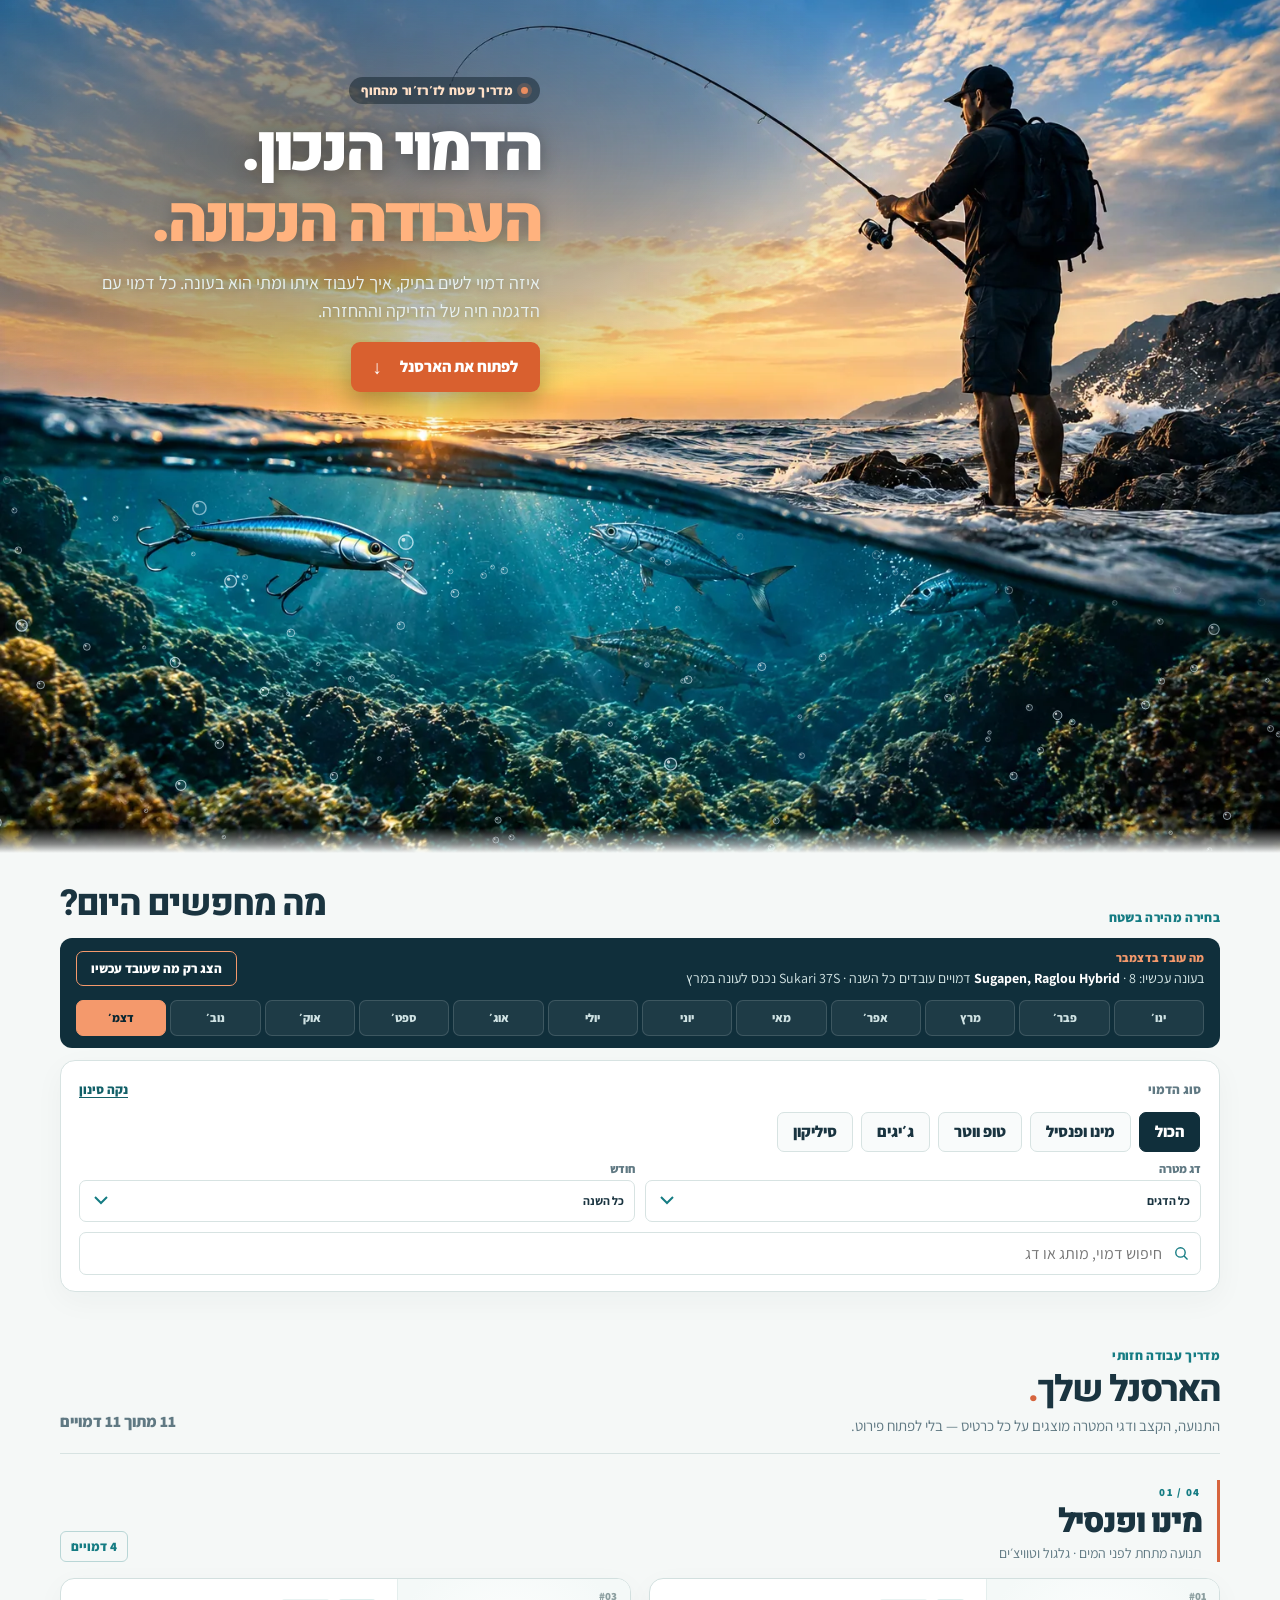
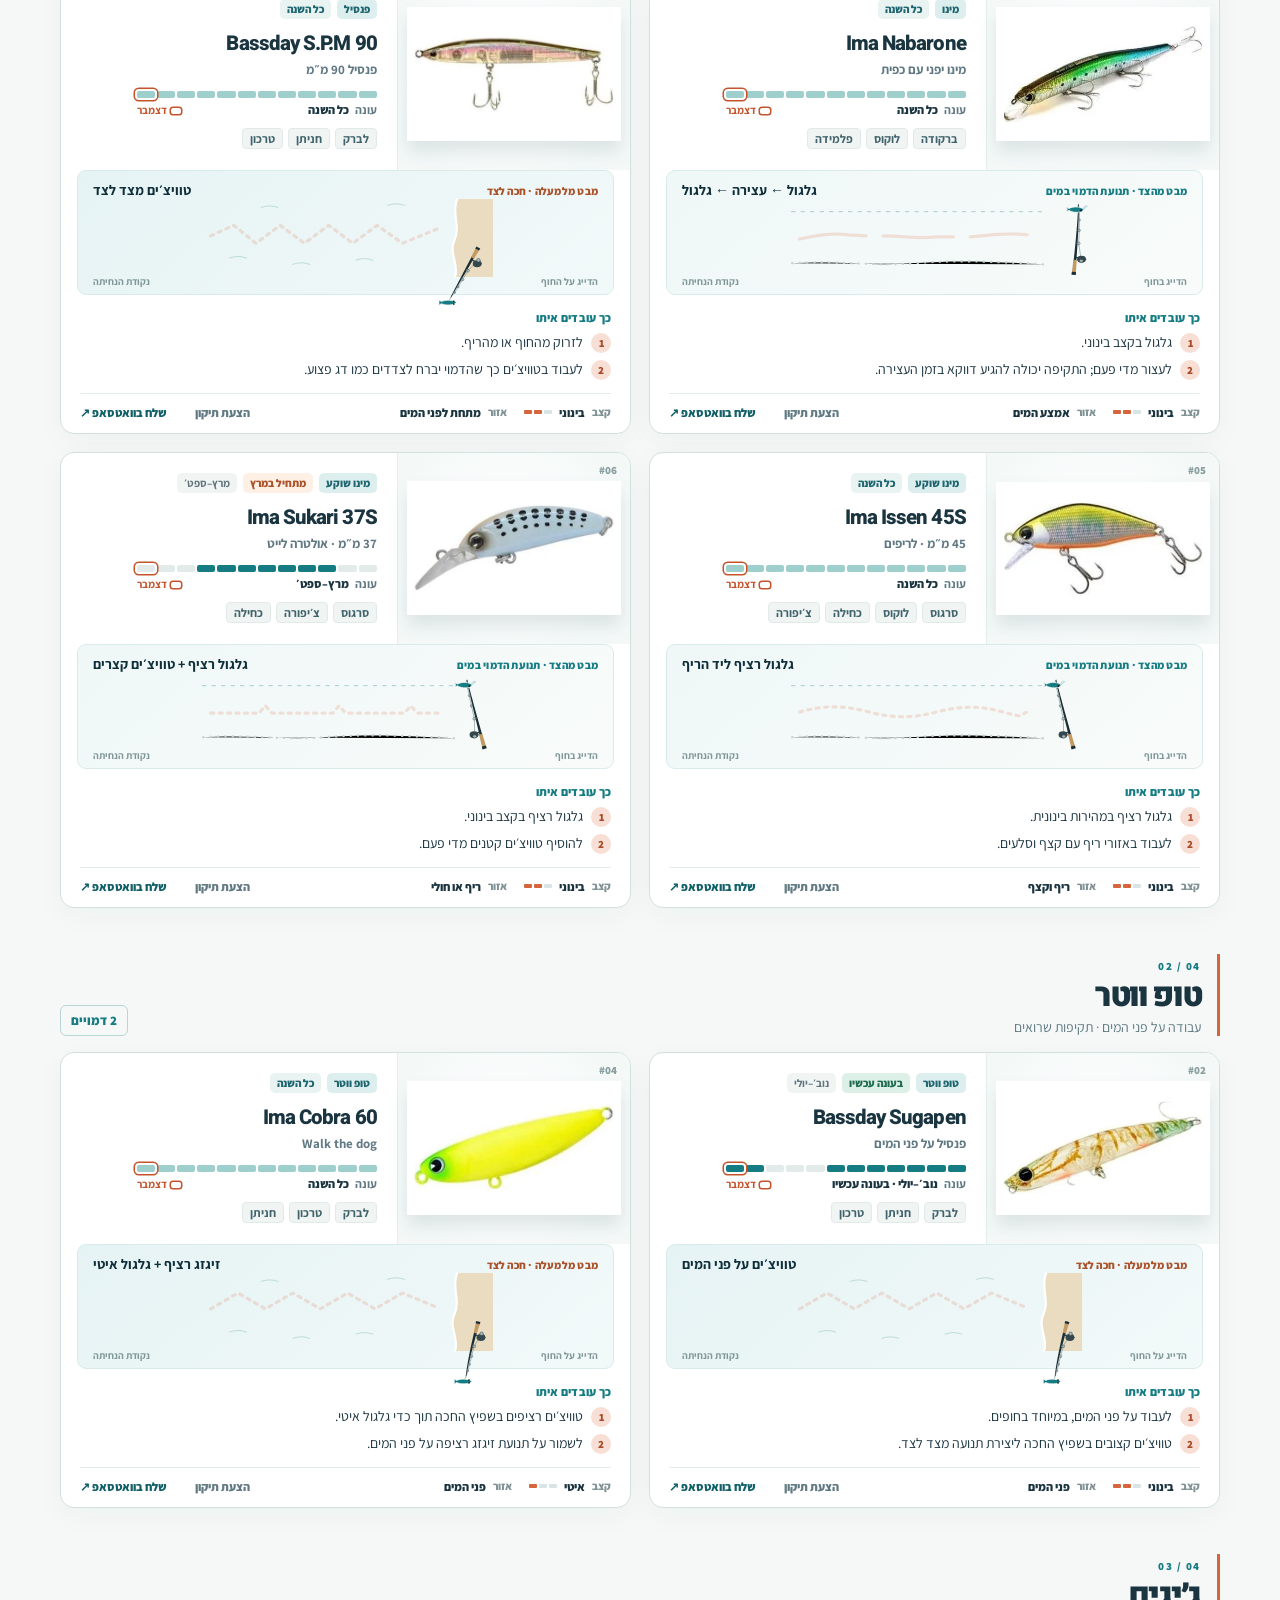
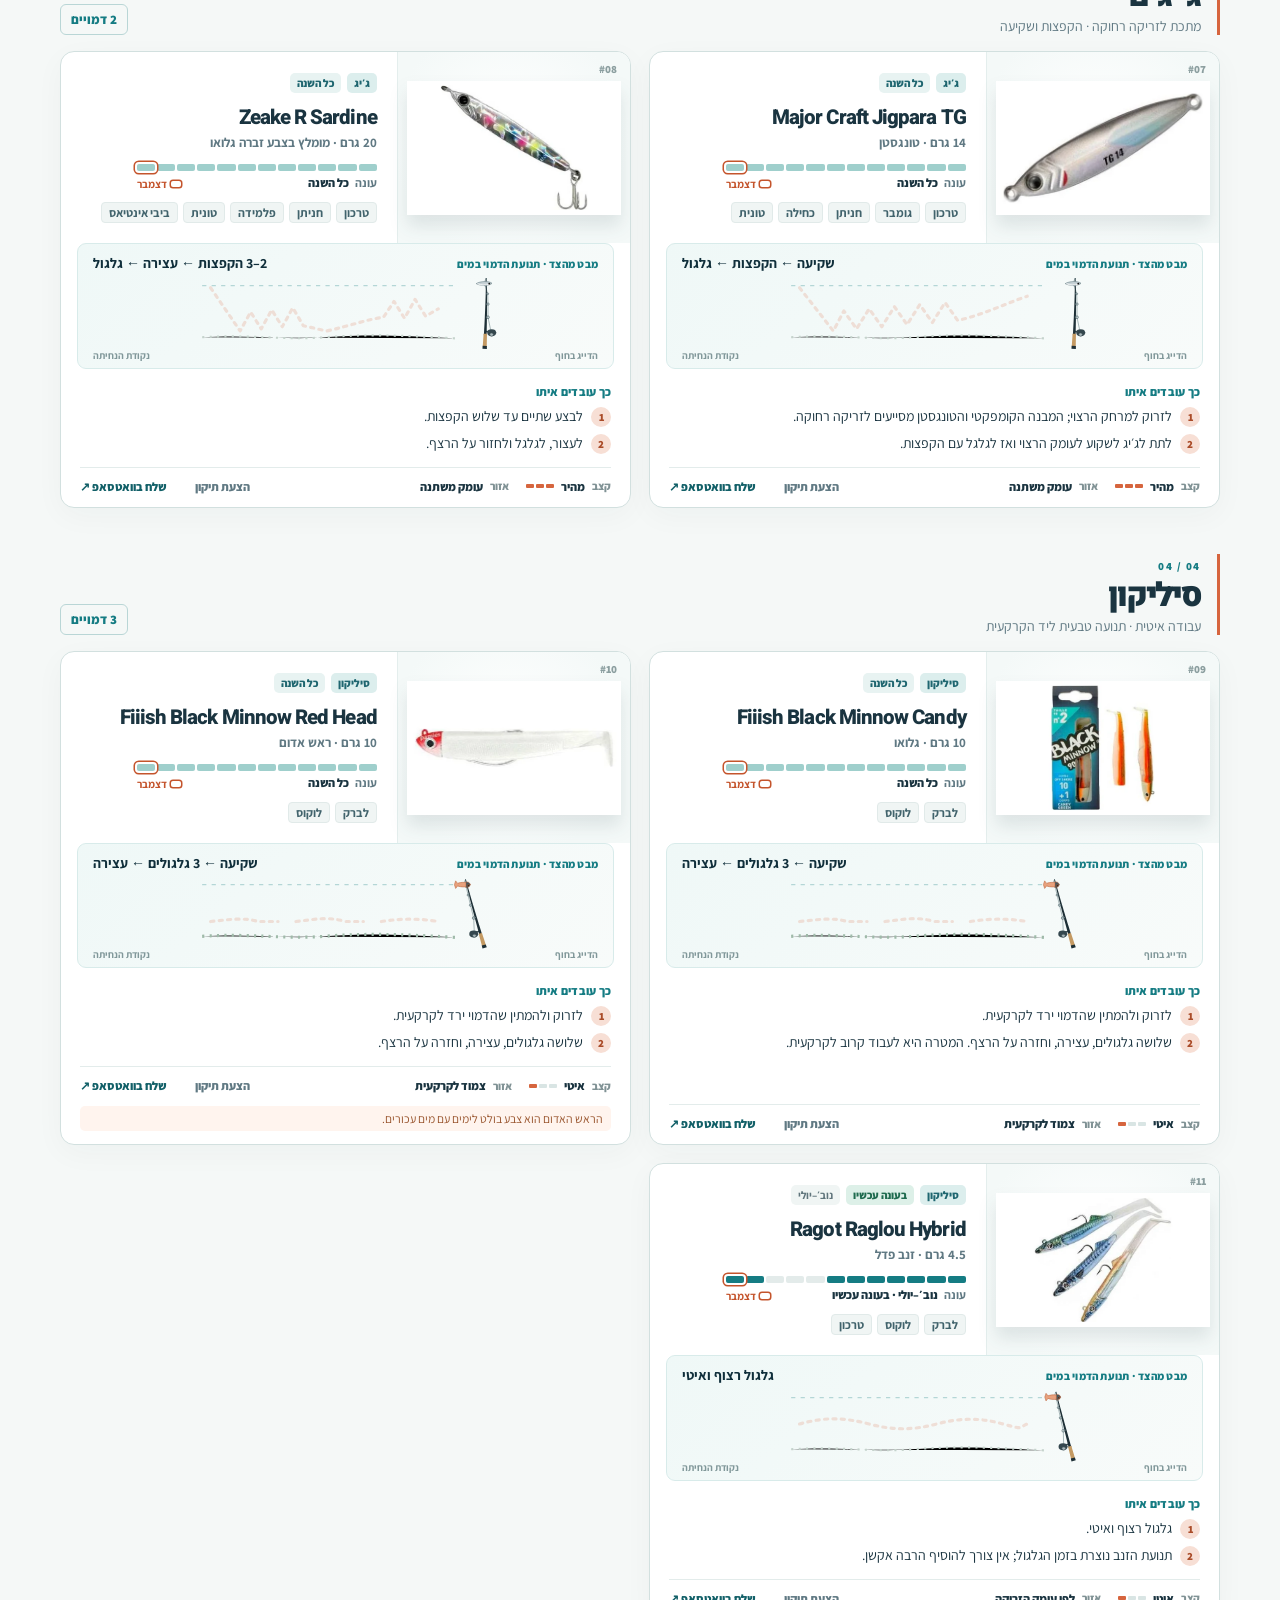
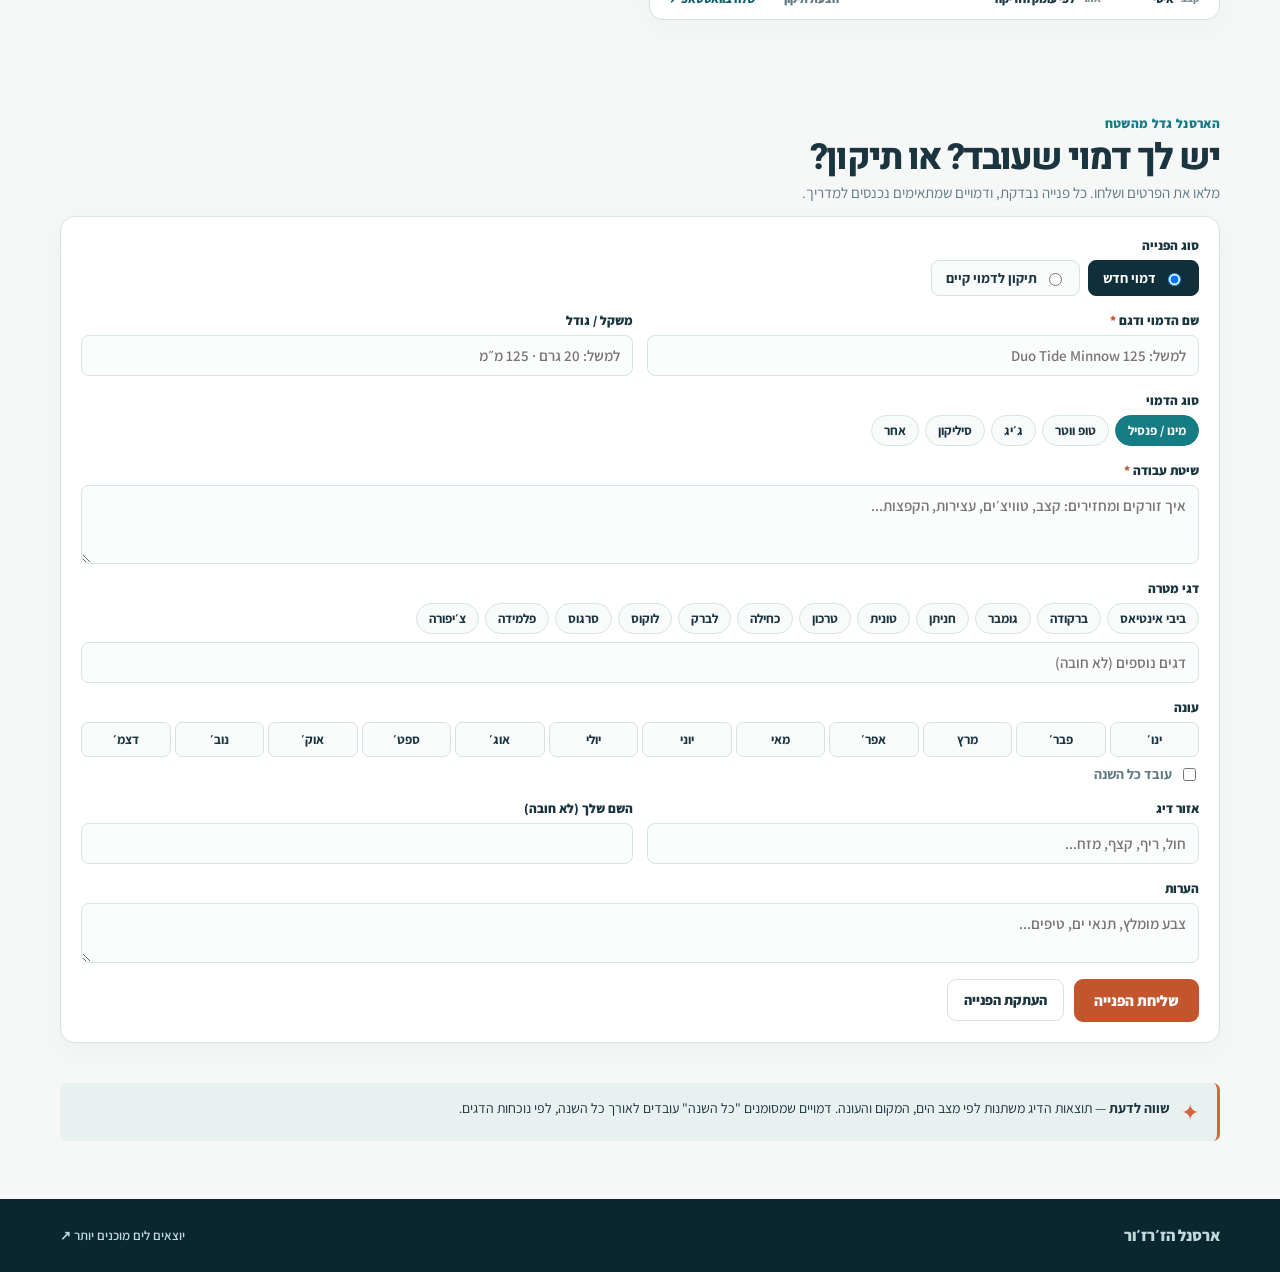
==== index.html @ efa8d6df "Add files via upload" ====
<!doctype html>
<html lang="he" dir="rtl">
<head>
<meta charset="utf-8">
<meta name="viewport" content="width=device-width, initial-scale=1, viewport-fit=cover">
<meta name="theme-color" content="#0a2a36">
<meta name="description" content="ארסנל הז׳רז׳ור: דמויים לדיג מהחוף, שיטות עבודה, דגי מטרה וסינון לפי סוג ועונה.">
<meta property="og:title" content="ארסנל הז׳רז׳ור | מדריך דמויים מהחוף">
<meta property="og:description" content="איזה דמוי לשים בתיק? מדריך קצר לדמויים, דגי מטרה ושיטות עבודה.">
<meta property="og:type" content="website">
<title>ארסנל הז׳רז׳ור | מדריך דמויים מהחוף</title>
<link rel="icon" href="assets/favicon.svg?v=2" type="image/svg+xml">
<link rel="icon" href="assets/favicon-32.png?v=2" sizes="32x32" type="image/png">
<link rel="apple-touch-icon" href="assets/apple-touch-icon.png?v=2">
<link rel="manifest" href="manifest.webmanifest">
<meta name="apple-mobile-web-app-title" content="ז׳רז׳ור">
<meta name="application-name" content="ז׳רז׳ור">
<link rel="preconnect" href="https://fonts.googleapis.com">
<link rel="preconnect" href="https://fonts.gstatic.com" crossorigin>
<link href="https://fonts.googleapis.com/css2?family=Assistant:wght@400;500;600;700;800&family=Heebo:wght@500;600;700;800;900&display=swap" rel="stylesheet">
<link rel="preload" as="image" href="assets/hero-full.webp">
<link rel="stylesheet" href="styles.css?v=4">
<link rel="stylesheet" href="fixes.css?v=18">
<script src="script.js?v=12" defer></script>
<script src="bubbles.js?v=2" defer></script>
</head>
<body>
<a class="skip-link" href="#catalog">דלג לדמויים</a>

<main id="top">
<section class="hero hero-v3" id="hero" aria-labelledby="hero-title">
<div class="hero-bg" aria-hidden="true"></div>
<div class="container hero-content">
<span class="eyebrow"><span class="eyebrow-dot"></span> מדריך שטח לז׳רז׳ור מהחוף</span>
<h1 id="hero-title">הדמוי הנכון.<br><em>העבודה הנכונה.</em></h1>
<p>איזה דמוי לשים בתיק, איך לעבוד איתו ומתי הוא בעונה. כל דמוי עם הדגמה חיה של הזריקה וההחזרה.</p>
<a class="hero-cta" href="#catalog">לפתוח את הארסנל <span aria-hidden="true">↓</span></a>
</div>
</section>

<section class="finder container" aria-labelledby="finder-title">
<div class="finder-heading"><span class="section-kicker">בחירה מהירה בשטח</span><h2 id="finder-title">מה מחפשים היום?</h2></div>
<div class="now-strip" id="nowStrip" aria-live="polite"></div>
<div class="finder-panel">
<div class="filter-topline"><span class="filter-label">סוג הדמוי</span><button class="clear-button" id="resetFilters" type="button">נקה סינון</button></div>
<div class="type-list" id="typeFilters" role="group" aria-label="סינון לפי סוג דמוי">
<button class="filter-chip is-active" type="button" data-type="all" aria-pressed="true">הכול</button>
<button class="filter-chip" type="button" data-type="minnow" aria-pressed="false">מינו ופנסיל</button>
<button class="filter-chip" type="button" data-type="topwater" aria-pressed="false">טופ ווטר</button>
<button class="filter-chip" type="button" data-type="jig" aria-pressed="false">ג׳יגים</button>
<button class="filter-chip" type="button" data-type="soft" aria-pressed="false">סיליקון</button>
</div>
<div class="select-row">
<label class="select-field"><span>דג מטרה</span><select id="fishFilter"><option value="all">כל הדגים</option></select></label>
<label class="select-field"><span>חודש</span><select id="monthFilter"><option value="all">כל השנה</option><option value="1">ינואר</option><option value="2">פברואר</option><option value="3">מרץ</option><option value="4">אפריל</option><option value="5">מאי</option><option value="6">יוני</option><option value="7">יולי</option><option value="8">אוגוסט</option><option value="9">ספטמבר</option><option value="10">אוקטובר</option><option value="11">נובמבר</option><option value="12">דצמבר</option></select></label>
</div>
<label class="search-field"><svg aria-hidden="true" viewBox="0 0 24 24"><circle cx="10.8" cy="10.8" r="6.8"></circle><path d="m16 16 5 5"></path></svg><input id="searchFilter" type="search" placeholder="חיפוש דמוי, מותג או דג" autocomplete="off" aria-label="חיפוש דמוי, מותג או דג"></label>
<p class="season-hint" id="seasonHint" hidden>מוצגים הדמויים שבעונה בחודש שנבחר, יחד עם הדמויים שעובדים כל השנה.</p>
</div>
</section>

<section class="catalog container" id="catalog" aria-labelledby="catalog-title">
<div class="catalog-heading"><div><span class="section-kicker">מדריך עבודה חזותי</span><h2 id="catalog-title">הארסנל שלך<span class="heading-mark">.</span></h2><p class="catalog-lead">התנועה, הקצב ודגי המטרה מוצגים על כל כרטיס — בלי לפתוח פירוט.</p></div><p id="resultCount" role="status" aria-live="polite"></p></div>
<div class="card-grid" id="cardGrid"></div>
<div class="empty-state" id="emptyState" hidden><span aria-hidden="true">⌁</span><h3>לא נמצאו דמויים בסינון הזה</h3><p>אפשר לבחור דג, סוג או חודש אחר.</p><button type="button" id="emptyReset">הצג את כל הדמויים</button></div>
</section>

<section class="suggest container" id="suggest" aria-labelledby="suggest-title">
<div class="suggest-head">
<div><span class="section-kicker">הארסנל גדל מהשטח</span><h2 id="suggest-title">יש לך דמוי שעובד? או תיקון?</h2>
<p>מלאו את הפרטים ושלחו. כל פנייה נבדקת, ודמויים שמתאימים נכנסים למדריך.</p></div>
</div>
<form class="suggest-form" id="suggestForm" novalidate>
<fieldset class="sf-kind"><legend class="sf-label">סוג הפנייה</legend>
<label class="sf-radio"><input type="radio" name="kind" value="new" id="kindNew" checked> דמוי חדש</label>
<label class="sf-radio"><input type="radio" name="kind" value="fix" id="kindFix"> תיקון לדמוי קיים</label>
</fieldset>
<div class="sf-row" id="fixRow" hidden><label class="sf-field"><span class="sf-label">איזה דמוי לתקן?</span><select id="sfExisting"></select></label></div>
<div class="sf-grid">
<label class="sf-field"><span class="sf-label">שם הדמוי ודגם <em>*</em></span><input id="sfName" type="text" required placeholder="למשל: Duo Tide Minnow 125" autocomplete="off"></label>
<label class="sf-field"><span class="sf-label">משקל / גודל</span><input id="sfSize" type="text" placeholder="למשל: 20 גרם · 125 מ״מ" autocomplete="off"></label>
</div>
<fieldset class="sf-field"><legend class="sf-label">סוג הדמוי</legend><div class="sf-chips" id="sfType"></div></fieldset>
<label class="sf-field"><span class="sf-label">שיטת עבודה <em>*</em></span><textarea id="sfMethod" rows="3" required placeholder="איך זורקים ומחזירים: קצב, טוויצ׳ים, עצירות, הקפצות..."></textarea></label>
<fieldset class="sf-field"><legend class="sf-label">דגי מטרה</legend><div class="sf-chips" id="sfFish"></div><input id="sfFishOther" type="text" placeholder="דגים נוספים (לא חובה)" autocomplete="off"></fieldset>
<fieldset class="sf-field"><legend class="sf-label">עונה</legend>
<div class="sf-months" id="sfMonths"></div>
<label class="sf-check"><input type="checkbox" id="sfAllYear"> עובד כל השנה</label></fieldset>
<div class="sf-grid">
<label class="sf-field"><span class="sf-label">אזור דיג</span><input id="sfZone" type="text" placeholder="חול, ריף, קצף, מזח..." autocomplete="off"></label>
<label class="sf-field"><span class="sf-label">השם שלך (לא חובה)</span><input id="sfFrom" type="text" autocomplete="name"></label>
</div>
<label class="sf-field"><span class="sf-label">הערות</span><textarea id="sfNotes" rows="2" placeholder="צבע מומלץ, תנאי ים, טיפים..."></textarea></label>
<label class="sf-hp" aria-hidden="true">אל תמלאו שדה זה<input id="sfHp" type="text" tabindex="-1" autocomplete="off"></label>
<p class="sf-error" id="sfError" role="alert" hidden></p>
<div class="sf-actions"><button type="submit" class="sf-send">שליחת הפנייה</button><button type="button" class="sf-copy" id="sfCopy">העתקת הפנייה</button><span class="sf-status" id="sfStatus" role="status"></span></div>
</form>
</section>

<aside class="editor-note container"><span aria-hidden="true">✦</span><p><strong>שווה לדעת</strong> — תוצאות הדיג משתנות לפי מצב הים, המקום והעונה. דמויים שמסומנים "כל השנה" עובדים לאורך כל השנה, לפי נוכחות הדגים.</p></aside>
</main>
<footer class="site-footer"><div class="container footer-inner"><span>ארסנל הז׳רז׳ור</span><span>יוצאים לים מוכנים יותר <span aria-hidden="true">↗</span></span></div></footer>
</body>
</html>
---- styles.css ----
:root{--navy:#102f3b;--navy-deep:#092631;--teal:#157c83;--teal-deep:#126068;--teal-pale:#e8f3f2;--orange:#d6653e;--ink:#1a3440;--muted:#607983;--line:#d7e3e2;--paper:#fff;--ground:#f5f8f7;font-family:Assistant,Arial,sans-serif;color:var(--ink);background:var(--ground);scroll-behavior:smooth}
*{box-sizing:border-box}body{margin:0;min-width:320px}button,input,select{font:inherit}button{cursor:pointer}a{color:inherit;text-decoration:none}img{max-width:100%;display:block}[hidden]{display:none!important}button:focus-visible,a:focus-visible,input:focus-visible,select:focus-visible{outline:3px solid var(--orange);outline-offset:3px}.container{width:min(100% - 48px,1160px);margin-inline:auto}.skip-link{position:absolute;top:-90px;right:12px;z-index:30;background:#fff;padding:12px}.skip-link:focus{top:12px}
.site-header{position:relative;z-index:5;background:var(--navy-deep);color:#fff}.header-inner{height:66px;display:flex;justify-content:space-between;align-items:center}.brand{display:flex;align-items:center;gap:10px;font:700 19px/1.1 Heebo,Arial,sans-serif;letter-spacing:-.055em}.brand strong{font-weight:900}.brand small{display:block;margin-top:5px;color:#abcbd0;font:600 10px Assistant,Arial,sans-serif;letter-spacing:.04em}.brand-symbol{display:grid;place-items:center;width:35px;height:35px;border:1px solid #55828e;border-radius:50%;font:32px Georgia,serif;color:#efad87;transform:rotate(-12deg)}.header-link{border:1px solid #587885;border-radius:99px;padding:8px 14px;font-size:13px;font-weight:800}.header-link span{color:#e68f69;margin-inline-start:7px}
.hero{position:relative;isolation:isolate;min-height:295px;color:#fff;background:linear-gradient(270deg,rgba(9,33,43,.94) 0%,rgba(9,33,43,.71) 45%,rgba(9,33,43,.08) 100%),url('assets/shore-hero.webp') center 54%/cover no-repeat}.hero-content{position:relative;z-index:1;padding:42px 0 46px}.eyebrow,.section-kicker{display:inline-flex;align-items:center;gap:8px;font-size:13px;font-weight:800;letter-spacing:.025em}.eyebrow{color:#bfdfe0}.eyebrow-dot{width:7px;height:7px;background:#eb8d60;border-radius:50%;box-shadow:0 0 0 4px #eb8d6033}.hero h1{font:900 clamp(36px,4.4vw,57px)/1.12 Heebo,Arial,sans-serif;letter-spacing:-.065em;margin:11px 0}.hero h1 em{font-style:normal;color:#f4996c}.hero p{max-width:480px;margin:0 0 17px;color:#d7e8e8;font-size:17px;line-height:1.5}.hero-cta{display:inline-flex;gap:18px;align-items:center;border-bottom:2px solid #e08760;color:#fff;font-weight:800;padding:0 0 4px}.hero-cta span{font-size:19px;color:#ee9870}.hero-sea,.hero-count{display:none}
.finder{margin-top:26px}.finder-heading{display:flex;align-items:end;justify-content:space-between;gap:10px;margin-bottom:12px}.section-kicker{color:var(--teal)}.finder h2,.catalog h2{font:800 clamp(25px,3vw,36px)/1.2 Heebo,Arial,sans-serif;letter-spacing:-.055em;margin:3px 0 0}.finder-panel{background:#fff;border:1px solid var(--line);border-radius:15px;padding:16px 18px;box-shadow:0 9px 30px #102f3b0a}.filter-topline{display:flex;align-items:center;justify-content:space-between;margin-bottom:8px}.filter-label{font-size:13px;font-weight:800;color:var(--muted)}.clear-button{border:0;background:none;padding:4px 0;color:var(--teal-deep);font-size:13px;font-weight:800;text-decoration:underline;text-underline-offset:3px}.type-list{display:flex;gap:8px;overflow-x:auto;scrollbar-width:none;padding:2px 1px 9px}.type-list::-webkit-scrollbar{display:none}.filter-chip{min-height:40px;white-space:nowrap;padding:7px 15px;border:1px solid var(--line);border-radius:7px;background:#f9fbfb;color:var(--ink);font-weight:800}.filter-chip:hover{border-color:var(--teal)}.filter-chip.is-active{background:var(--navy);border-color:var(--navy);color:#fff}.select-row{display:grid;grid-template-columns:1fr 1fr;gap:10px}.select-field{display:grid;gap:4px;font-size:12px;font-weight:800;color:var(--muted)}.select-field select{appearance:none;width:100%;min-height:42px;background:#fff url("data:image/svg+xml,%3Csvg xmlns='http://www.w3.org/2000/svg' width='14' height='9' viewBox='0 0 14 9'%3E%3Cpath d='m1 1 6 6 6-6' fill='none' stroke='%23157c83' stroke-width='2'/%3E%3C/svg%3E") no-repeat 14px center;border:1px solid var(--line);border-radius:7px;color:var(--ink);padding:6px 10px 6px 32px;font-weight:700}.search-field{height:43px;margin-top:10px;display:flex;align-items:center;gap:9px;border:1px solid var(--line);border-radius:7px;padding:0 10px}.search-field:focus-within{border-color:var(--teal)}.search-field svg{width:17px;fill:none;stroke:var(--teal);stroke-width:2}.search-field input{border:0;background:transparent;outline:0;min-width:0;width:100%;color:var(--ink)}.season-hint{font-size:13px;color:var(--muted);margin:10px 0 0}
.catalog{padding:52px 0 36px;scroll-margin-top:18px}.catalog-heading{display:flex;justify-content:space-between;align-items:end;gap:20px;border-bottom:1px solid var(--line);padding-bottom:18px;margin-bottom:26px}.catalog-heading>p{margin:0 0 3px;white-space:nowrap;font-weight:800;color:var(--muted)}.heading-mark{color:var(--orange)}.catalog-lead{margin:5px 0 0;color:var(--muted);font-size:15px}.card-grid{display:block}.lure-group{margin-bottom:46px}.group-heading{display:flex;align-items:end;justify-content:space-between;gap:12px;margin-bottom:16px}.group-heading>div{position:relative;padding-inline-start:16px;border-right:3px solid var(--orange)}.group-number{font-size:11px;color:var(--teal);font-weight:800;letter-spacing:.14em;direction:ltr;display:inline-block}.group-heading h3{font:900 clamp(25px,2.8vw,33px)/1.17 Heebo,Arial,sans-serif;letter-spacing:-.065em;margin:2px 0}.group-heading p{margin:2px 0 0;color:var(--muted);font-size:14px}.group-count{flex:none;font-weight:800;font-size:13px;color:var(--teal);padding:6px 10px;border:1px solid #b9d6d6;border-radius:6px}.group-grid{display:grid;grid-template-columns:repeat(2,minmax(0,1fr));gap:18px}
.lure-card{display:flex;flex-direction:column;min-width:0;border:1px solid #d2e0df;border-radius:14px;background:#fff;overflow:hidden;box-shadow:0 8px 30px #10374609;transition:transform .2s,box-shadow .2s}.lure-card:hover{transform:translateY(-3px);box-shadow:0 16px 35px #10374616}.card-top{display:grid;grid-template-columns:41% 59%;min-height:191px}.card-visual{position:relative;display:grid;place-items:center;padding:20px 9px;background:radial-gradient(circle at 48% 45%,#fff 0,#f4f9f8 75%);border-left:1px solid #e4eeed}.card-visual img{width:100%;height:144px;object-fit:contain;filter:drop-shadow(0 11px 9px #1a39431c)}.card-index{position:absolute;right:13px;top:10px;font:800 11px Assistant,Arial,sans-serif;color:#8b9e9f;direction:ltr}.card-identity{display:flex;flex-direction:column;align-items:flex-start;justify-content:center;min-width:0;padding:18px 20px}.card-badges{display:flex;flex-wrap:wrap;align-items:center;gap:6px}.card-type,.season-badge{font-size:11px;font-weight:800;border-radius:5px;padding:3px 7px}.card-type{background:#dceeed;color:#1f6670}.season-badge{background:#ddf0e8;color:#266b58}.season-badge.unknown{background:#edf2f2;color:#60757c}.season-badge.winter{background:#fff0e6;color:#aa522a}.lure-card h3{max-width:100%;font:800 clamp(17px,1.6vw,22px)/1.2 Heebo,Arial,sans-serif;letter-spacing:-.045em;direction:ltr;text-align:right;margin:13px 0 4px;overflow-wrap:anywhere}.card-subtitle{font-size:13px;font-weight:700;color:var(--muted);margin:0 0 13px}.fish-tags{display:flex;flex-wrap:wrap;gap:5px}.fish-tags span{padding:2px 7px;background:#f0f5f4;color:#41636c;border:1px solid #e1eae9;border-radius:4px;font-size:12px;font-weight:700}
.motion-panel{margin:0 16px;background:linear-gradient(140deg,#eff8f7,#f8fbfa);border:1px solid #d8ebea;border-radius:9px;padding:10px 15px 7px}.motion-heading{display:flex;align-items:baseline;justify-content:space-between;gap:10px;flex-wrap:wrap}.motion-heading span{font-size:11px;font-weight:800;letter-spacing:.02em;color:var(--teal)}.motion-heading strong{font-size:14px;line-height:1.3;color:var(--navy)}.motion-graphic{display:block;width:100%;height:67px;overflow:visible}.water-line{stroke:#b4d6d6;stroke-width:1;stroke-dasharray:4 5}.bottom-line{stroke:#c5d3cc;stroke-width:2;stroke-dasharray:2 5}.motion-track{fill:none;stroke:var(--orange);stroke-width:3.5;stroke-linecap:round;stroke-linejoin:round}.motion-start{fill:var(--teal);stroke:#fff;stroke-width:2}.motion-axis{display:flex;justify-content:space-between;font-size:10px;font-weight:700;color:#81989a;line-height:1}.motion-axis span:last-child{direction:ltr}.motion-panel.motion-surface .water-line{stroke:var(--teal);stroke-width:2}.motion-panel.motion-bottom .bottom-line{stroke:#9fbaa9;stroke-width:3}.motion-panel.motion-pause .motion-track{stroke-dasharray:80 12 65 12 80}
.method-block{padding:15px 19px 13px;flex:1}.method-title{display:block;font-size:12px;letter-spacing:.02em;color:var(--teal);font-weight:800;margin-bottom:8px}.method-steps{padding:0;margin:0;list-style:none;display:grid;gap:7px}.method-steps li{display:flex;align-items:flex-start;gap:8px;line-height:1.3;font-size:14px}.step-num{display:grid;place-items:center;flex:none;width:20px;height:20px;border-radius:50%;background:#f7dfd5;color:#aa4c29;font:800 11px Assistant,Arial,sans-serif}.card-bottom{display:flex;align-items:center;gap:17px;margin:0 19px;padding:11px 0 13px;border-top:1px solid #e3eceb}.stat{display:flex;flex-wrap:wrap;align-items:center;gap:4px 7px;min-width:0}.stat>span:first-child{font-size:11px;font-weight:800;color:#809295}.stat strong{font-size:12px;font-weight:800;white-space:nowrap}.pace-bars{display:inline-flex;align-items:center;gap:2px;direction:ltr}.pace-bars i{width:8px;height:4px;background:#d9e5e4;border-radius:1px}.pace-1 i:first-child,.pace-2 i:nth-child(-n+2),.pace-3 i{background:var(--orange)}.share-link{margin-inline-start:auto;font-size:12px;color:var(--teal-deep);font-weight:800;white-space:nowrap}.share-link:hover{text-decoration:underline}.card-note{margin:0 19px 13px;color:#9a562f;background:#fff4ee;border-radius:5px;padding:5px 8px;font-size:12px}.empty-state{text-align:center;border:1px dashed #accdcb;background:#fff;border-radius:13px;padding:30px}.empty-state>span{font:48px Georgia,serif;color:var(--teal)}.empty-state h3{font-family:Heebo;margin:4px}.empty-state p{color:var(--muted)}.empty-state button{border:0;background:var(--teal);color:#fff;padding:10px 16px;border-radius:7px;font-weight:800}
.editor-note{display:flex;align-items:flex-start;gap:12px;margin-bottom:58px;padding:15px 18px;border-right:3px solid var(--orange);border-radius:7px;background:#e8f1ef}.editor-note span{color:var(--orange);font-size:22px}.editor-note p{margin:0;font-size:14px;line-height:1.5}.site-footer{background:var(--navy-deep);color:#c0d8d9}.footer-inner{min-height:73px;display:flex;align-items:center;justify-content:space-between;gap:10px;font-weight:800}.footer-inner span+span{font-size:13px;font-weight:600}
@media(max-width:900px){.group-grid{grid-template-columns:1fr}.lure-card{max-width:740px}.card-top{grid-template-columns:38% 62%}}
@media(max-width:640px){.container{width:min(100% - 28px,480px)}.header-inner{height:60px}.brand{font-size:16px}.brand small{font-size:9px}.brand-symbol{width:32px;height:32px;font-size:29px}.header-link{font-size:12px;padding:7px 10px}.hero{min-height:265px;background-image:linear-gradient(270deg,rgba(9,33,43,.96),rgba(9,33,43,.76) 70%,rgba(9,33,43,.38)),url('assets/shore-hero.webp');background-position:center,left center}.hero-content{padding:30px 0 32px}.hero h1{font-size:clamp(32px,8.7vw,43px);margin:10px 0}.hero p{font-size:15px;line-height:1.4;max-width:340px;margin-bottom:12px}.finder{margin-top:22px}.finder h2,.catalog h2{font-size:26px}.finder-panel{padding:13px}.type-list{margin-inline:-13px;padding-inline:13px}.filter-chip{font-size:13px;min-height:40px}.select-row{gap:8px}.select-field select{font-size:14px}.catalog{padding-top:38px}.catalog-heading{align-items:start;margin-bottom:23px}.catalog-lead{font-size:13px;max-width:250px;line-height:1.3}.catalog-heading>p{font-size:12px;margin-top:3px}.lure-group{margin-bottom:34px}.group-heading h3{font-size:25px}.group-heading p{font-size:12px}.group-count{font-size:11px}.group-grid{gap:13px}.card-top{grid-template-columns:1fr}.card-visual{min-height:166px;border-left:0;border-bottom:1px solid #e4eeed;padding:14px}.card-visual img{height:143px;max-width:360px}.card-identity{padding:13px 16px 12px;min-height:115px}.lure-card h3{font-size:20px;margin:8px 0 2px}.card-subtitle{margin:0 0 9px}.motion-panel{margin:0 12px;padding:8px 12px 6px}.motion-graphic{height:58px}.method-block{padding:12px 15px}.method-steps li{font-size:13px}.card-bottom{margin:0 15px;gap:11px}.stat strong{font-size:11px}.editor-note{font-size:13px;margin-bottom:40px}.footer-inner{min-height:65px;font-size:13px}.footer-inner span+span{font-size:11px}}
@media(max-width:360px){.brand-symbol{display:none}.header-link{padding:6px 8px}.catalog-heading{display:block}.catalog-heading>p{margin-top:10px}.motion-heading strong{font-size:12px}.card-bottom{gap:7px}.stat{gap:2px 4px}}
@media(prefers-reduced-motion:reduce){:root{scroll-behavior:auto}.lure-card{transition:none}}
.motion-graphic{transform:scaleX(-1)}

/* Bright Mediterranean hero */
.hero{color:#143542;background:linear-gradient(270deg,rgba(255,251,242,.96) 0%,rgba(255,251,242,.84) 31%,rgba(255,251,242,.34) 57%,rgba(255,251,242,0) 77%),url('assets/shore-hero-spinning.webp') center 51%/cover no-repeat}
.hero .eyebrow{color:#276173}.hero h1 em{color:#ad542b}.hero p{color:#2d5261}.hero-cta{color:#16445a;border-bottom-color:#bc6e42}.hero-cta span{color:#a94f2c}
@media(max-width:640px){.hero{background-image:linear-gradient(270deg,rgba(255,251,242,.97) 0%,rgba(255,251,242,.92) 49%,rgba(255,251,242,.66) 100%),url('assets/shore-hero-spinning.webp');background-position:center,24% center}}
---- fixes.css ----
/* Season badges */
.season-badge.all-year{background:#e8f3f2;color:#1f6670}
.season-badge.in-season{background:#ddf0e8;color:#1f6b4f}
.season-badge.off-season{background:#fff0e6;color:#aa522a}
.season-badge.range{background:#f0f5f4;color:#60757c;font-weight:700}

/* "What works this month" strip */
.now-strip{display:flex;align-items:center;justify-content:space-between;gap:14px;margin-bottom:12px;padding:12px 16px;background:var(--navy);color:#fff;border-radius:12px}
.now-strip:empty{display:none}
.now-text{min-width:0}
.now-label{display:block;font-size:12px;font-weight:800;color:#f4996c;letter-spacing:.02em}
.now-text p{margin:3px 0 0;font-size:14px;line-height:1.45;color:#d7e8e8}
.now-text b{color:#fff}
.now-button{flex:none;border:1px solid #f4996c;background:transparent;color:#fff;font-weight:800;font-size:13px;padding:8px 14px;border-radius:7px;white-space:nowrap}
.now-button:hover{background:#f4996c;color:var(--navy-deep)}
.now-button[aria-pressed="true"]{background:#f4996c;color:var(--navy-deep)}

@media(max-width:640px){
.now-strip{flex-direction:column;align-items:stretch;gap:10px;padding:12px 13px}
.now-text p{font-size:13px}
.now-button{width:100%;min-height:40px}
}

/* Animated cast + retrieve (angler on the right, lure comes back toward him) */
.motion-graphic{transform:none;height:78px}
.motion-graphic .motion-track{stroke:var(--orange);stroke-opacity:.18;stroke-width:3;stroke-dasharray:3 5}
.motion-graphic .motion-trail{fill:none;stroke:var(--orange);stroke-opacity:.85;stroke-width:2.6;stroke-linecap:round;stroke-linejoin:round}
.motion-graphic .motion-start{display:none}
.motion-graphic .rod-blank{fill:#1d2f36}
.motion-graphic .rod-grip{fill:#c49a63}
.motion-graphic .rod-butt{fill:#1d2f36}
.motion-graphic .rod-guides path{stroke:#8fa3a8;stroke-width:.6}
.motion-graphic .rod-guides circle{fill:none;stroke:#5d7378;stroke-width:.7}
.motion-graphic .reel-foot{stroke:#3a4c52;stroke-width:1.4}
.motion-graphic .reel-body{fill:#34474e}
.motion-graphic .reel-spool{fill:#a9b7ba;stroke:#34474e;stroke-width:.5}
.motion-graphic .reel-handle{stroke:#34474e;stroke-width:1.1;stroke-linecap:round}
.motion-graphic .fishing-line{fill:none;stroke:#6f878c;stroke-width:.55}
.motion-graphic .lure-body{fill:var(--teal);stroke:#fff;stroke-width:.6}
.motion-graphic .lure-lip{fill:#d7ecef;stroke:#8fb4ba;stroke-width:.4}
.motion-graphic .lure-metal{fill:#c7d2d6;stroke:#6f858b;stroke-width:.6}
.motion-graphic .lure-shine{fill:none;stroke:#fff;stroke-width:.8;stroke-linecap:round}
.motion-graphic .lure-soft{fill:#e8a17d;stroke:#b8653f;stroke-width:.5}
.motion-graphic .lure-head{fill:#40555c}
.motion-graphic .lure-eye{fill:#111}
.motion-graphic .splash{fill:none;stroke:var(--teal);stroke-width:1.2}
.motion-graphic .puff{fill:#c9bfa4}
.motion-axis span:last-child{direction:rtl}
/* Top view (rod held to the side) */
.motion-graphic .shore{fill:#e9dcc0}
.motion-graphic .shore-foam{fill:none;stroke:#fff;stroke-width:2;stroke-linecap:round}
.motion-graphic .ripple{fill:none;stroke:#b4d6d6;stroke-width:.8;stroke-linecap:round}
.motion-panel.is-top{background:linear-gradient(140deg,#e6f3f4,#f2f9f9)}
.motion-panel.is-top .motion-heading span{color:#aa522a}

/* ===== Hero v3: full sunset photo with parallax ===== */
.hero.hero-v3{position:relative;isolation:isolate;overflow:hidden;display:flex;align-items:flex-start;color:#fff;background:#0b1d25;width:100%;aspect-ratio:3/2;height:auto}
.hero-v3 .hero-bg{position:absolute;inset:-2px 0 0;z-index:-3;background:url('assets/hero-full.webp') center/100% 100% no-repeat;transform-origin:50% 100%;will-change:transform}
.hero-v3::before{content:"";position:absolute;inset:0 0 45% 0;z-index:-2;background:radial-gradient(ellipse 60% 70% at 22% 32%,rgba(7,24,32,.55) 0%,rgba(7,24,32,.25) 55%,rgba(7,24,32,0) 80%)}
.hero-v3::after{content:"";position:absolute;inset:auto 0 0;height:3%;z-index:-1;background:linear-gradient(0deg,var(--ground) 0%,rgba(245,248,247,.55) 35%,rgba(245,248,247,0) 100%)}
.hero-v3 .hero-content{position:relative;display:grid;justify-content:end;grid-template-columns:min(480px,100%);justify-items:start;width:min(100% - 48px,1160px);padding:clamp(28px,6vw,110px) 0 0;will-change:transform,opacity}
.hero-v3 .hero-content>*{max-width:100%}
.hero-v3 .eyebrow{color:#ffe0c7;background:rgba(7,24,32,.45);padding:5px 12px;border-radius:99px;backdrop-filter:blur(4px)}
.hero-v3 h1{color:#fff;font-size:clamp(40px,5vw,66px);text-shadow:0 2px 18px rgba(0,0,0,.35)}
.hero-v3 h1 em{color:#ffb27e}
.hero-v3 p{color:#e8f1f1;font-size:18px;line-height:1.55;text-shadow:0 1px 10px rgba(0,0,0,.4)}
.hero-v3 .hero-cta{background:#d9602f;color:#fff;border:0;border-radius:9px;padding:13px 22px;font-size:16px;box-shadow:0 10px 26px rgba(0,0,0,.3)}
.hero-v3 .hero-cta span{color:#fff}
.hero-v3 .hero-cta:hover{background:#bf4f22}
.hero-scroll{position:absolute;left:50%;bottom:13%;transform:translateX(-50%);width:26px;height:42px;border:2px solid rgba(255,255,255,.7);border-radius:14px;z-index:1}
.hero-scroll::after{content:"";position:absolute;left:50%;top:8px;width:4px;height:8px;margin-left:-2px;border-radius:2px;background:#fff;animation:heroScroll 1.8s ease-in-out infinite}
@keyframes heroScroll{0%{opacity:0;transform:translateY(0)}30%{opacity:1}100%{opacity:0;transform:translateY(14px)}}
@media(max-width:640px){
.hero.hero-v3{display:block;aspect-ratio:auto;height:auto;padding-top:calc(66.667vw - 24px);background:#0b1d25}
.hero-v3 .hero-bg{inset:0 0 auto;height:66.667vw}
.hero-v3::before{inset:0 0 auto;height:66.667vw;background:linear-gradient(0deg,#0b1d25 0%,rgba(11,29,37,.4) 30%,rgba(11,29,37,0) 55%)}
.hero-v3::after{height:36px}
.hero-v3 .hero-content{grid-template-columns:1fr;justify-content:stretch;width:min(100% - 28px,480px);margin-inline:auto;padding:0 0 48px}
.hero-v3 h1{font-size:clamp(34px,10vw,44px)}
.hero-v3 p{font-size:15px}
.hero-v3 .hero-cta{font-size:15px;padding:12px 18px}
.hero-scroll{display:none}
}
@media(prefers-reduced-motion:reduce){.hero-scroll::after{animation:none}}

/* ===== Month chips in the "now" strip ===== */
.now-strip{flex-direction:column;align-items:stretch;gap:12px}
.now-main{display:flex;align-items:center;justify-content:space-between;gap:14px}
.now-months{display:grid;grid-template-columns:repeat(12,minmax(0,1fr));gap:4px}
.nm{position:relative;min-height:36px;border:1px solid rgba(255,255,255,.14);background:rgba(255,255,255,.06);color:#cfe2e3;border-radius:7px;font:800 12px Assistant,Arial,sans-serif;padding:4px 0;line-height:1.1}
.nm:hover{background:rgba(255,255,255,.14);color:#fff}
.nm i{position:absolute;inset-inline:0;bottom:2px;font-style:normal;font-size:10px;letter-spacing:1px;color:#6fd3c9;line-height:1}
.nm.is-now{background:#f4996c;border-color:#f4996c;color:var(--navy-deep)}
.nm.is-now i{color:var(--navy-deep)}
.nm.is-sel{outline:2px solid #fff;outline-offset:1px}
.nm.is-sel:not(.is-now){background:#fff;color:var(--navy-deep)}
@media(max-width:640px){.now-main{flex-direction:column;align-items:stretch}.now-months{grid-template-columns:repeat(6,minmax(0,1fr))}.nm{min-height:40px}}

/* ===== Month bar inside each card ===== */
.month-bar{width:100%;max-width:240px;margin:0 0 11px}
.mb-track{display:grid;grid-template-columns:repeat(12,1fr);gap:2px;direction:rtl}
.mb-track .mb{height:7px;border-radius:2px;background:#e3ebea;position:relative}
.mb-track .mb.on{background:var(--teal)}
.month-bar.is-all .mb-track .mb{background:#9fcfcc}
.mb-track .mb.now{box-shadow:0 0 0 2px #fff,0 0 0 3.5px #c4542c}
.mb-caption{display:flex;align-items:baseline;gap:6px;margin-top:5px;font-size:12px;line-height:1.2}
.mb-caption .mb-label{color:var(--muted);font-weight:700}
.mb-caption b{color:var(--ink);font-weight:800}
.mb-caption .mb-now{margin-inline-start:auto;display:inline-flex;align-items:center;gap:4px;color:#c4542c;font-weight:700;font-size:11px}
.mb-caption .mb-now i{width:10px;height:6px;border-radius:2px;box-shadow:0 0 0 1.5px #c4542c}

.sr-only{position:absolute!important;width:1px;height:1px;padding:0;margin:-1px;overflow:hidden;clip:rect(0,0,0,0);white-space:nowrap;border:0}
.lure-card:target{box-shadow:0 0 0 3px #c4542c,0 16px 35px #10374616}

/* 3D fish layer, clipped to the water below the waterline of the photo */
.hero-3d{position:absolute;inset:0;width:100%;height:100%;pointer-events:none;clip-path:polygon(0 54%,25% 55.5%,50% 58.5%,75% 63%,100% 70%,100% 100%,0 100%)}

@media(max-width:640px){.hero-3d{height:66.667vw;bottom:auto}.hero-v3 .hero-content{padding:0 0 48px}}

/* ===== Suggest a lure / fix ===== */
.fix-link{font-size:12px;font-weight:800;color:var(--muted);white-space:nowrap;margin-inline-start:auto}
.fix-link:hover{color:var(--teal-deep);text-decoration:underline}
.fix-link+.share-link{margin-inline-start:12px}
.suggest{margin:10px auto 40px}
.suggest-head{margin-bottom:14px}
.suggest-head h2{font:800 clamp(25px,3vw,36px)/1.2 Heebo,Arial,sans-serif;letter-spacing:-.055em;margin:3px 0 4px}
.suggest-head p{margin:0;color:var(--muted);font-size:15px;max-width:60ch}
.suggest-form{background:#fff;border:1px solid var(--line);border-radius:15px;padding:20px;display:grid;gap:16px;box-shadow:0 9px 30px #102f3b0a}
.suggest-form fieldset{border:0;margin:0;padding:0;min-width:0}
.sf-label{display:block;font-size:13px;font-weight:800;color:var(--ink);margin-bottom:6px;padding:0}
.sf-label em{color:#c4542c;font-style:normal}
.sf-field{display:grid;gap:0;min-width:0}
.sf-field input[type=text],.sf-field textarea,.sf-field select{width:100%;border:1px solid var(--line);border-radius:8px;padding:10px 12px;font:600 15px Assistant,Arial,sans-serif;color:var(--ink);background:#fbfdfc}
.sf-field input:focus,.sf-field textarea:focus,.sf-field select:focus{outline:2px solid var(--teal);outline-offset:1px;border-color:var(--teal)}
.sf-field textarea{resize:vertical}
.sf-grid{display:grid;grid-template-columns:1fr 1fr;gap:14px}
.sf-kind{display:flex;flex-wrap:wrap;gap:8px;align-items:center}
.sf-kind .sf-label{width:100%}
.sf-radio,.sf-check{display:inline-flex;align-items:center;gap:7px;font-weight:700;font-size:14px;cursor:pointer}
.sf-radio{border:1px solid var(--line);border-radius:8px;padding:8px 14px;background:#f9fbfb}
.sf-radio:has(input:checked){background:var(--navy);border-color:var(--navy);color:#fff}
.sf-check{margin-top:8px;color:var(--muted)}
.sf-chips{display:flex;flex-wrap:wrap;gap:6px}
.sf-chips+input{margin-top:8px}
.sf-chip input{position:absolute;opacity:0;pointer-events:none}
.sf-chip span{display:inline-block;padding:6px 12px;border:1px solid var(--line);border-radius:99px;font-size:13px;font-weight:700;background:#f9fbfb;cursor:pointer;user-select:none}
.sf-chip input:checked+span{background:var(--teal);border-color:var(--teal);color:#fff}
.sf-chip input:focus-visible+span{outline:2px solid var(--orange);outline-offset:2px}
.sf-chip input:disabled+span{opacity:.4;cursor:default}
.sf-months{display:grid;grid-template-columns:repeat(12,minmax(0,1fr));gap:4px}
.sf-month span{display:block;text-align:center;border-radius:7px;padding:8px 0}
.sf-error{margin:0;color:#b3261e;font-weight:700;font-size:14px}
.sf-actions{display:flex;flex-wrap:wrap;align-items:center;gap:10px}
.sf-send{border:0;background:#c4542c;color:#fff;font-weight:800;font-size:15px;padding:12px 20px;border-radius:9px}
.sf-send:hover{background:#a8441f}.sf-send:disabled{opacity:.6;cursor:wait}
.sf-copy{border:1px solid var(--line);background:#fff;color:var(--ink);font-weight:800;font-size:14px;padding:11px 16px;border-radius:9px}
.sf-status{font-size:13px;color:var(--teal-deep);font-weight:700}
@media(max-width:640px){.sf-grid{grid-template-columns:1fr}.sf-months{grid-template-columns:repeat(6,minmax(0,1fr))}.suggest-form{padding:15px}.sf-send,.sf-copy{flex:1}}
.sf-hp{position:absolute!important;width:1px;height:1px;padding:0;margin:-1px;overflow:hidden;clip:rect(0,0,0,0);white-space:nowrap;border:0}
.sf-status.is-ok{color:#1f7a4a}.sf-status.is-err{color:#b3261e}

/* never allow sideways page scroll on phones */
html,body{overflow-x:clip;max-width:100%}
.card-bottom{flex-wrap:wrap;row-gap:6px}
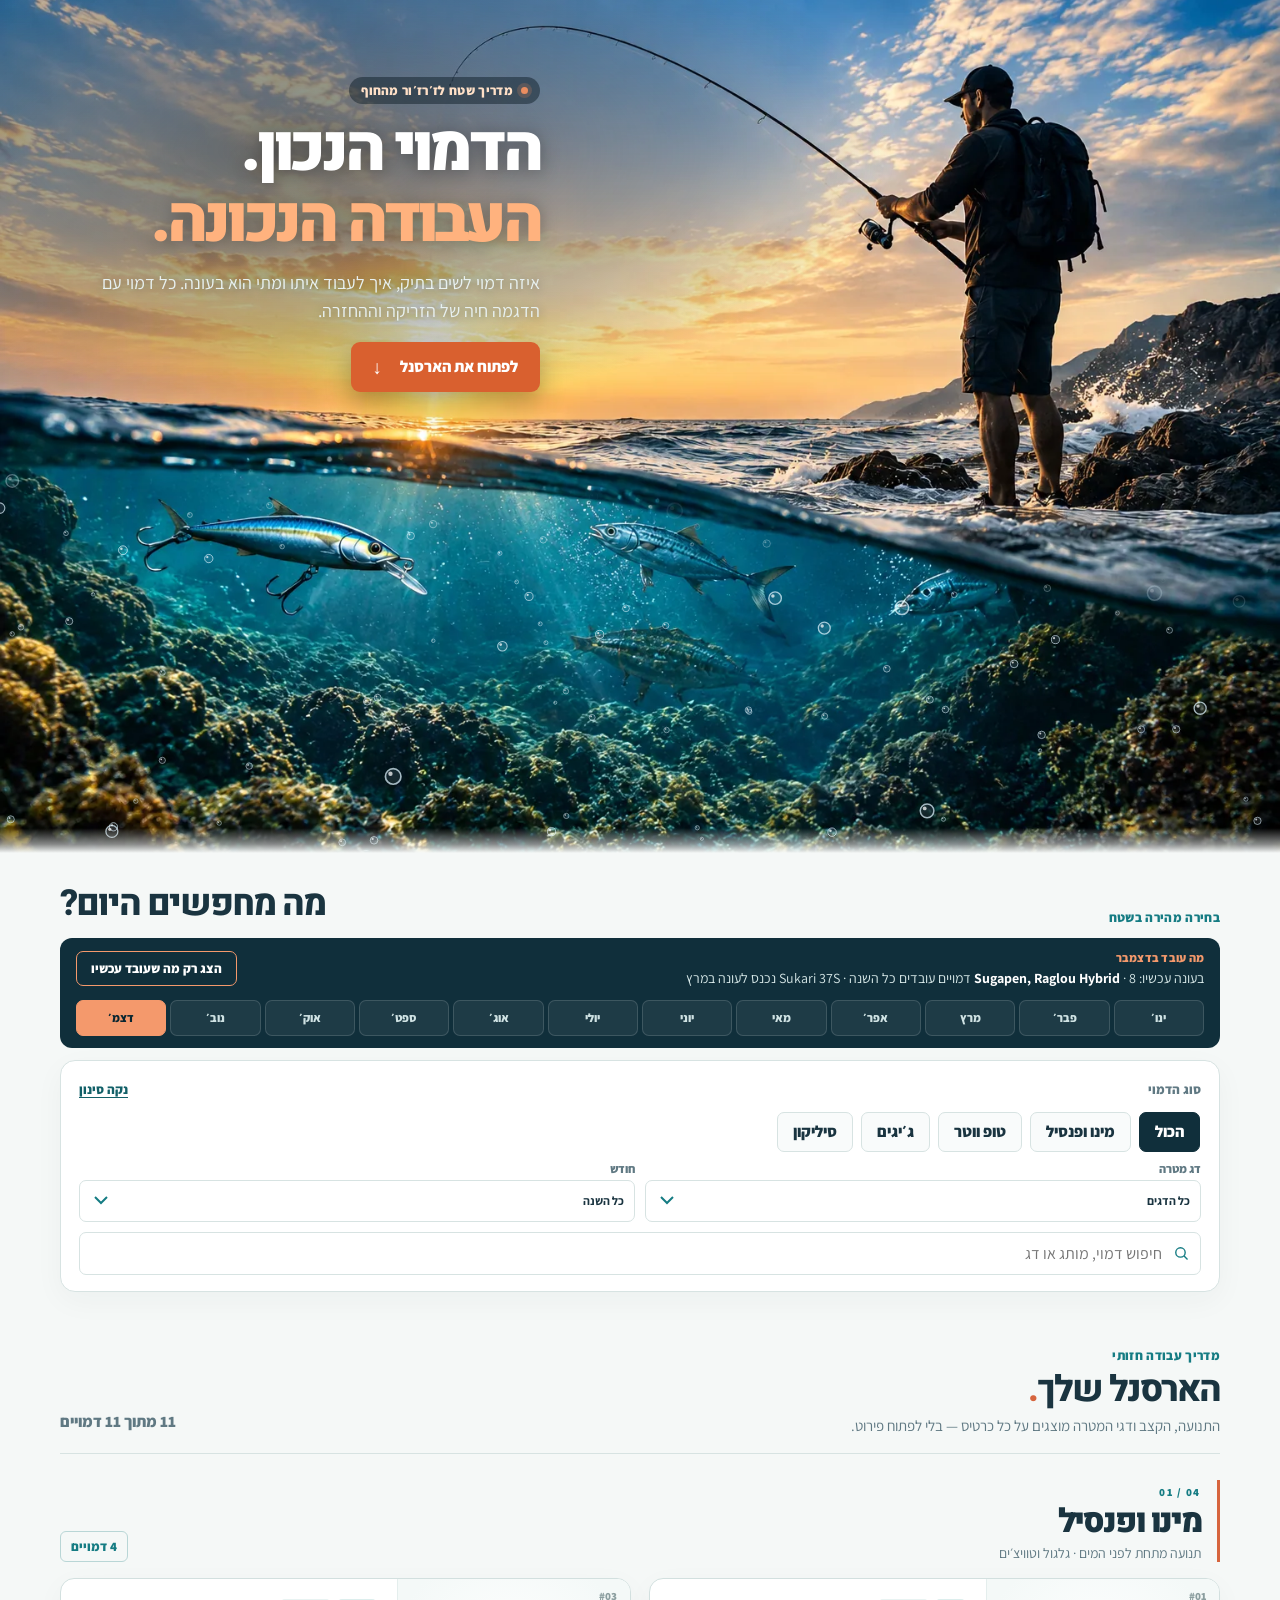
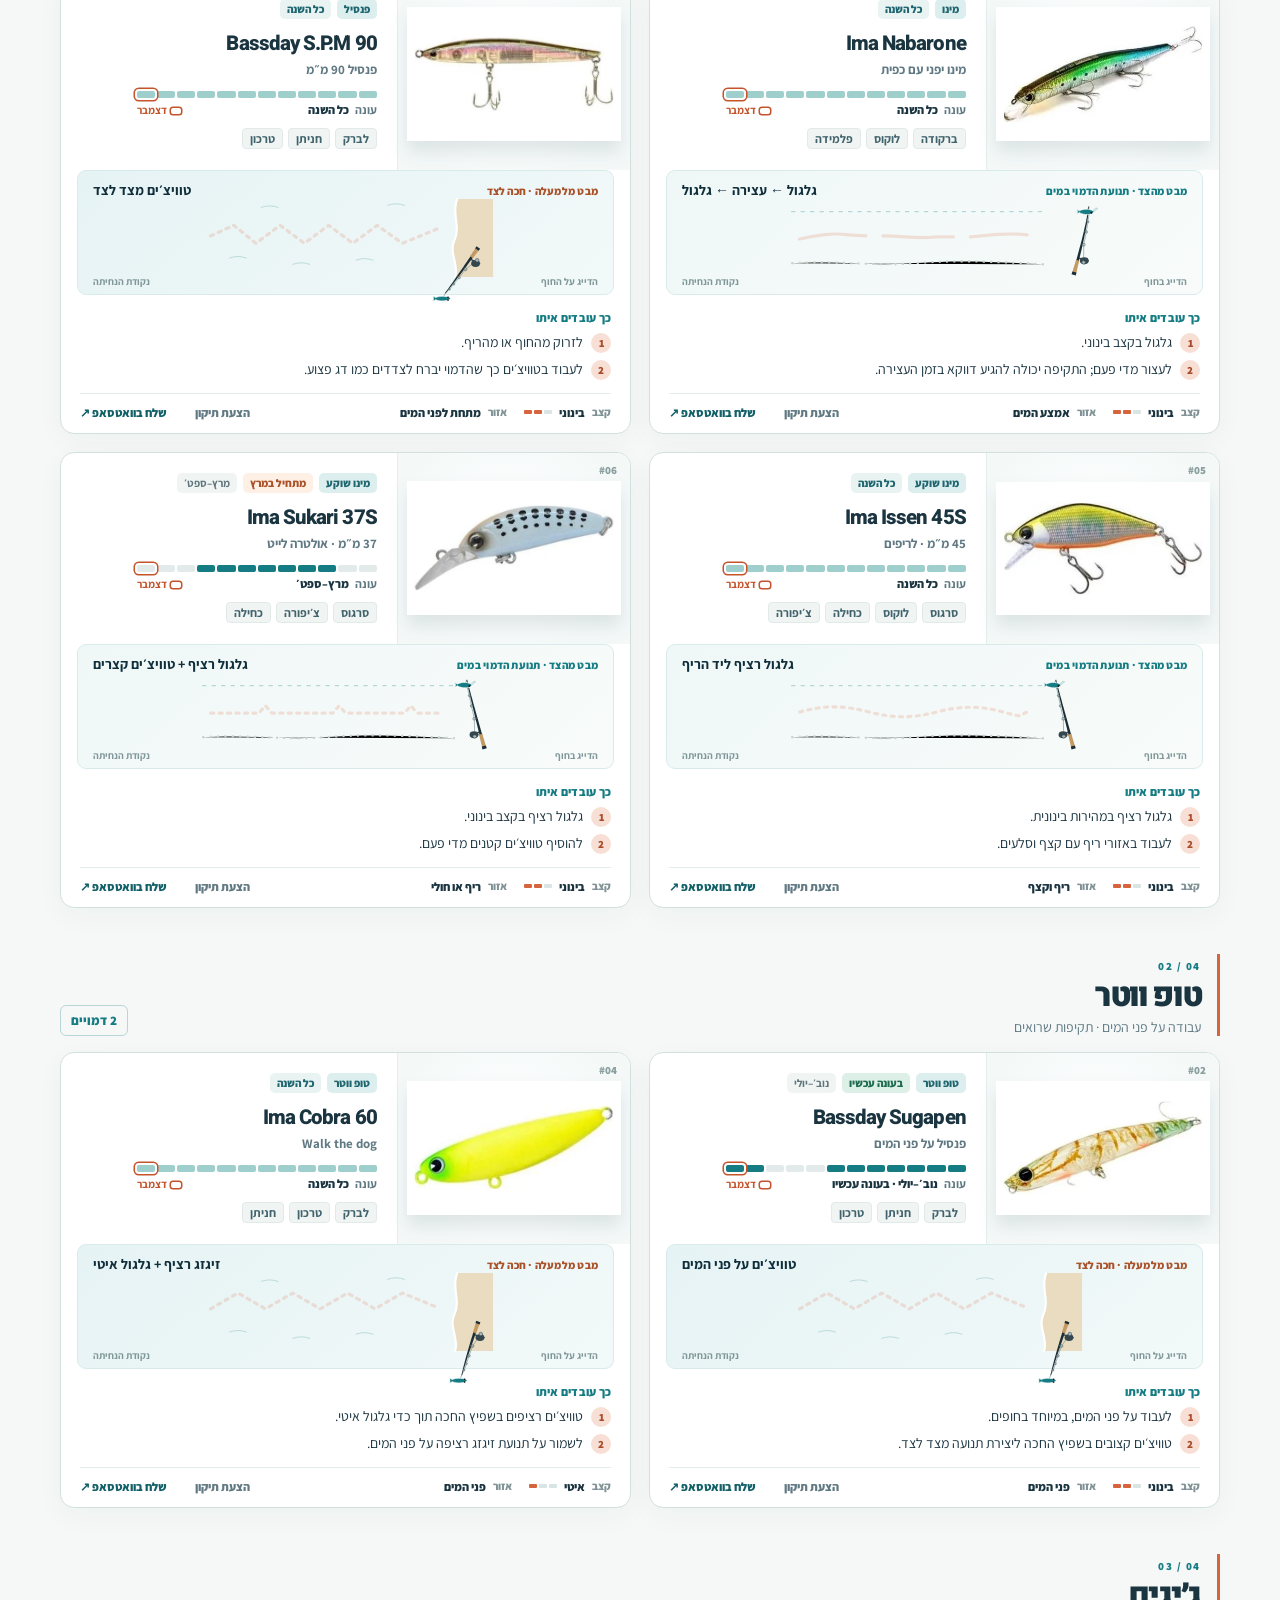
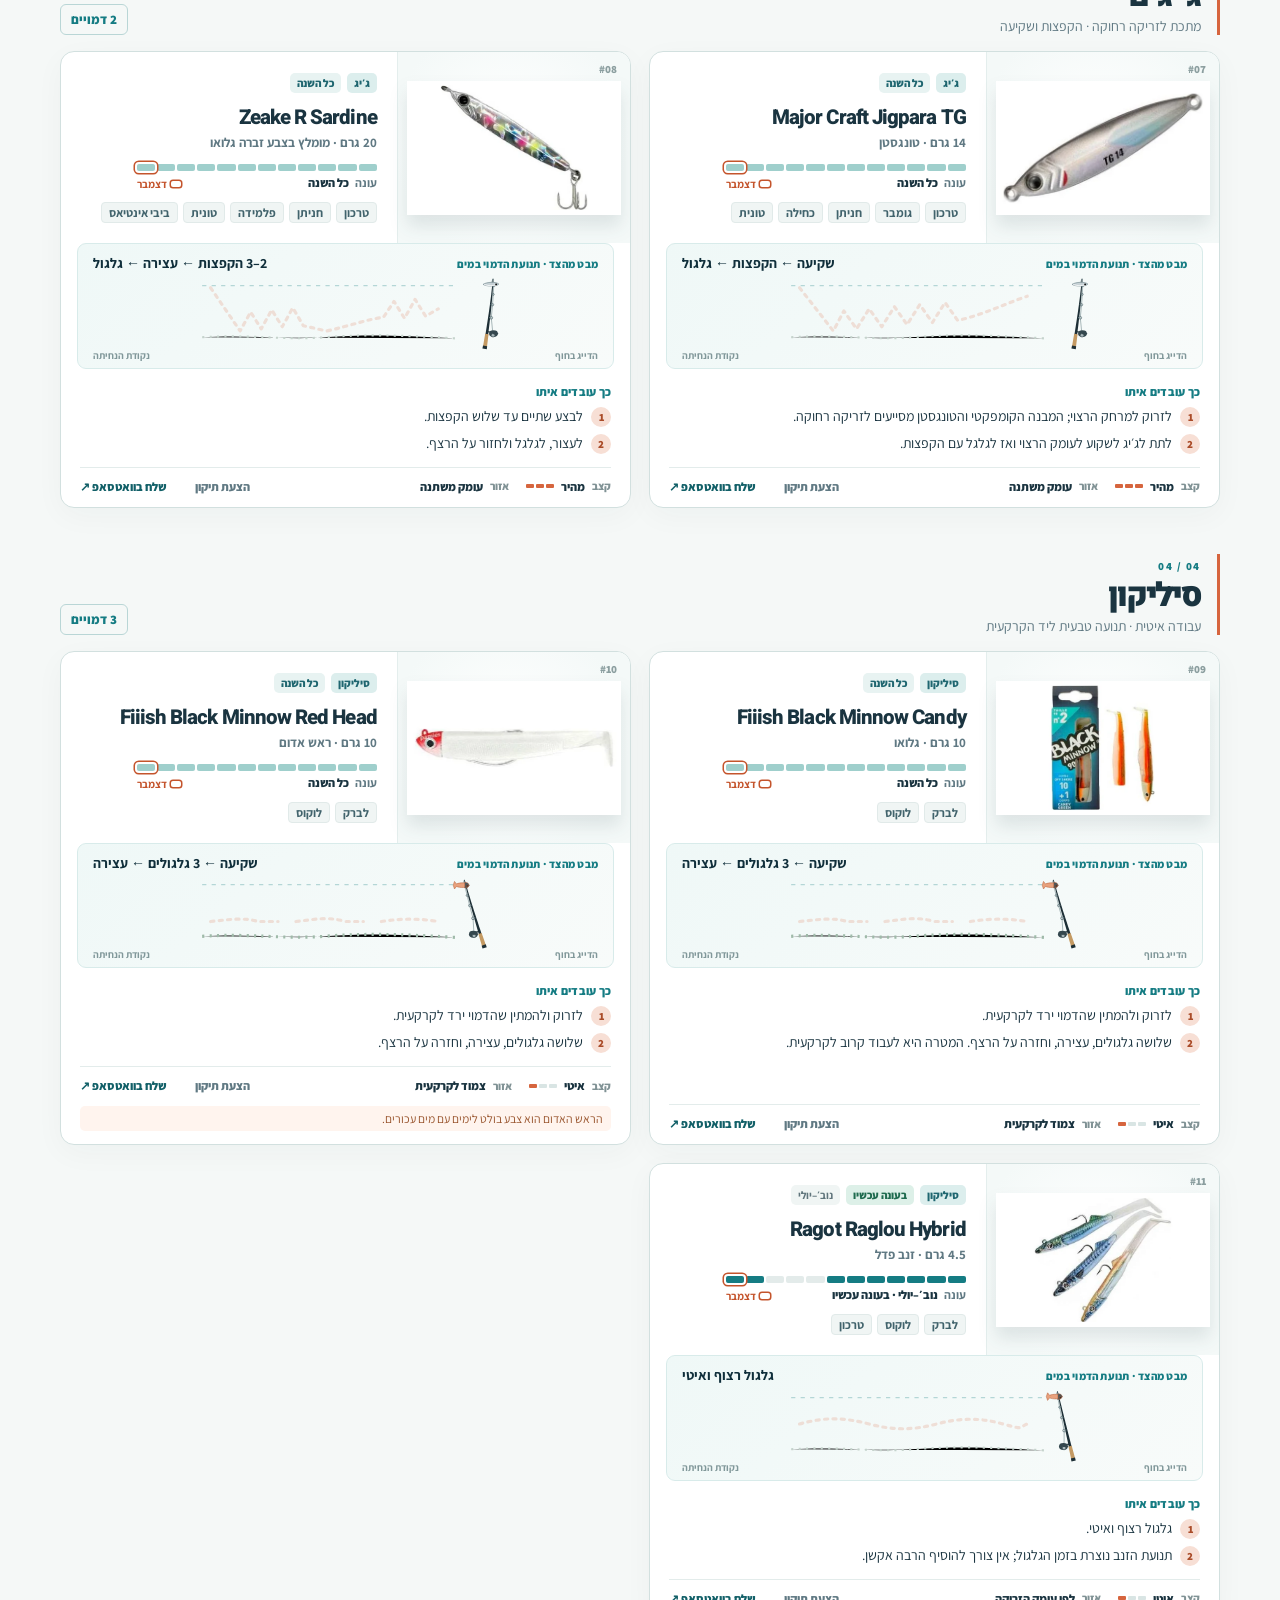
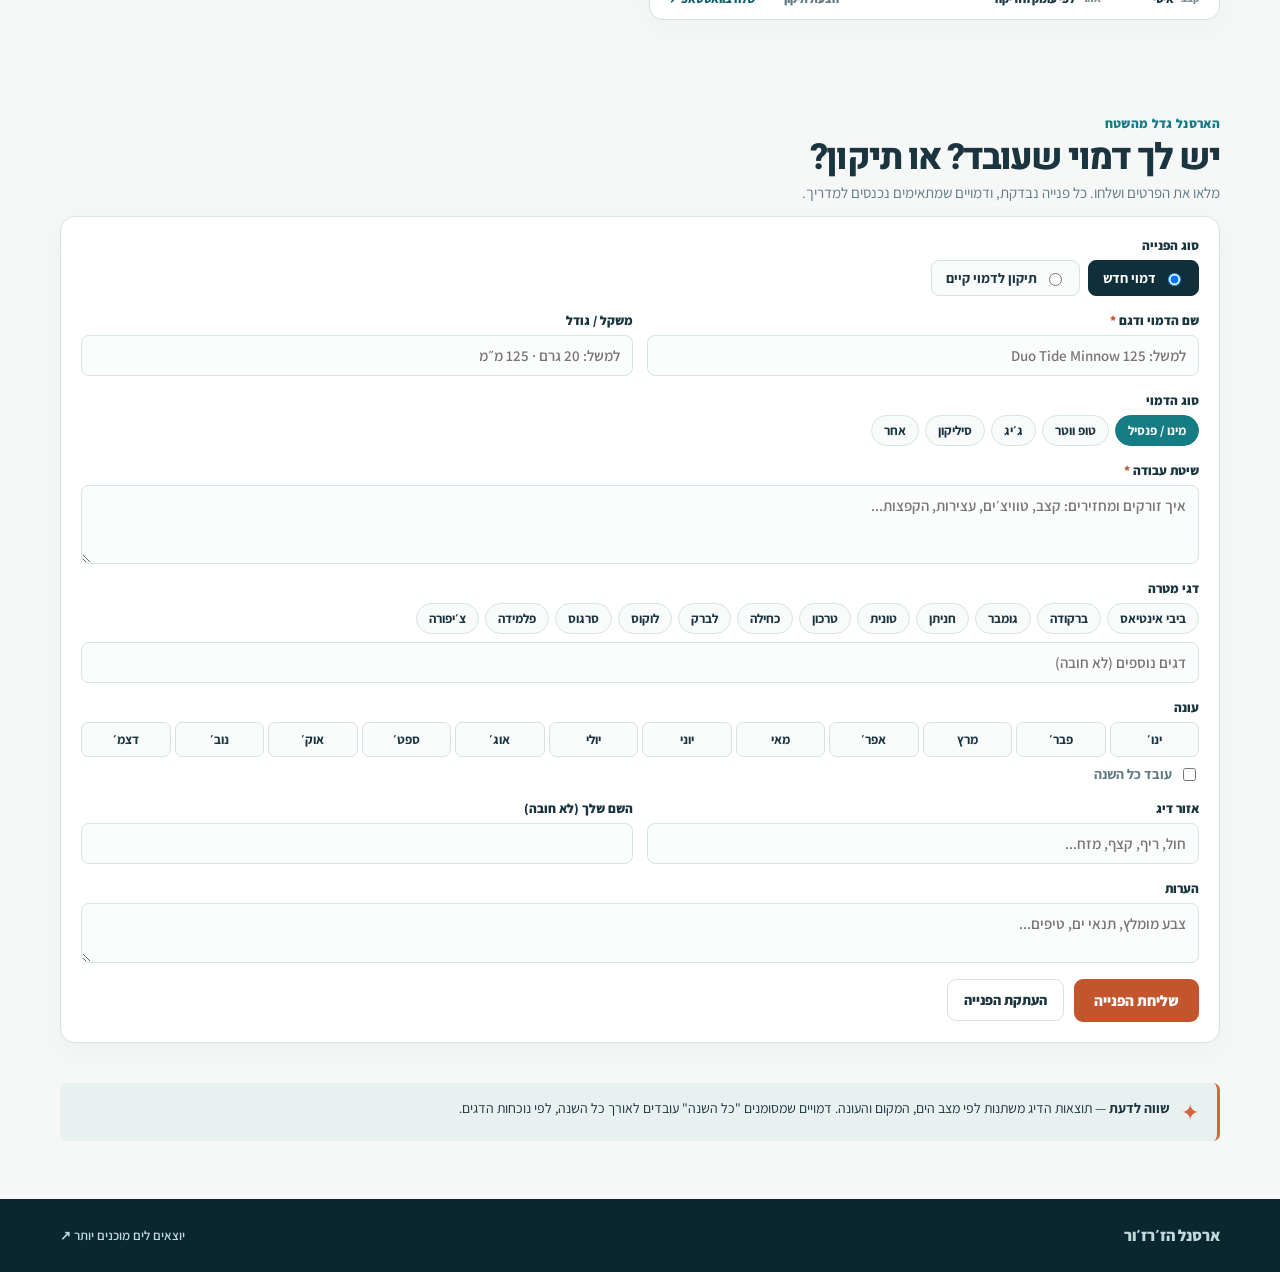
==== commit d1936895: "Add files via upload" ====
--- a/index.html
+++ b/index.html
@@ -9,10 +9,10 @@
 <meta property="og:description" content="איזה דמוי לשים בתיק? מדריך קצר לדמויים, דגי מטרה ושיטות עבודה.">
 <meta property="og:type" content="website">
 <title>ארסנל הז׳רז׳ור | מדריך דמויים מהחוף</title>
-<link rel="icon" href="assets/favicon.svg?v=2" type="image/svg+xml">
-<link rel="icon" href="assets/favicon-32.png?v=2" sizes="32x32" type="image/png">
-<link rel="apple-touch-icon" href="assets/apple-touch-icon.png?v=2">
-<link rel="manifest" href="manifest.webmanifest">
+<link rel="icon" href="assets/favicon-48.png?v=3" sizes="48x48" type="image/png">
+<link rel="icon" href="assets/favicon-32.png?v=3" sizes="32x32" type="image/png">
+<link rel="apple-touch-icon" href="assets/apple-touch-icon.png?v=3">
+<link rel="manifest" href="manifest.webmanifest?v=3">
 <meta name="apple-mobile-web-app-title" content="ז׳רז׳ור">
 <meta name="application-name" content="ז׳רז׳ור">
 <link rel="preconnect" href="https://fonts.googleapis.com">
@@ -20,7 +20,7 @@
 <link href="https://fonts.googleapis.com/css2?family=Assistant:wght@400;500;600;700;800&family=Heebo:wght@500;600;700;800;900&display=swap" rel="stylesheet">
 <link rel="preload" as="image" href="assets/hero-full.webp">
 <link rel="stylesheet" href="styles.css?v=4">
-<link rel="stylesheet" href="fixes.css?v=18">
+<link rel="stylesheet" href="fixes.css?v=19">
 <script src="script.js?v=12" defer></script>
 <script src="bubbles.js?v=2" defer></script>
 </head>
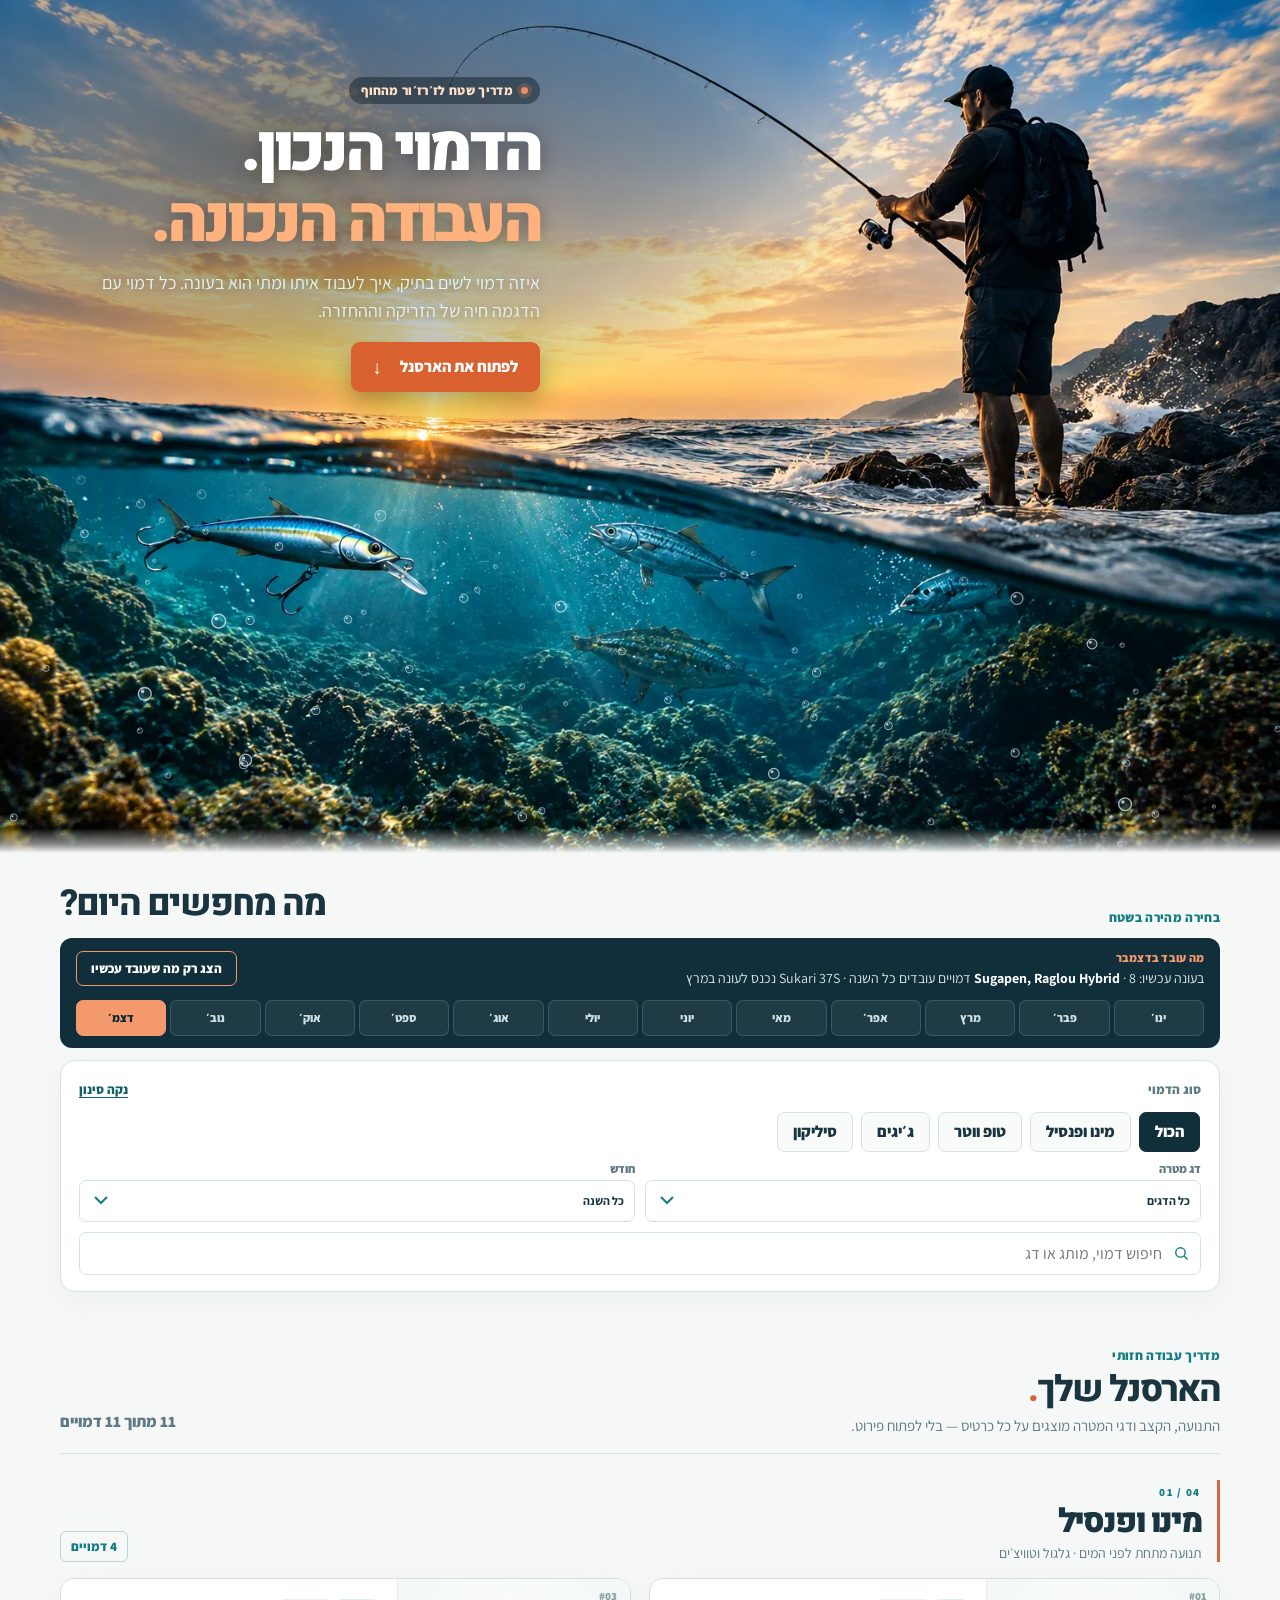
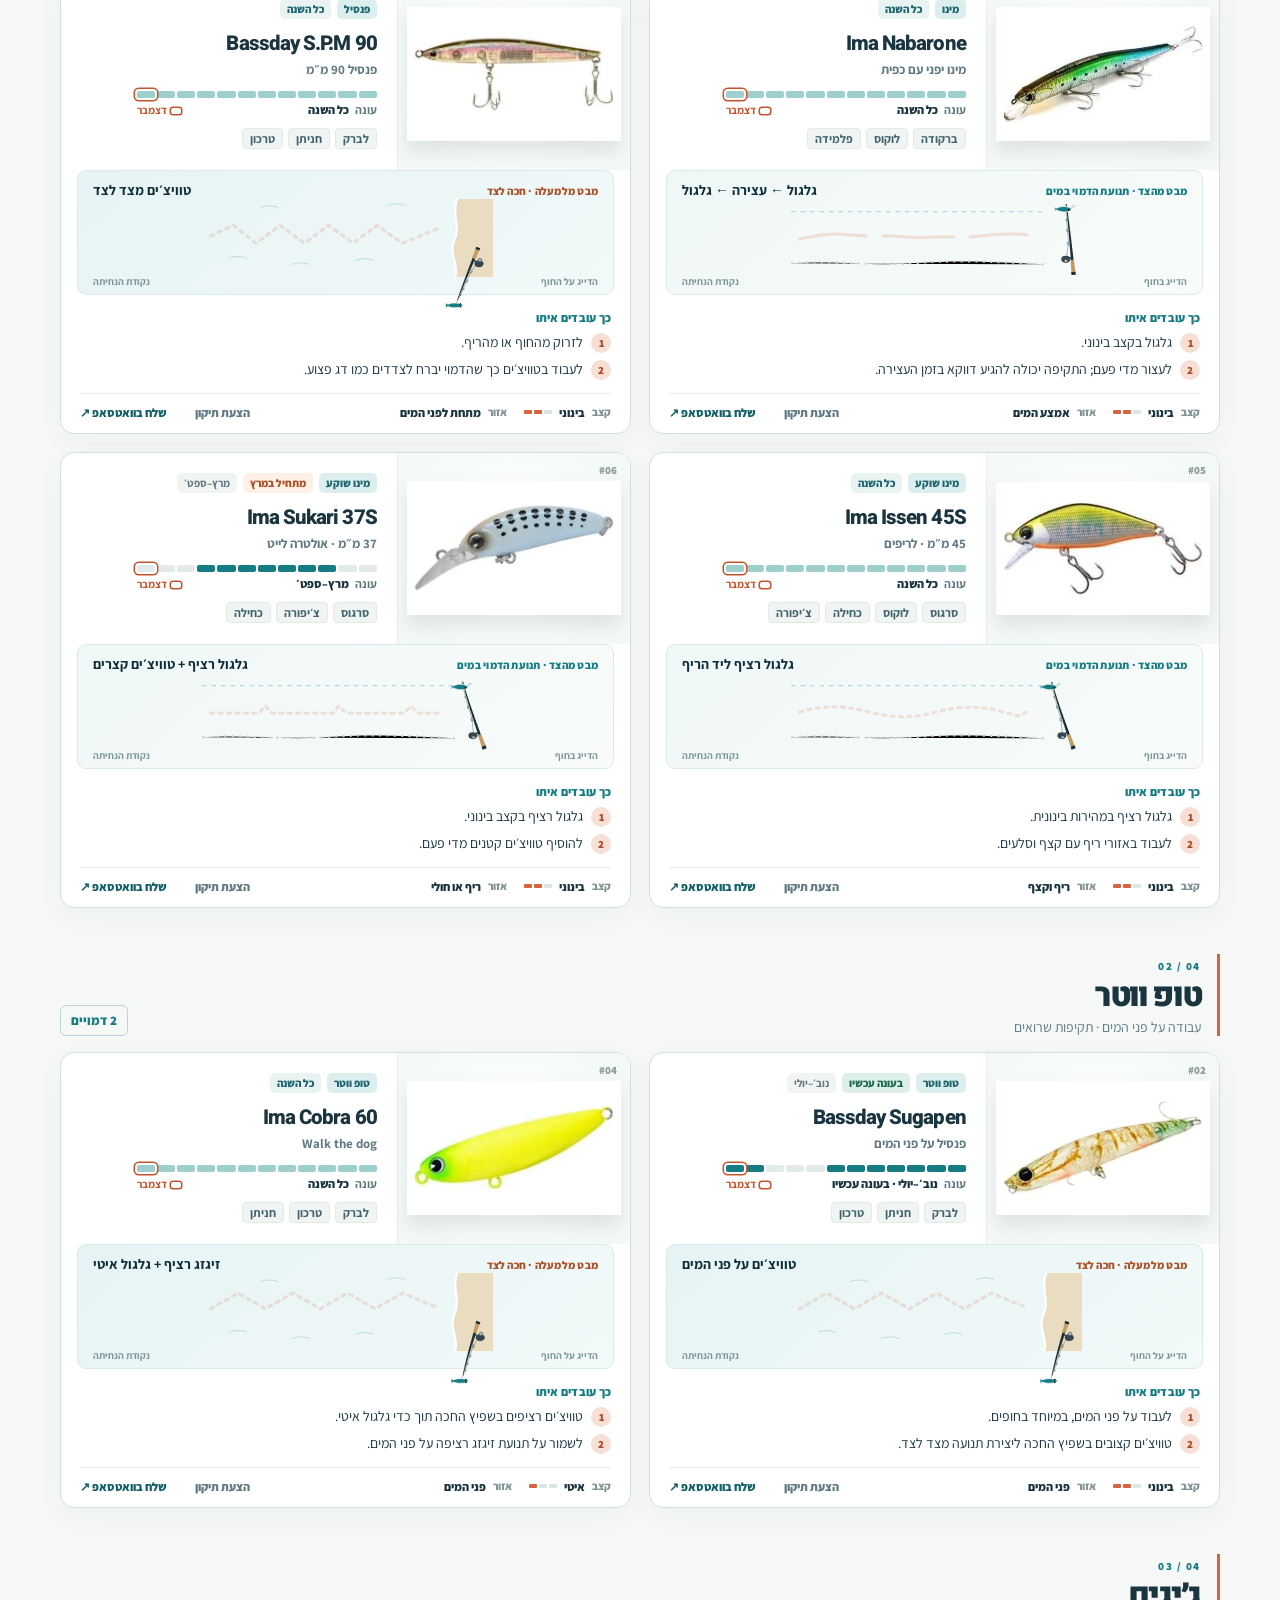
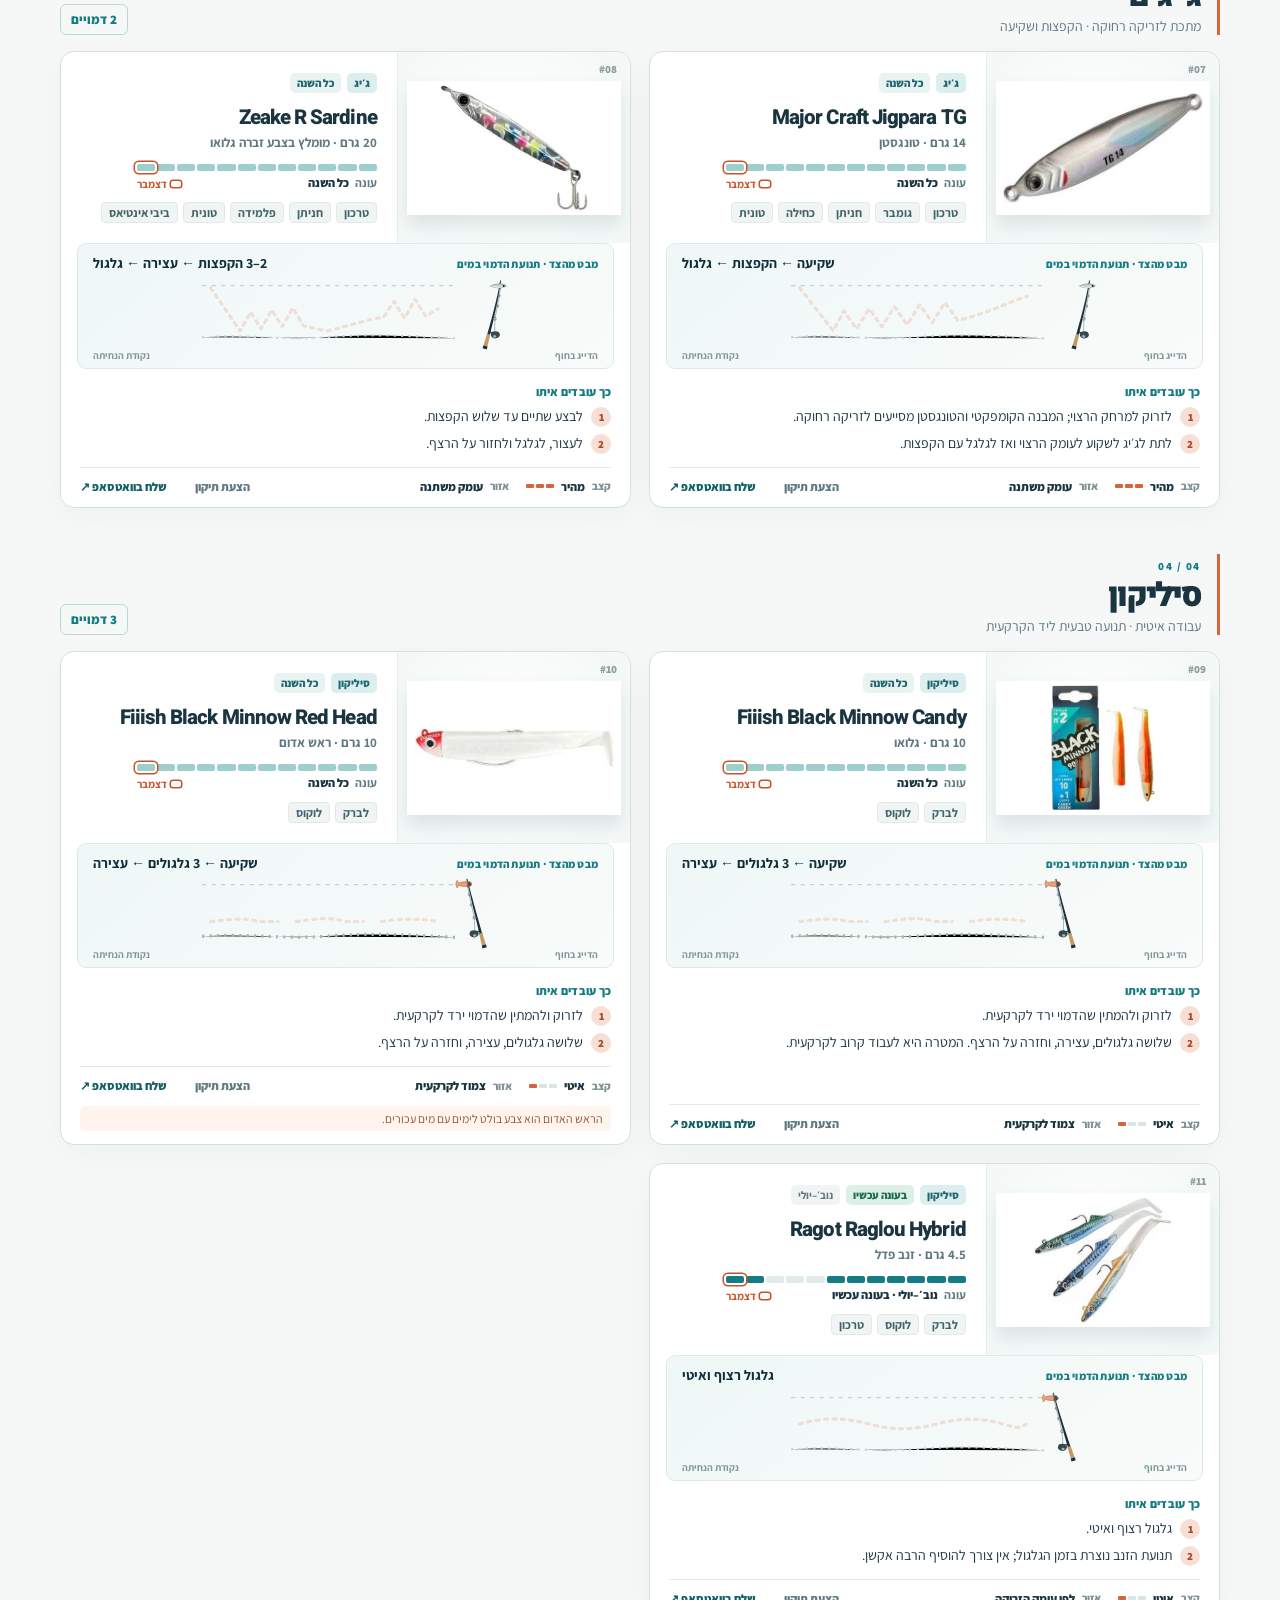
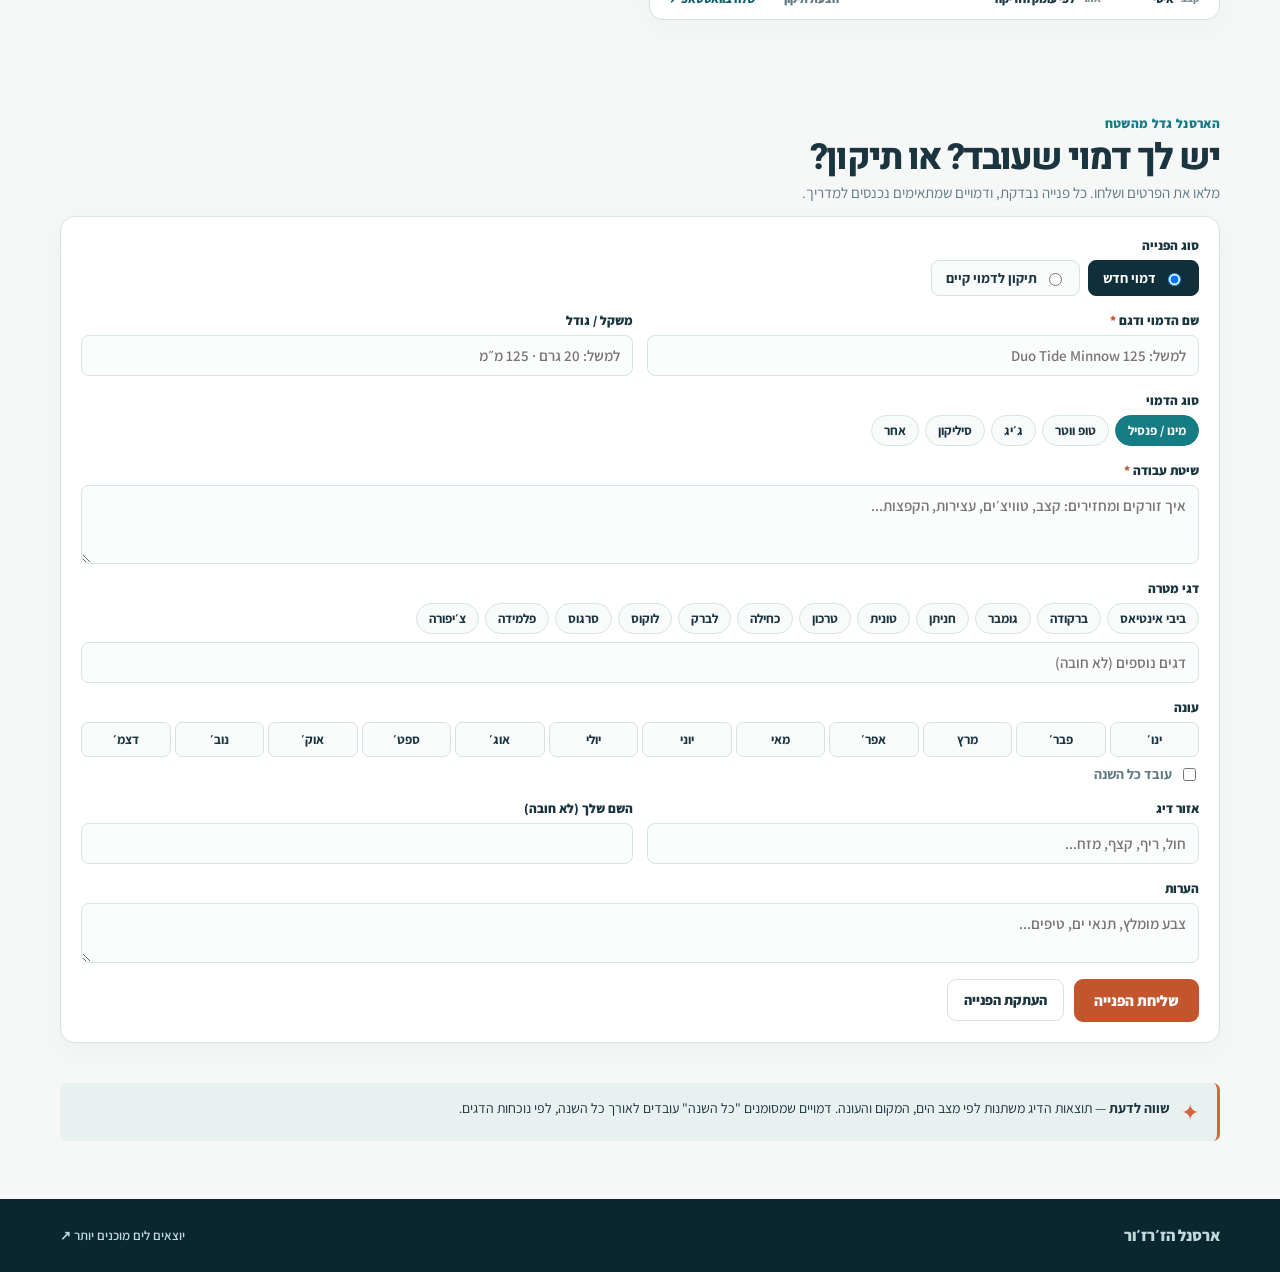
==== commit 68b022df: "Add files via upload" ====
--- a/index.html
+++ b/index.html
@@ -20,9 +20,9 @@
 <link href="https://fonts.googleapis.com/css2?family=Assistant:wght@400;500;600;700;800&family=Heebo:wght@500;600;700;800;900&display=swap" rel="stylesheet">
 <link rel="preload" as="image" href="assets/hero-full.webp">
 <link rel="stylesheet" href="styles.css?v=4">
-<link rel="stylesheet" href="fixes.css?v=19">
+<link rel="stylesheet" href="fixes.css?v=20">
 <script src="script.js?v=12" defer></script>
-<script src="bubbles.js?v=2" defer></script>
+<script src="bubbles.js?v=3" defer></script>
 </head>
 <body>
 <a class="skip-link" href="#catalog">דלג לדמויים</a>
--- a/fixes.css
+++ b/fixes.css
@@ -113,9 +113,9 @@
 .lure-card:target{box-shadow:0 0 0 3px #c4542c,0 16px 35px #10374616}
 
 /* 3D fish layer, clipped to the water below the waterline of the photo */
-.hero-3d{position:absolute;inset:0;width:100%;height:100%;pointer-events:none;clip-path:polygon(0 54%,25% 55.5%,50% 58.5%,75% 63%,100% 70%,100% 100%,0 100%)}
+.hero-3d{position:absolute;top:0;left:0;right:auto;bottom:auto;width:100%;height:100%;pointer-events:none;clip-path:polygon(0 54%,25% 55.5%,50% 58.5%,75% 63%,100% 70%,100% 100%,0 100%)}
 
-@media(max-width:640px){.hero-3d{height:66.667vw;bottom:auto}.hero-v3 .hero-content{padding:0 0 48px}}
+@media(max-width:640px){.hero-3d{height:100%;bottom:auto}.hero-v3 .hero-content{padding:0 0 48px}}
 
 /* ===== Suggest a lure / fix ===== */
 .fix-link{font-size:12px;font-weight:800;color:var(--muted);white-space:nowrap;margin-inline-start:auto}
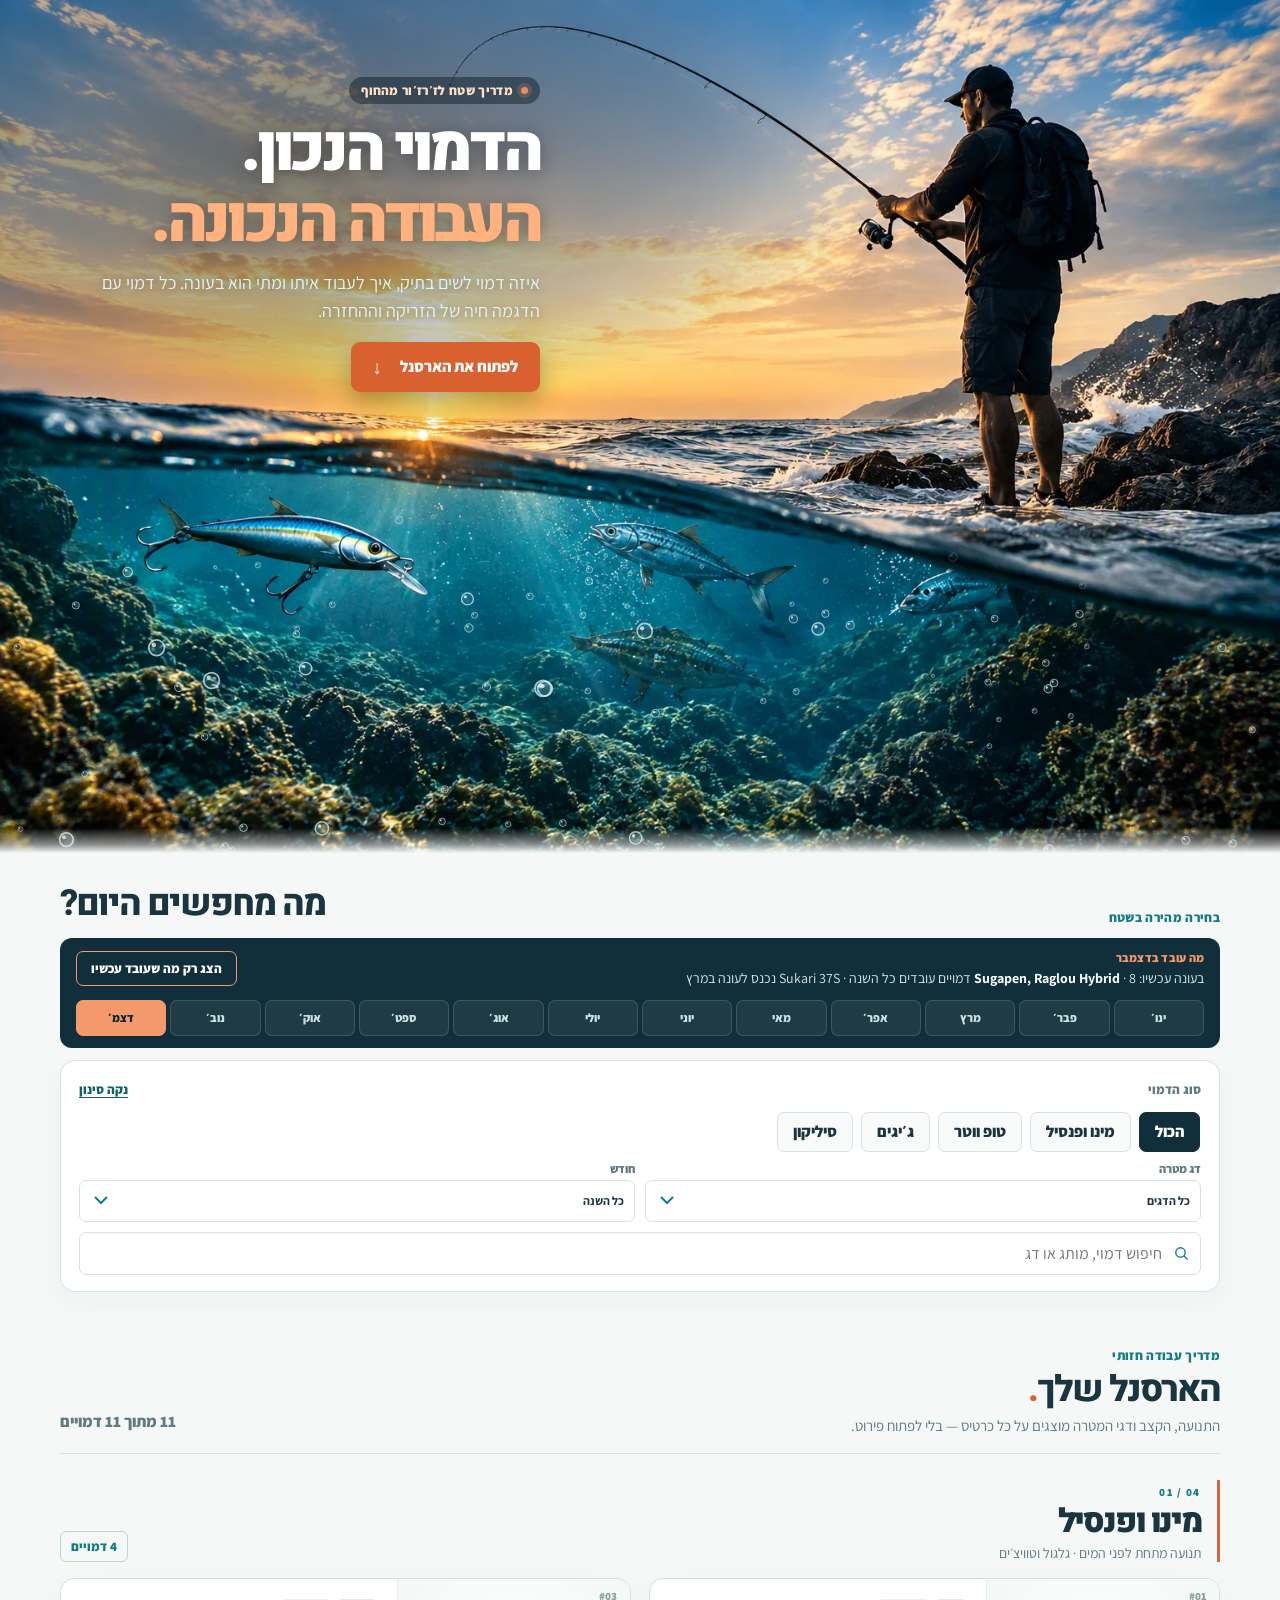
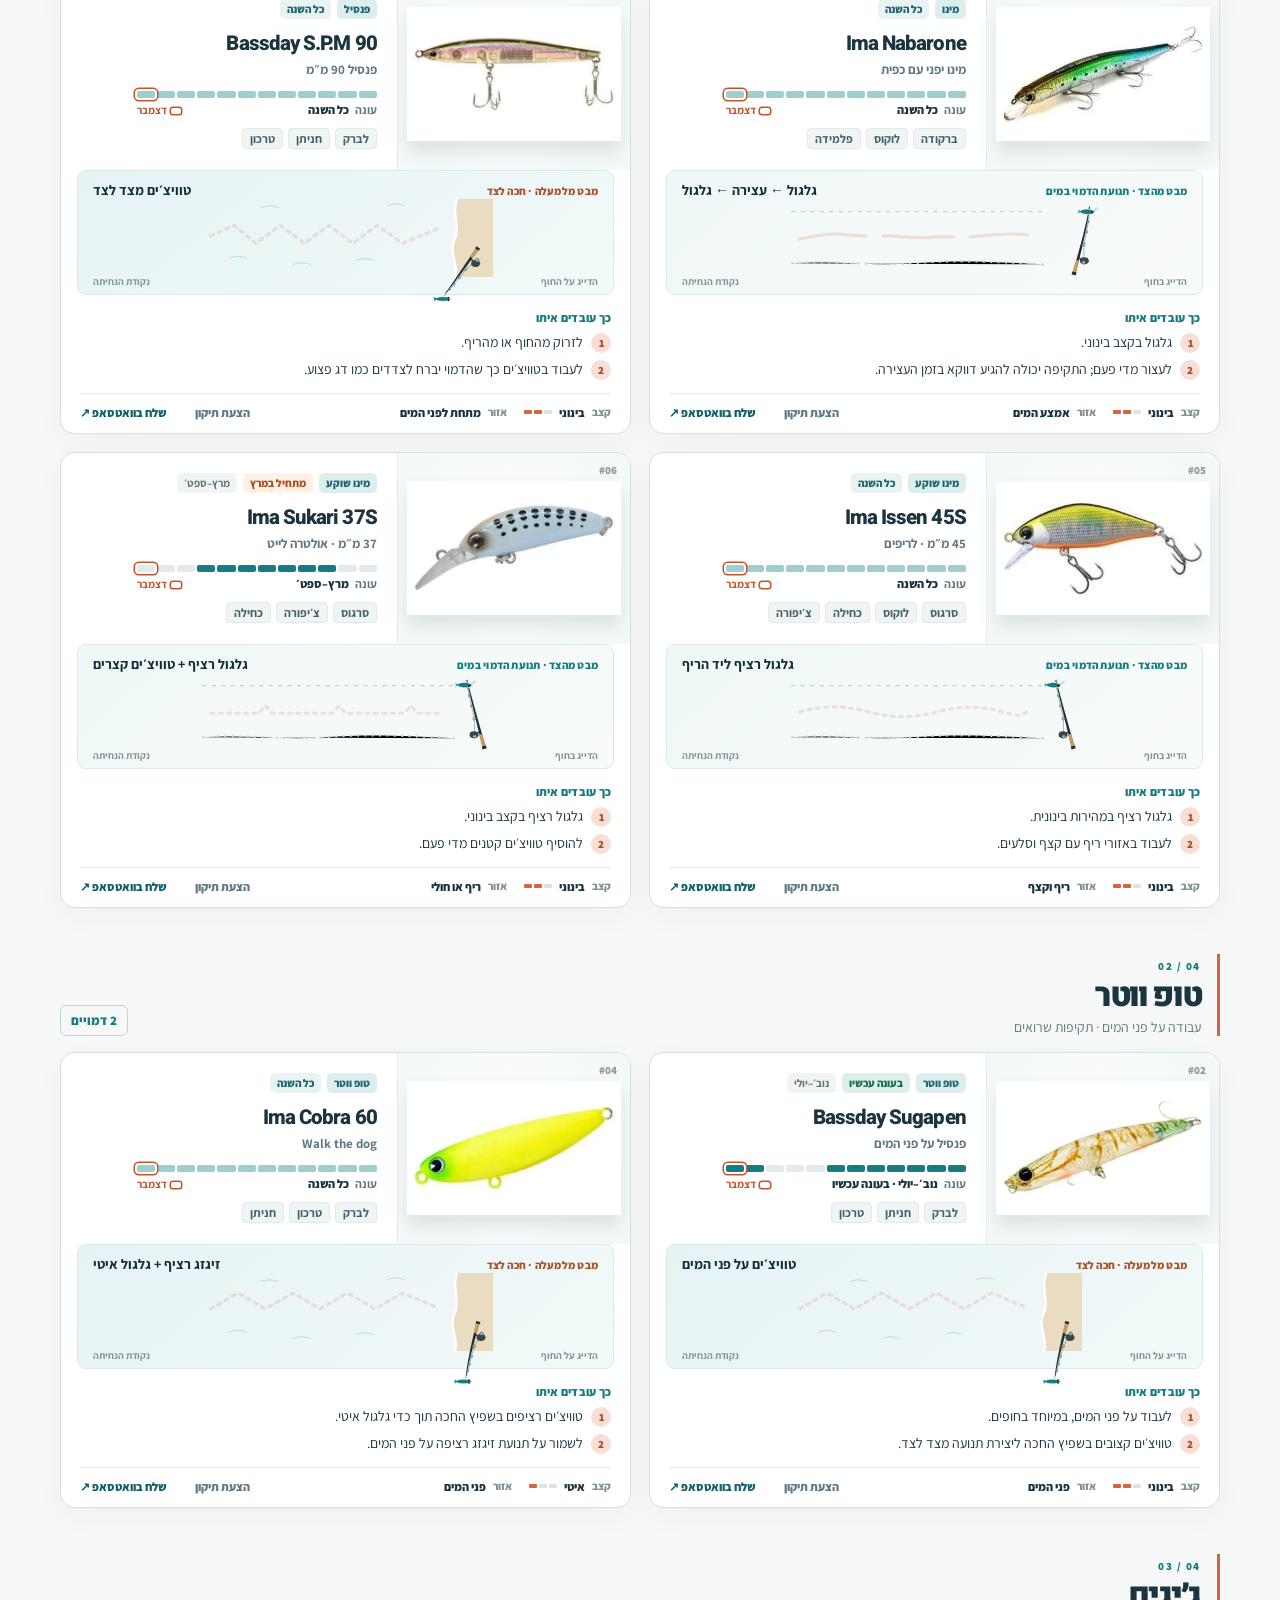
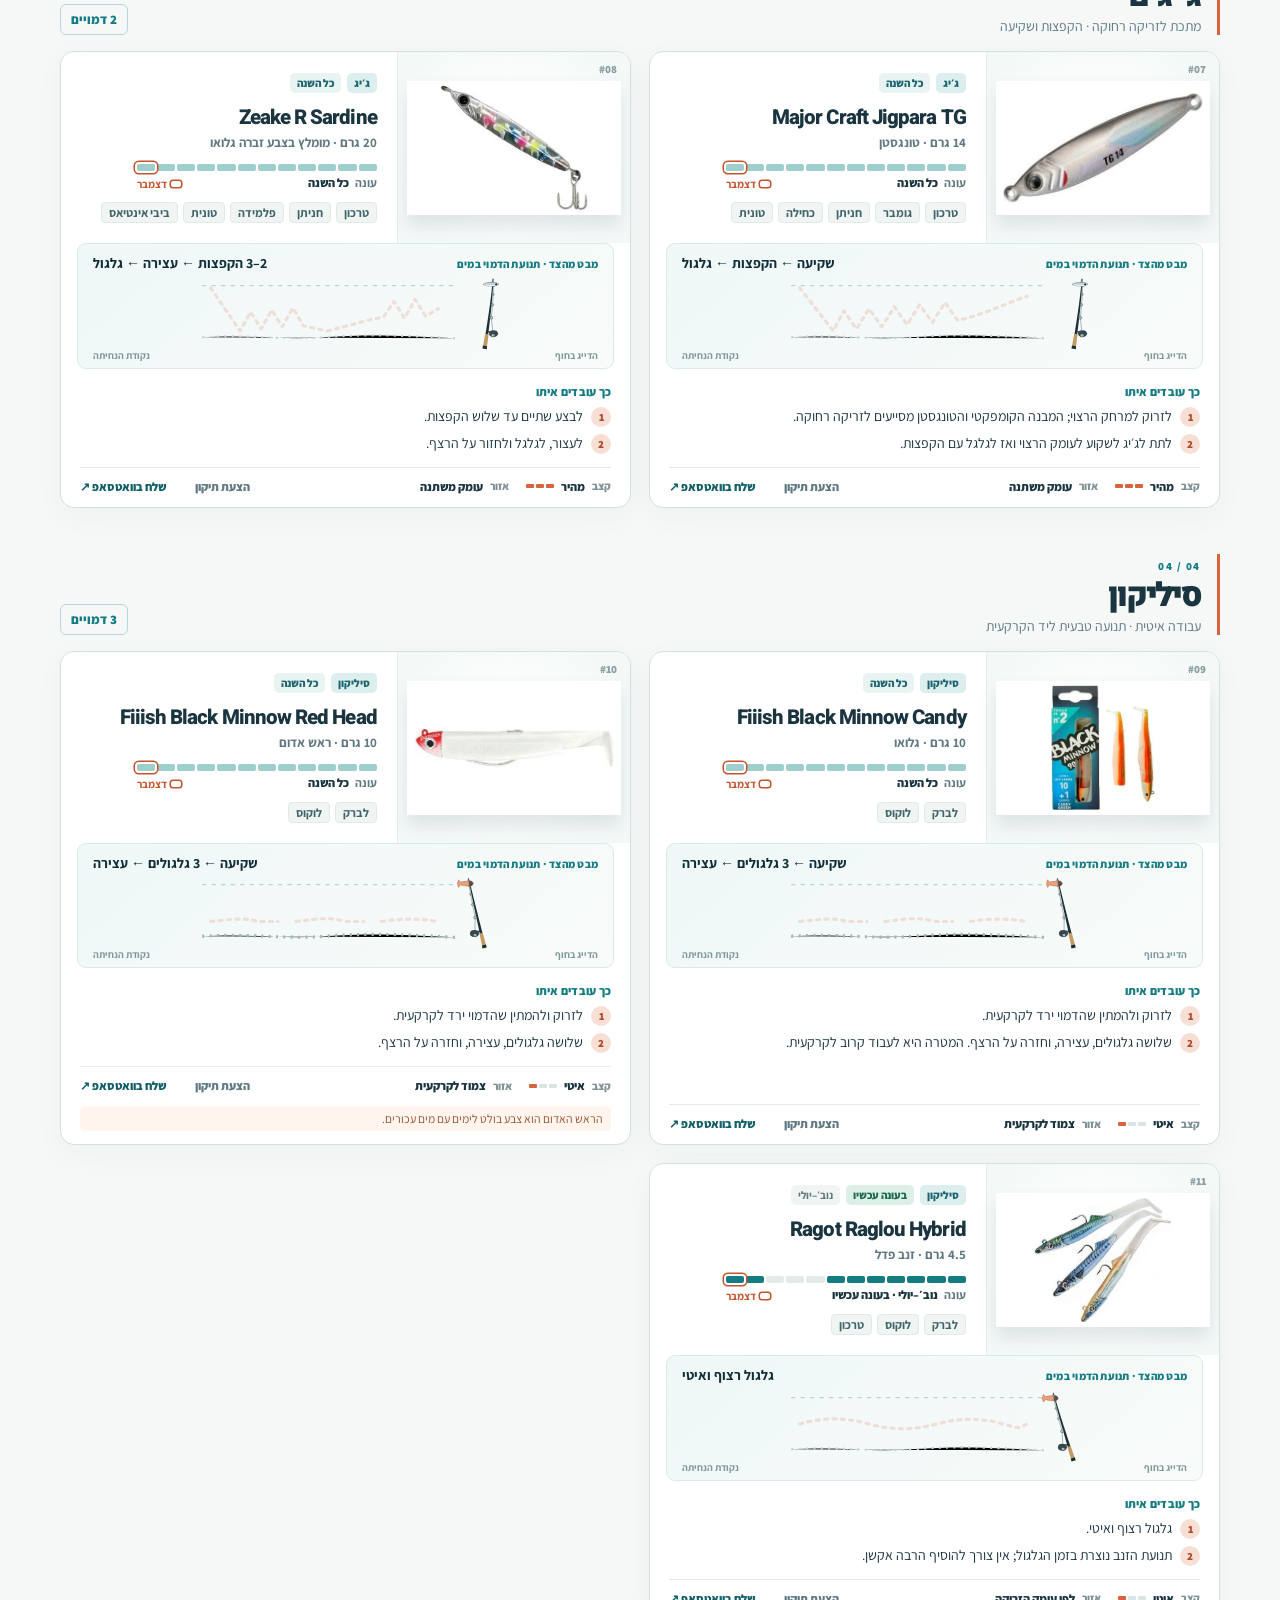
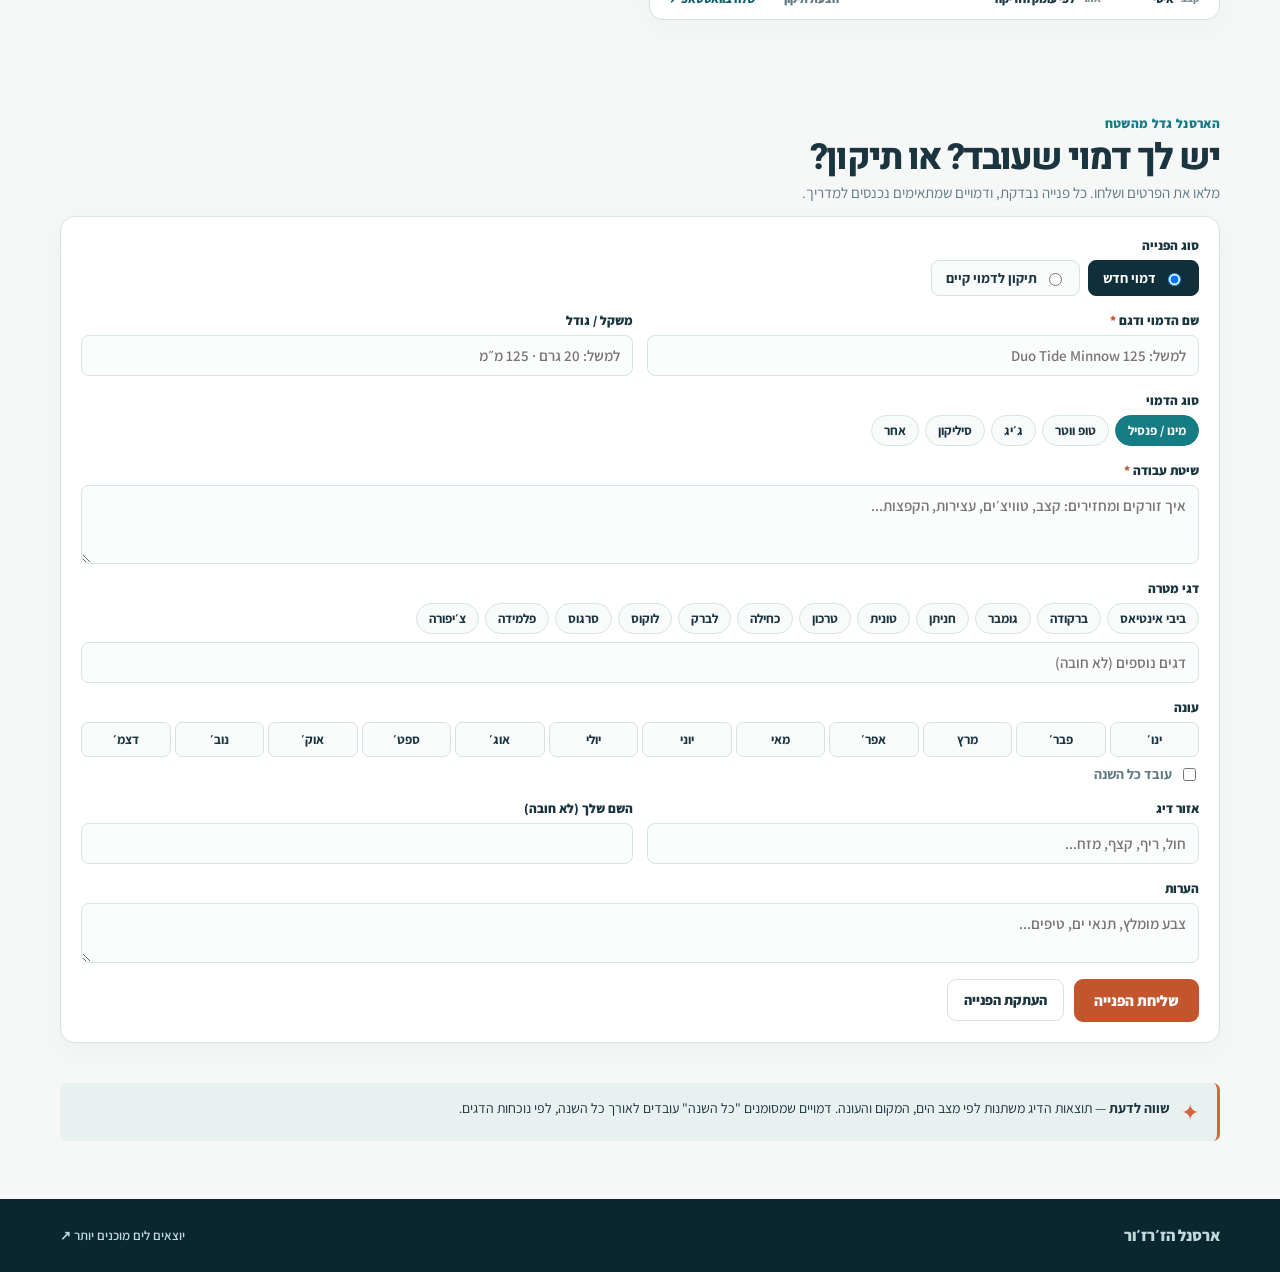
==== commit a9475593: "Add files via upload" ====
--- a/index.html
+++ b/index.html
@@ -21,7 +21,7 @@
 <link rel="preload" as="image" href="assets/hero-full.webp">
 <link rel="stylesheet" href="styles.css?v=4">
 <link rel="stylesheet" href="fixes.css?v=20">
-<script src="script.js?v=12" defer></script>
+<script src="script.js?v=13" defer></script>
 <script src="bubbles.js?v=3" defer></script>
 </head>
 <body>
@@ -77,20 +77,20 @@
 </fieldset>
 <div class="sf-row" id="fixRow" hidden><label class="sf-field"><span class="sf-label">איזה דמוי לתקן?</span><select id="sfExisting"></select></label></div>
 <div class="sf-grid">
-<label class="sf-field"><span class="sf-label">שם הדמוי ודגם <em>*</em></span><input id="sfName" type="text" required placeholder="למשל: Duo Tide Minnow 125" autocomplete="off"></label>
-<label class="sf-field"><span class="sf-label">משקל / גודל</span><input id="sfSize" type="text" placeholder="למשל: 20 גרם · 125 מ״מ" autocomplete="off"></label>
+<label class="sf-field"><span class="sf-label">שם הדמוי ודגם <em>*</em></span><input id="sfName" maxlength="120" type="text" required placeholder="למשל: Duo Tide Minnow 125" autocomplete="off"></label>
+<label class="sf-field"><span class="sf-label">משקל / גודל</span><input id="sfSize" maxlength="60" type="text" placeholder="למשל: 20 גרם · 125 מ״מ" autocomplete="off"></label>
 </div>
 <fieldset class="sf-field"><legend class="sf-label">סוג הדמוי</legend><div class="sf-chips" id="sfType"></div></fieldset>
-<label class="sf-field"><span class="sf-label">שיטת עבודה <em>*</em></span><textarea id="sfMethod" rows="3" required placeholder="איך זורקים ומחזירים: קצב, טוויצ׳ים, עצירות, הקפצות..."></textarea></label>
+<label class="sf-field"><span class="sf-label">שיטת עבודה <em>*</em></span><textarea id="sfMethod" maxlength="1500" rows="3" required placeholder="איך זורקים ומחזירים: קצב, טוויצ׳ים, עצירות, הקפצות..."></textarea></label>
 <fieldset class="sf-field"><legend class="sf-label">דגי מטרה</legend><div class="sf-chips" id="sfFish"></div><input id="sfFishOther" type="text" placeholder="דגים נוספים (לא חובה)" autocomplete="off"></fieldset>
 <fieldset class="sf-field"><legend class="sf-label">עונה</legend>
 <div class="sf-months" id="sfMonths"></div>
 <label class="sf-check"><input type="checkbox" id="sfAllYear"> עובד כל השנה</label></fieldset>
 <div class="sf-grid">
-<label class="sf-field"><span class="sf-label">אזור דיג</span><input id="sfZone" type="text" placeholder="חול, ריף, קצף, מזח..." autocomplete="off"></label>
-<label class="sf-field"><span class="sf-label">השם שלך (לא חובה)</span><input id="sfFrom" type="text" autocomplete="name"></label>
+<label class="sf-field"><span class="sf-label">אזור דיג</span><input id="sfZone" maxlength="120" type="text" placeholder="חול, ריף, קצף, מזח..." autocomplete="off"></label>
+<label class="sf-field"><span class="sf-label">השם שלך (לא חובה)</span><input id="sfFrom" maxlength="80" type="text" autocomplete="name"></label>
 </div>
-<label class="sf-field"><span class="sf-label">הערות</span><textarea id="sfNotes" rows="2" placeholder="צבע מומלץ, תנאי ים, טיפים..."></textarea></label>
+<label class="sf-field"><span class="sf-label">הערות</span><textarea id="sfNotes" maxlength="1500" rows="2" placeholder="צבע מומלץ, תנאי ים, טיפים..."></textarea></label>
 <label class="sf-hp" aria-hidden="true">אל תמלאו שדה זה<input id="sfHp" type="text" tabindex="-1" autocomplete="off"></label>
 <p class="sf-error" id="sfError" role="alert" hidden></p>
 <div class="sf-actions"><button type="submit" class="sf-send">שליחת הפנייה</button><button type="button" class="sf-copy" id="sfCopy">העתקת הפנייה</button><span class="sf-status" id="sfStatus" role="status"></span></div>
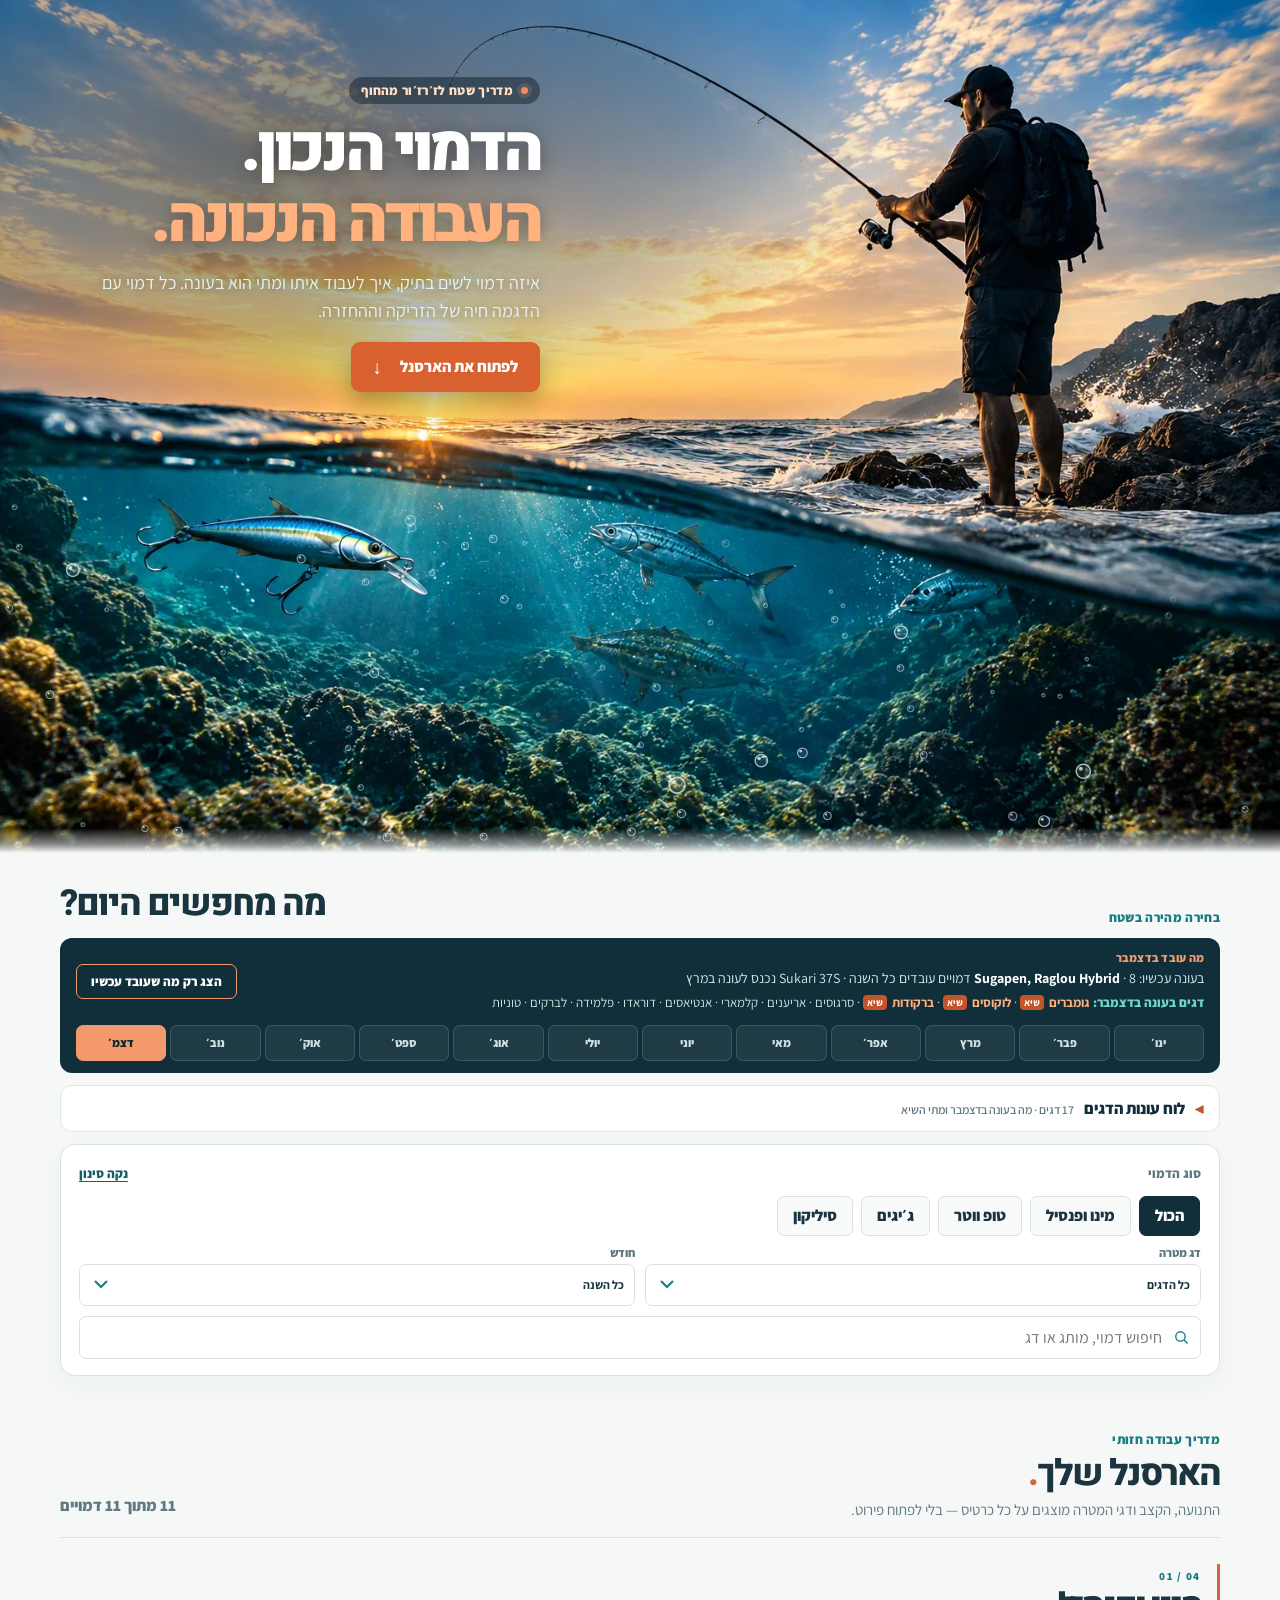
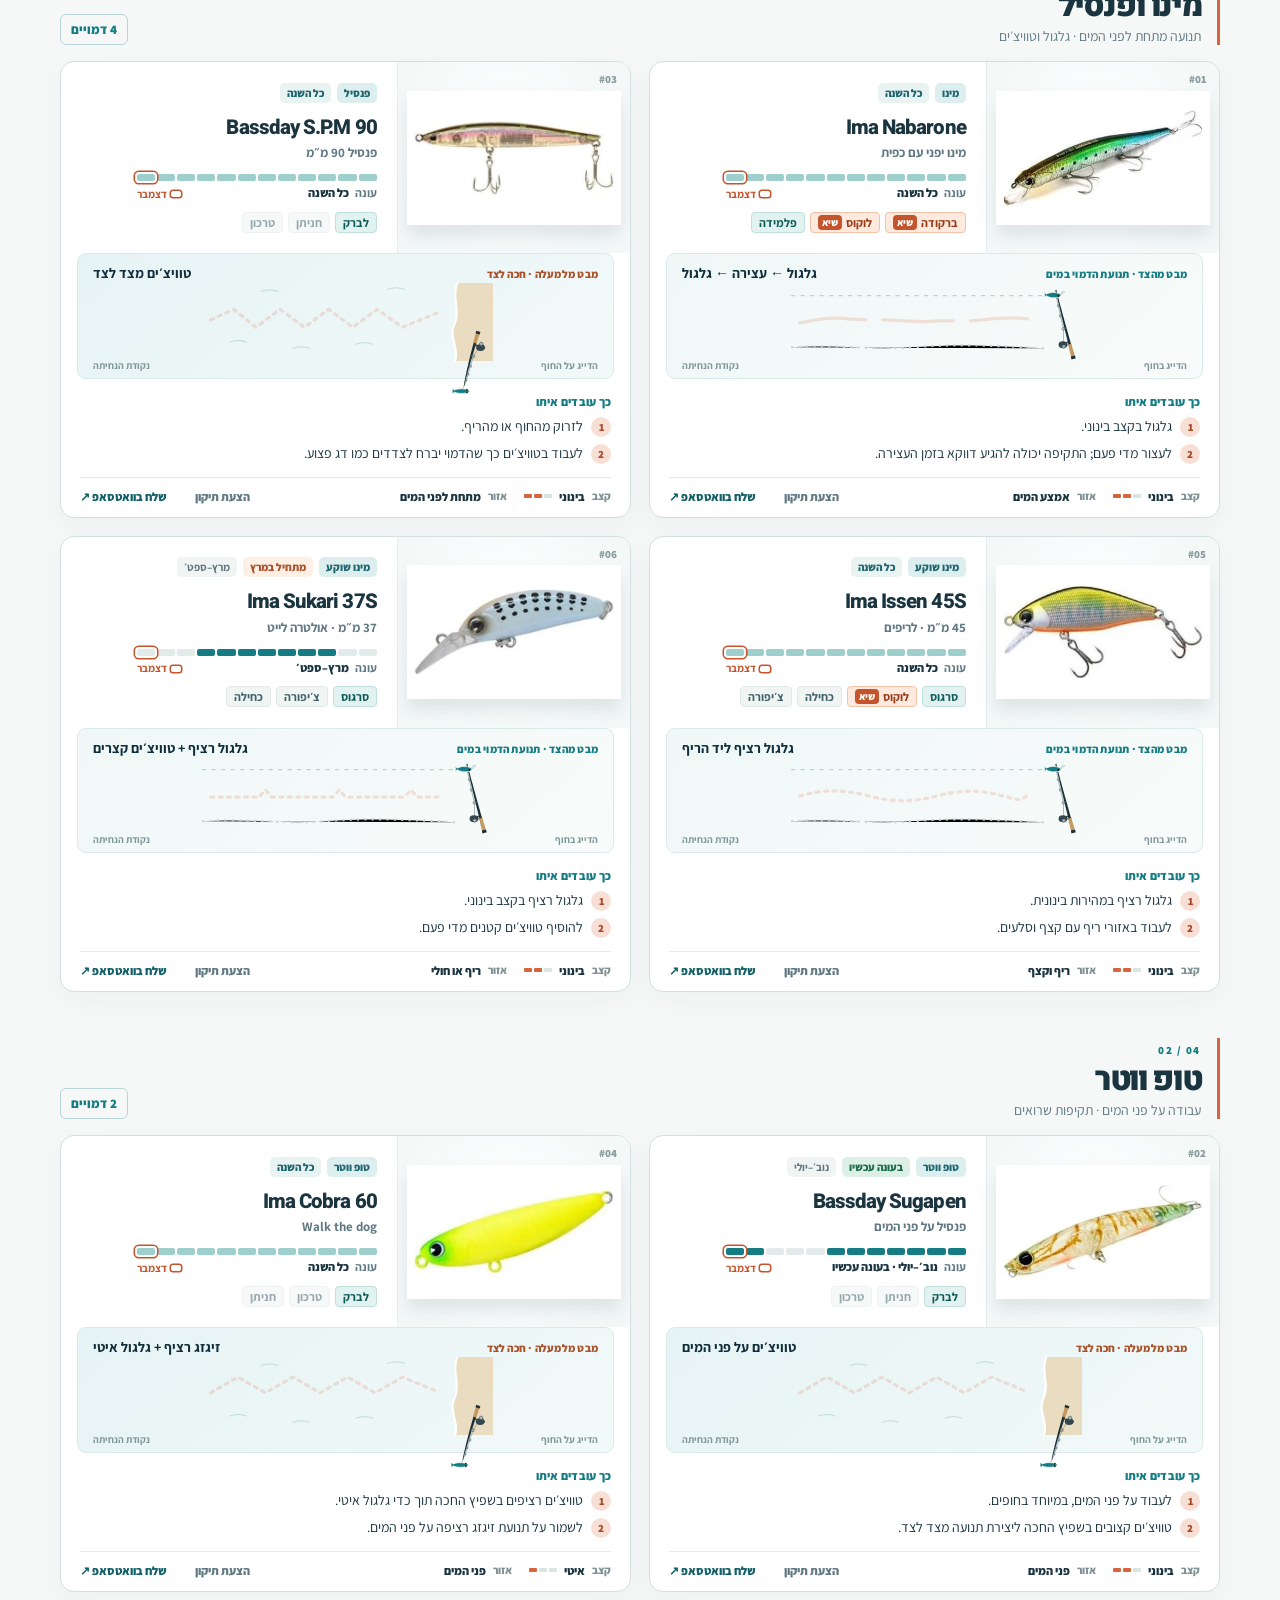
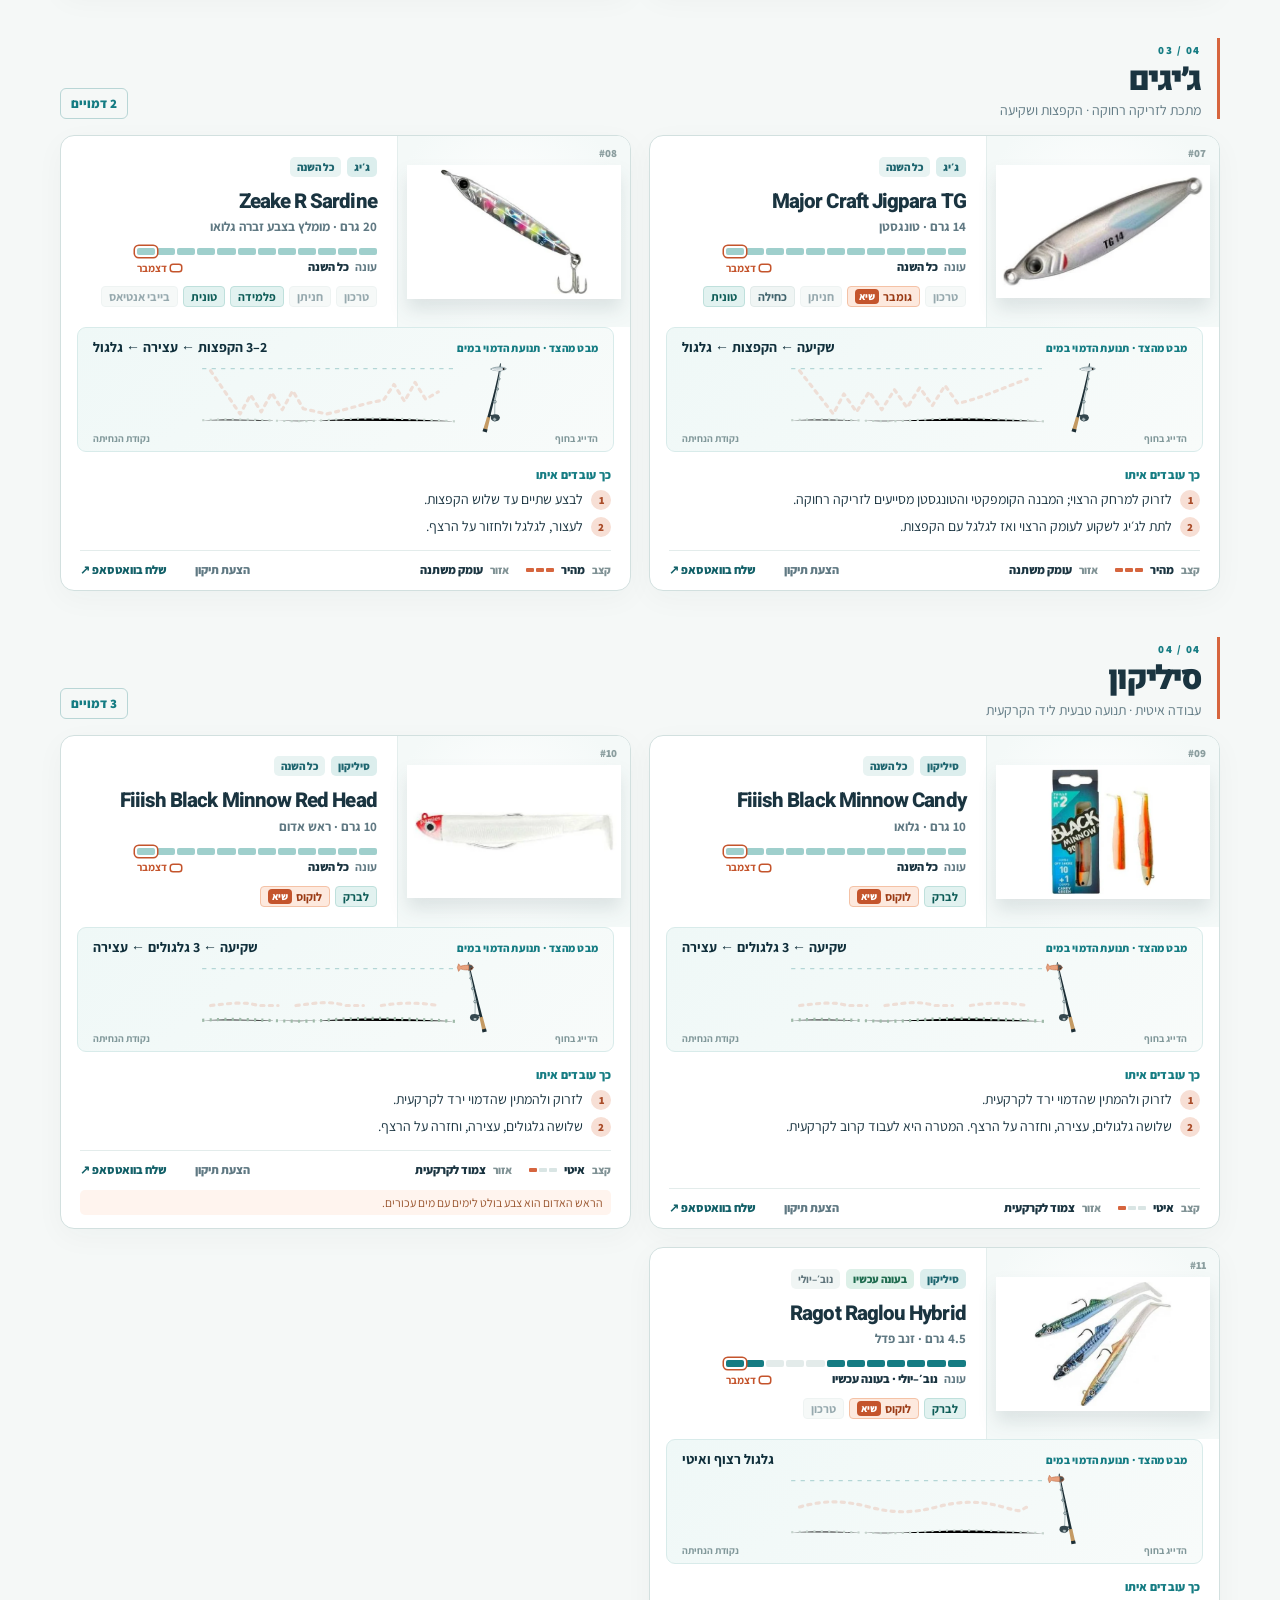
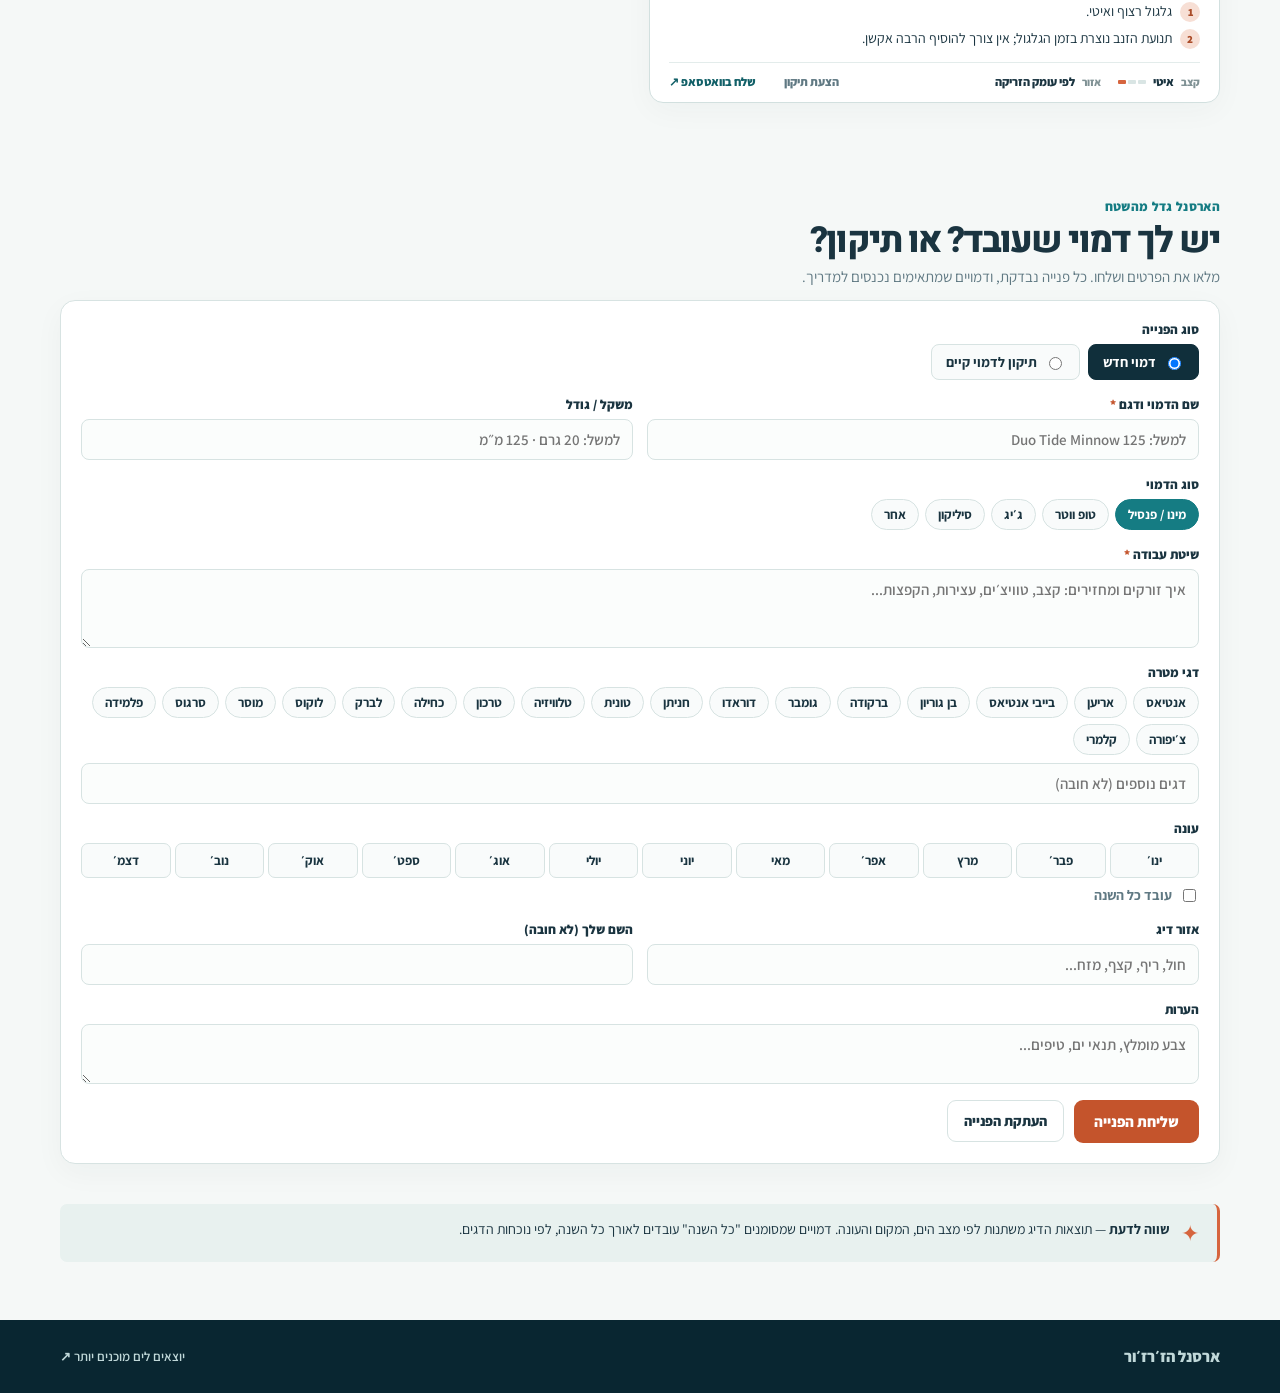
==== commit 2429e81f: "עדכון עונות הדגים" ====
--- a/index.html
+++ b/index.html
@@ -20,8 +20,8 @@
 <link href="https://fonts.googleapis.com/css2?family=Assistant:wght@400;500;600;700;800&family=Heebo:wght@500;600;700;800;900&display=swap" rel="stylesheet">
 <link rel="preload" as="image" href="assets/hero-full.webp">
 <link rel="stylesheet" href="styles.css?v=4">
-<link rel="stylesheet" href="fixes.css?v=20">
-<script src="script.js?v=13" defer></script>
+<link rel="stylesheet" href="fixes.css?v=21">
+<script src="script.js?v=14" defer></script>
 <script src="bubbles.js?v=3" defer></script>
 </head>
 <body>
@@ -41,6 +41,7 @@
 <section class="finder container" aria-labelledby="finder-title">
 <div class="finder-heading"><span class="section-kicker">בחירה מהירה בשטח</span><h2 id="finder-title">מה מחפשים היום?</h2></div>
 <div class="now-strip" id="nowStrip" aria-live="polite"></div>
+<div id="fishCalWrap"></div>
 <div class="finder-panel">
 <div class="filter-topline"><span class="filter-label">סוג הדמוי</span><button class="clear-button" id="resetFilters" type="button">נקה סינון</button></div>
 <div class="type-list" id="typeFilters" role="group" aria-label="סינון לפי סוג דמוי">
@@ -55,6 +56,7 @@
 <label class="select-field"><span>חודש</span><select id="monthFilter"><option value="all">כל השנה</option><option value="1">ינואר</option><option value="2">פברואר</option><option value="3">מרץ</option><option value="4">אפריל</option><option value="5">מאי</option><option value="6">יוני</option><option value="7">יולי</option><option value="8">אוגוסט</option><option value="9">ספטמבר</option><option value="10">אוקטובר</option><option value="11">נובמבר</option><option value="12">דצמבר</option></select></label>
 </div>
 <label class="search-field"><svg aria-hidden="true" viewBox="0 0 24 24"><circle cx="10.8" cy="10.8" r="6.8"></circle><path d="m16 16 5 5"></path></svg><input id="searchFilter" type="search" placeholder="חיפוש דמוי, מותג או דג" autocomplete="off" aria-label="חיפוש דמוי, מותג או דג"></label>
+<p class="fish-hint" id="fishHint" hidden></p>
 <p class="season-hint" id="seasonHint" hidden>מוצגים הדמויים שבעונה בחודש שנבחר, יחד עם הדמויים שעובדים כל השנה.</p>
 </div>
 </section>
--- a/fixes.css
+++ b/fixes.css
@@ -162,3 +162,50 @@
 /* never allow sideways page scroll on phones */
 html,body{overflow-x:clip;max-width:100%}
 .card-bottom{flex-wrap:wrap;row-gap:6px}
+/* ---- Fish seasons ---- */
+.fish-tags .ft{position:relative;display:inline-flex;align-items:center;gap:4px}
+.fish-tags .ft.is-in{background:#e2f2f0;color:#0d5c57;border-color:#bfe0dc}
+.fish-tags .ft.is-peak{background:#fde9de;color:#9a3a14;border-color:#f4c2a6}
+.fish-tags .ft.is-peak em{font-style:normal;font-size:10px;font-weight:800;background:#c4542c;color:#fff;border-radius:4px;padding:1px 4px;line-height:1.3}
+.fish-tags .ft.is-off{opacity:.55}
+.now-fish{margin:6px 0 0!important;font-size:13px!important;color:#cfe2e3!important}
+.now-fish>span{color:#6fd3c9;font-weight:800}
+.now-fish b.pk{color:#ffb27e}
+.now-fish b.pk em{font-style:normal;font-size:10px;background:#c4542c;color:#fff;border-radius:4px;padding:1px 4px;margin-inline-start:2px;vertical-align:1px}
+.fish-hint{margin:10px 0 0;font-size:13px;font-weight:700;padding:8px 12px;border-radius:8px;background:#e2f2f0;color:#0d5c57}
+.fish-hint.is-peak{background:#fde9de;color:#9a3a14}
+.fish-hint.is-off{background:#eef1f1;color:#5b6b6c}
+#fishCalWrap:empty{display:none}
+.fish-cal{margin:0 0 12px;background:#fff;border:1px solid #dde7e6;border-radius:12px;overflow:hidden}
+.fish-cal summary{cursor:pointer;list-style:none;display:flex;align-items:baseline;gap:10px;flex-wrap:wrap;padding:12px 16px;font-weight:800;color:var(--navy,#0a2a36)}
+.fish-cal summary::-webkit-details-marker{display:none}
+.fish-cal summary::before{content:"▸";color:#c4542c;transition:transform .2s;display:inline-block}
+.fish-cal[open] summary::before{transform:rotate(90deg)}
+html[dir=rtl] .fish-cal summary::before{content:"◂"}
+html[dir=rtl] .fish-cal[open] summary::before{transform:rotate(-90deg)}
+.fish-cal summary small{font-weight:600;color:var(--muted,#5b6b6c);font-size:12px}
+.fc-legend{display:flex;gap:14px;flex-wrap:wrap;padding:0 16px 8px;font-size:12px;color:var(--muted,#5b6b6c)}
+.fc-legend span{display:inline-flex;align-items:center;gap:5px}
+.fc-legend i{width:14px;height:8px;border-radius:2px;display:inline-block}
+.lg-pk{background:#c4542c}.lg-on{background:#3aa39a}.lg-off{background:#e3ebea}
+.fc-head,.fc-row{display:grid;grid-template-columns:96px minmax(0,1fr) minmax(0,190px);gap:10px;align-items:center;padding:0 16px}
+.fc-head{font-size:10px;color:var(--muted,#5b6b6c);font-weight:700;padding-bottom:4px}
+.fc-head .fc-track span{text-align:center}
+.fc-head .fc-track span.cur{color:#c4542c;font-weight:800}
+.fc-list{list-style:none;margin:0;padding:0 0 10px}
+.fc-row{padding-top:6px;padding-bottom:6px;border-top:1px solid #eef3f2}
+.fc-row.is-off .fc-name{color:#8a9a9b}
+.fc-name{font-weight:800;font-size:13px;color:var(--ink,#122)}
+.fc-track{display:grid;grid-template-columns:repeat(12,1fr);gap:2px}
+.fc-m{height:10px;border-radius:2px;background:#e3ebea}
+.fc-m.on{background:#3aa39a}
+.fc-m.pk{background:#c4542c}
+.fc-m.cur{box-shadow:0 0 0 1.5px #fff,0 0 0 3px var(--navy,#0a2a36)}
+.fc-range{font-size:12px;color:var(--muted,#5b6b6c);line-height:1.3}
+.fc-range b{color:#9a3a14;font-weight:800}
+@media(max-width:640px){
+.fc-head,.fc-row{grid-template-columns:78px minmax(0,1fr);gap:8px;padding-inline:12px}
+.fc-head>span:last-child{display:none}
+.fc-range{grid-column:1/-1;margin-top:-2px}
+.fc-head .fc-track span{font-size:9px}
+}
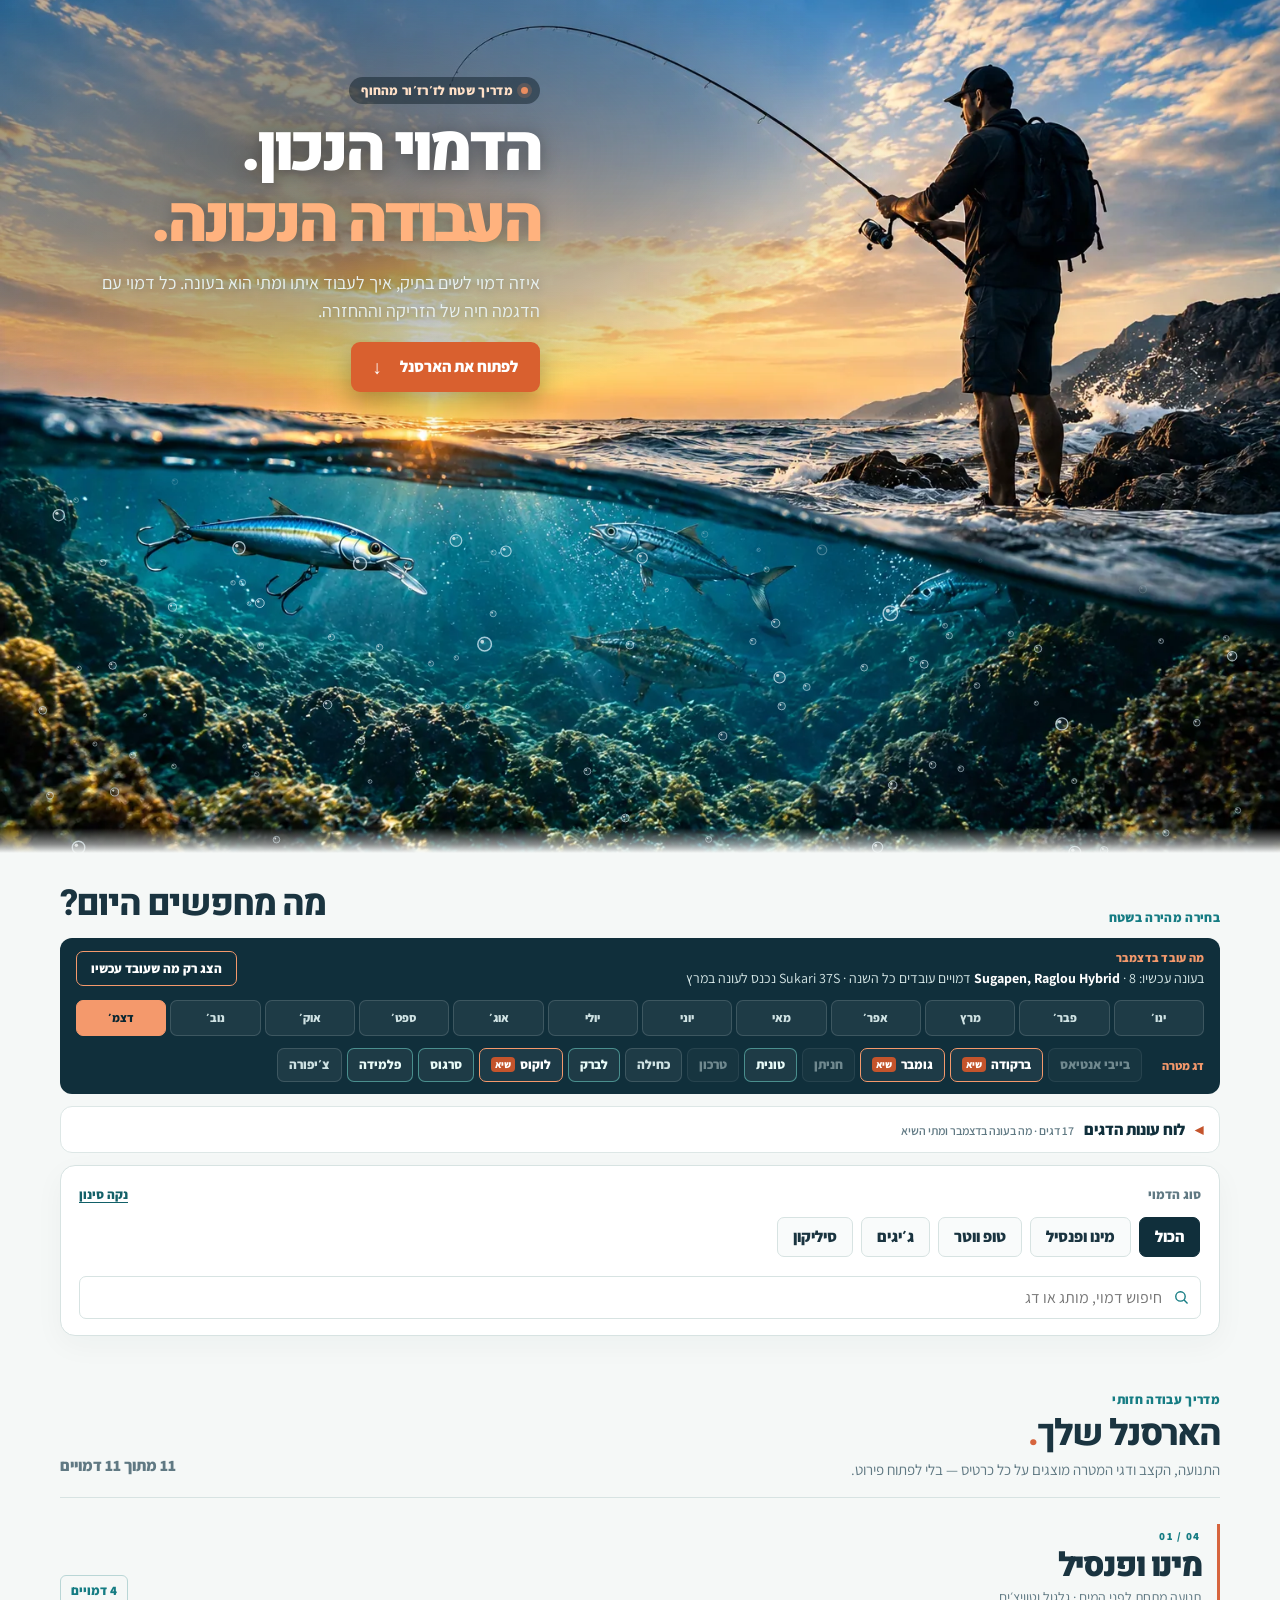
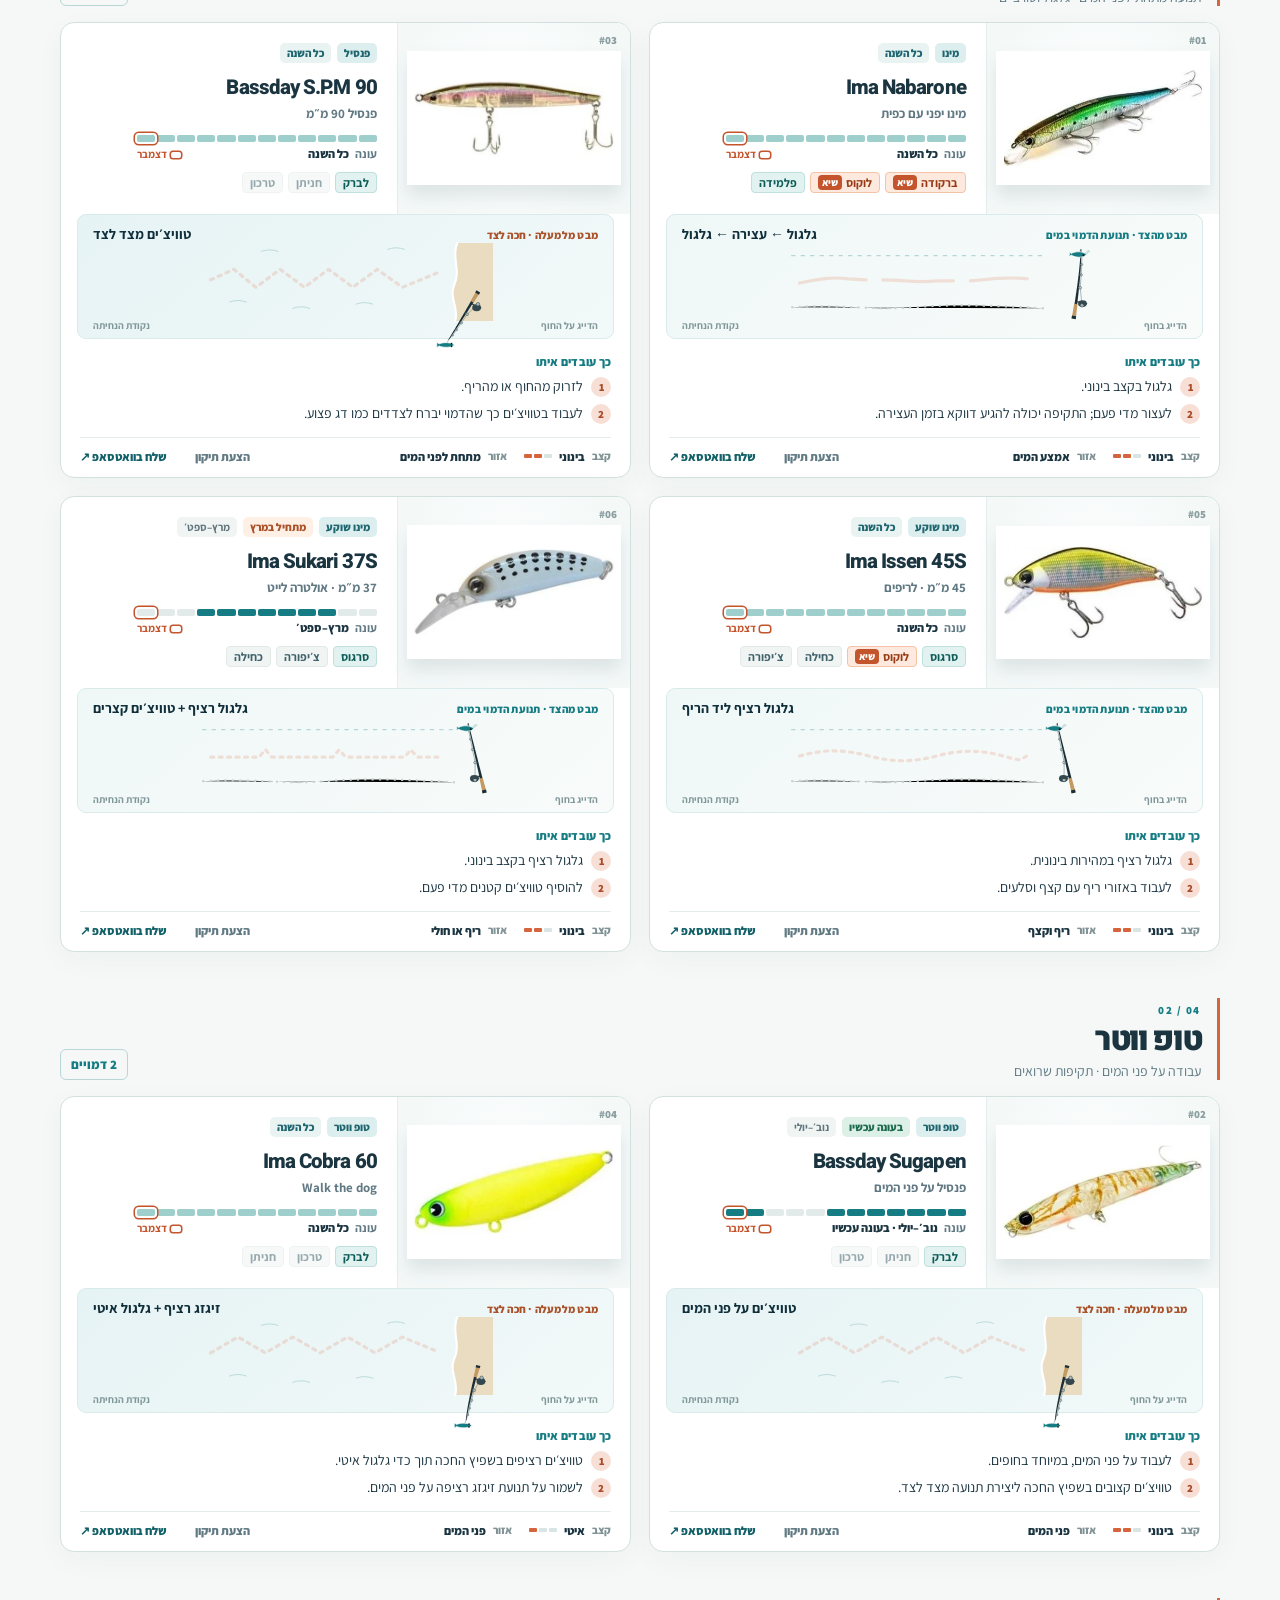
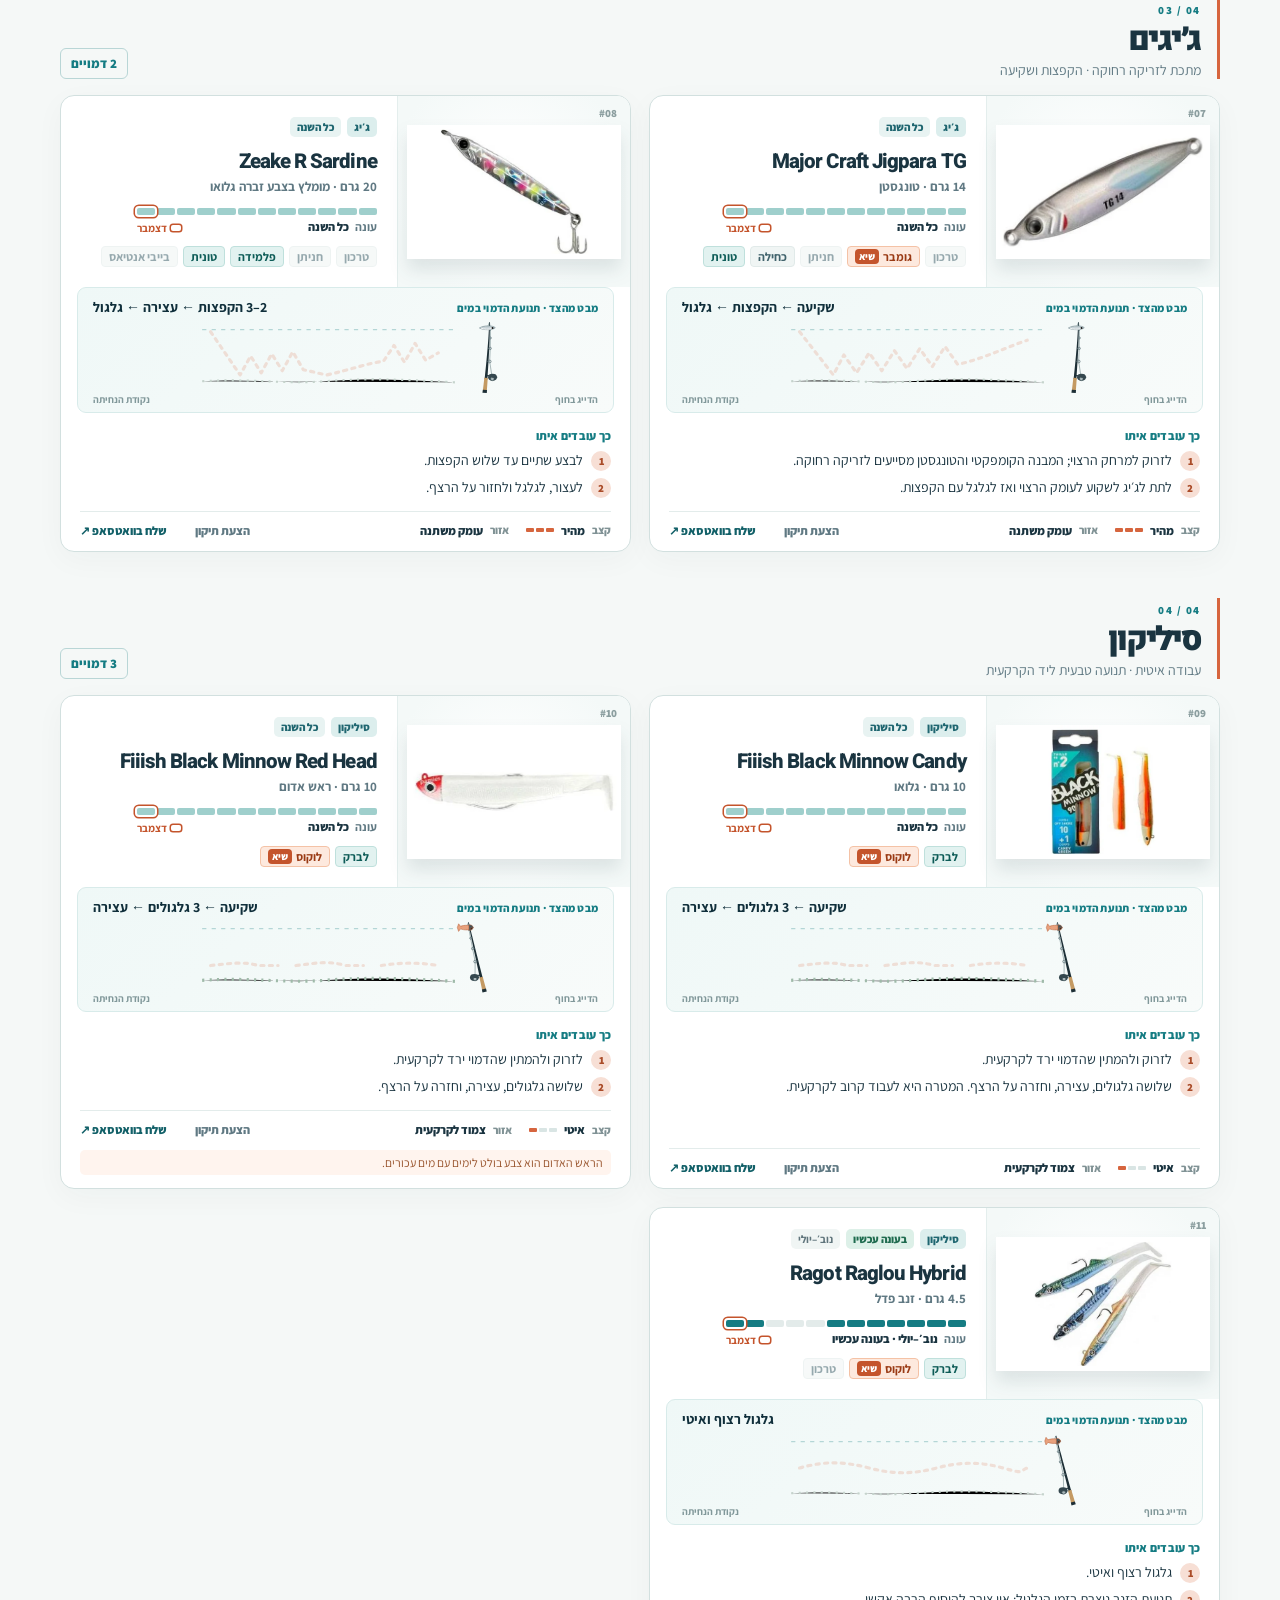
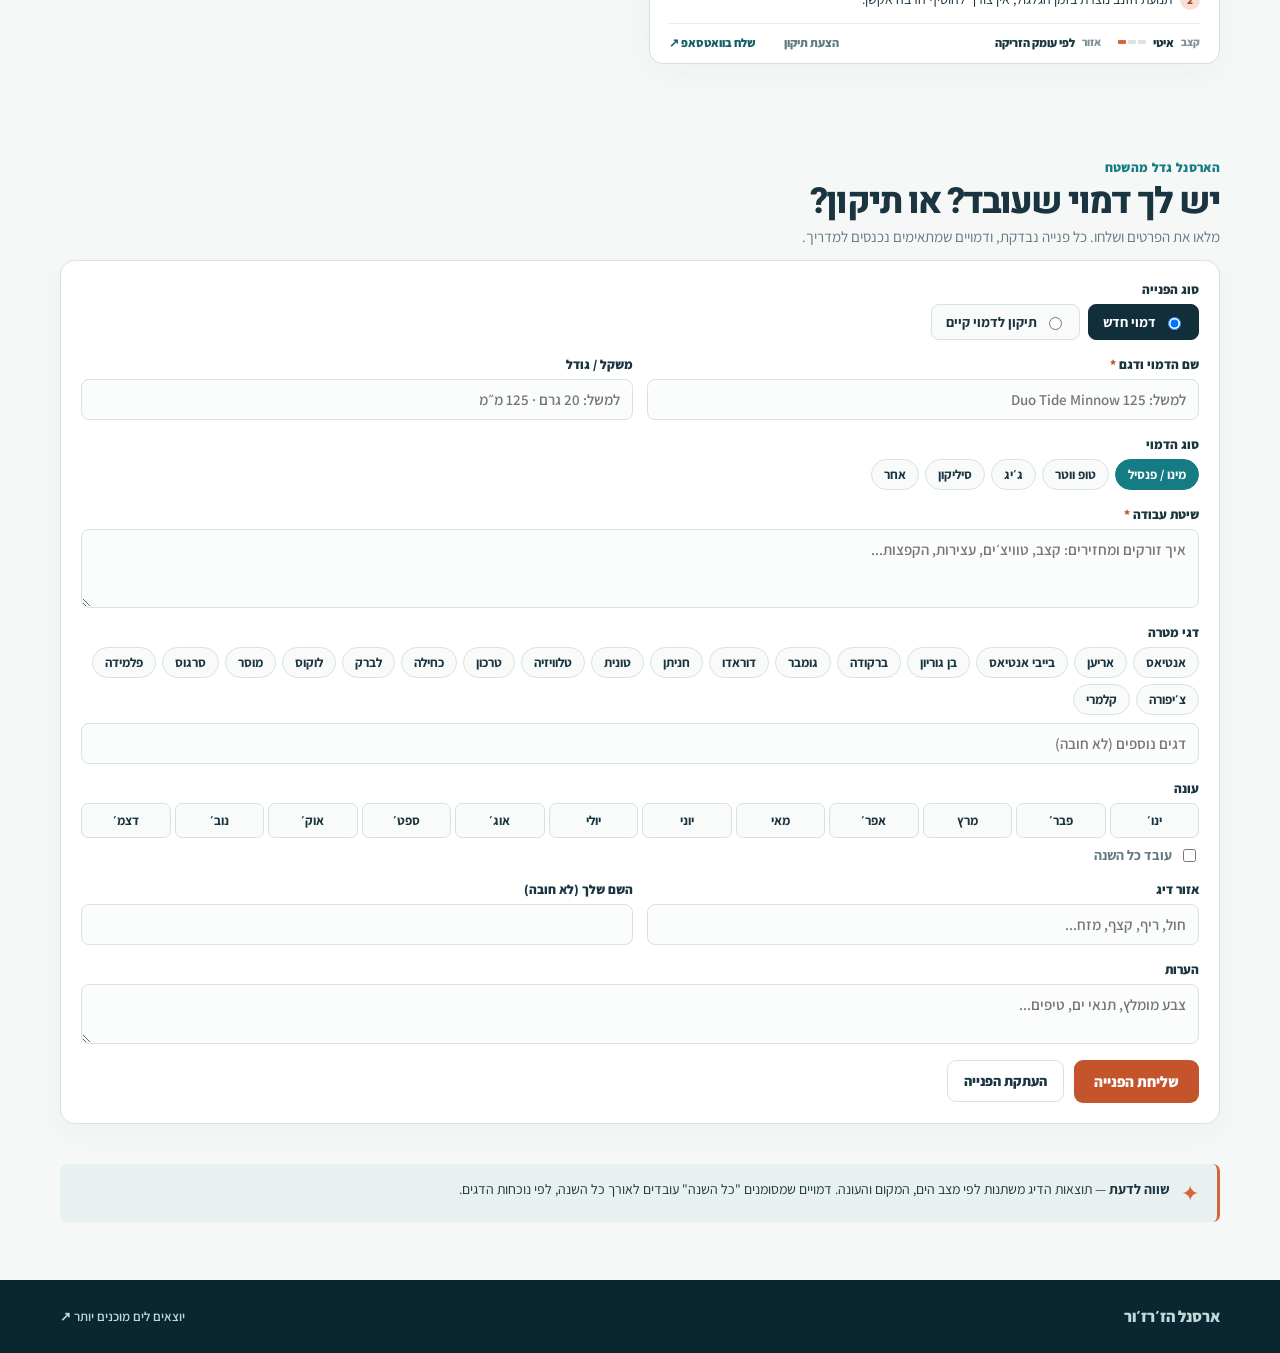
==== commit 0946b757: "כפתורי דגים במקום רשימות נפתחות" ====
--- a/index.html
+++ b/index.html
@@ -20,8 +20,8 @@
 <link href="https://fonts.googleapis.com/css2?family=Assistant:wght@400;500;600;700;800&family=Heebo:wght@500;600;700;800;900&display=swap" rel="stylesheet">
 <link rel="preload" as="image" href="assets/hero-full.webp">
 <link rel="stylesheet" href="styles.css?v=4">
-<link rel="stylesheet" href="fixes.css?v=21">
-<script src="script.js?v=14" defer></script>
+<link rel="stylesheet" href="fixes.css?v=22">
+<script src="script.js?v=15" defer></script>
 <script src="bubbles.js?v=3" defer></script>
 </head>
 <body>
@@ -51,12 +51,7 @@
 <button class="filter-chip" type="button" data-type="jig" aria-pressed="false">ג׳יגים</button>
 <button class="filter-chip" type="button" data-type="soft" aria-pressed="false">סיליקון</button>
 </div>
-<div class="select-row">
-<label class="select-field"><span>דג מטרה</span><select id="fishFilter"><option value="all">כל הדגים</option></select></label>
-<label class="select-field"><span>חודש</span><select id="monthFilter"><option value="all">כל השנה</option><option value="1">ינואר</option><option value="2">פברואר</option><option value="3">מרץ</option><option value="4">אפריל</option><option value="5">מאי</option><option value="6">יוני</option><option value="7">יולי</option><option value="8">אוגוסט</option><option value="9">ספטמבר</option><option value="10">אוקטובר</option><option value="11">נובמבר</option><option value="12">דצמבר</option></select></label>
-</div>
 <label class="search-field"><svg aria-hidden="true" viewBox="0 0 24 24"><circle cx="10.8" cy="10.8" r="6.8"></circle><path d="m16 16 5 5"></path></svg><input id="searchFilter" type="search" placeholder="חיפוש דמוי, מותג או דג" autocomplete="off" aria-label="חיפוש דמוי, מותג או דג"></label>
-<p class="fish-hint" id="fishHint" hidden></p>
 <p class="season-hint" id="seasonHint" hidden>מוצגים הדמויים שבעונה בחודש שנבחר, יחד עם הדמויים שעובדים כל השנה.</p>
 </div>
 </section>
--- a/fixes.css
+++ b/fixes.css
@@ -209,3 +209,18 @@
 .fc-range{grid-column:1/-1;margin-top:-2px}
 .fc-head .fc-track span{font-size:9px}
 }
+/* ---- Fish chips in the strip (replace the old dropdowns) ---- */
+.now-fishes{display:flex;align-items:flex-start;gap:10px}
+.nf-label{flex:none;font-size:12px;font-weight:800;color:#f4996c;padding-top:10px;min-width:52px}
+.nf-list{display:flex;flex-wrap:wrap;gap:5px;flex:1}
+.nf{position:relative;display:inline-flex;align-items:center;gap:5px;min-height:34px;padding:4px 11px;border:1px solid rgba(255,255,255,.14);background:rgba(255,255,255,.06);color:#cfe2e3;border-radius:7px;font:800 13px Assistant,Arial,sans-serif;cursor:pointer}
+.nf:hover{background:rgba(255,255,255,.14);color:#fff}
+.nf.is-in{border-color:rgba(111,211,201,.55);color:#e9fbf8}
+.nf.is-peak{border-color:#f4996c;color:#fff}
+.nf.is-off{opacity:.5}
+.nf em{font-style:normal;font-size:10px;background:#c4542c;color:#fff;border-radius:4px;padding:1px 4px;line-height:1.3}
+.nf.is-sel{background:#fff;color:var(--navy-deep,#0a2a36);border-color:#fff;opacity:1;outline:2px solid #fff;outline-offset:1px}
+.nf-note{margin:0;font-size:13px;font-weight:700;padding:8px 12px;border-radius:8px;background:rgba(111,211,201,.14);color:#dff7f3}
+.nf-note.is-peak{background:rgba(244,153,108,.18);color:#ffd9c4}
+.nf-note.is-off{background:rgba(255,255,255,.07);color:#b9cbcc}
+@media(max-width:640px){.now-fishes{flex-direction:column;gap:6px}.nf-label{padding-top:0}.nf{min-height:38px;padding:4px 12px}}
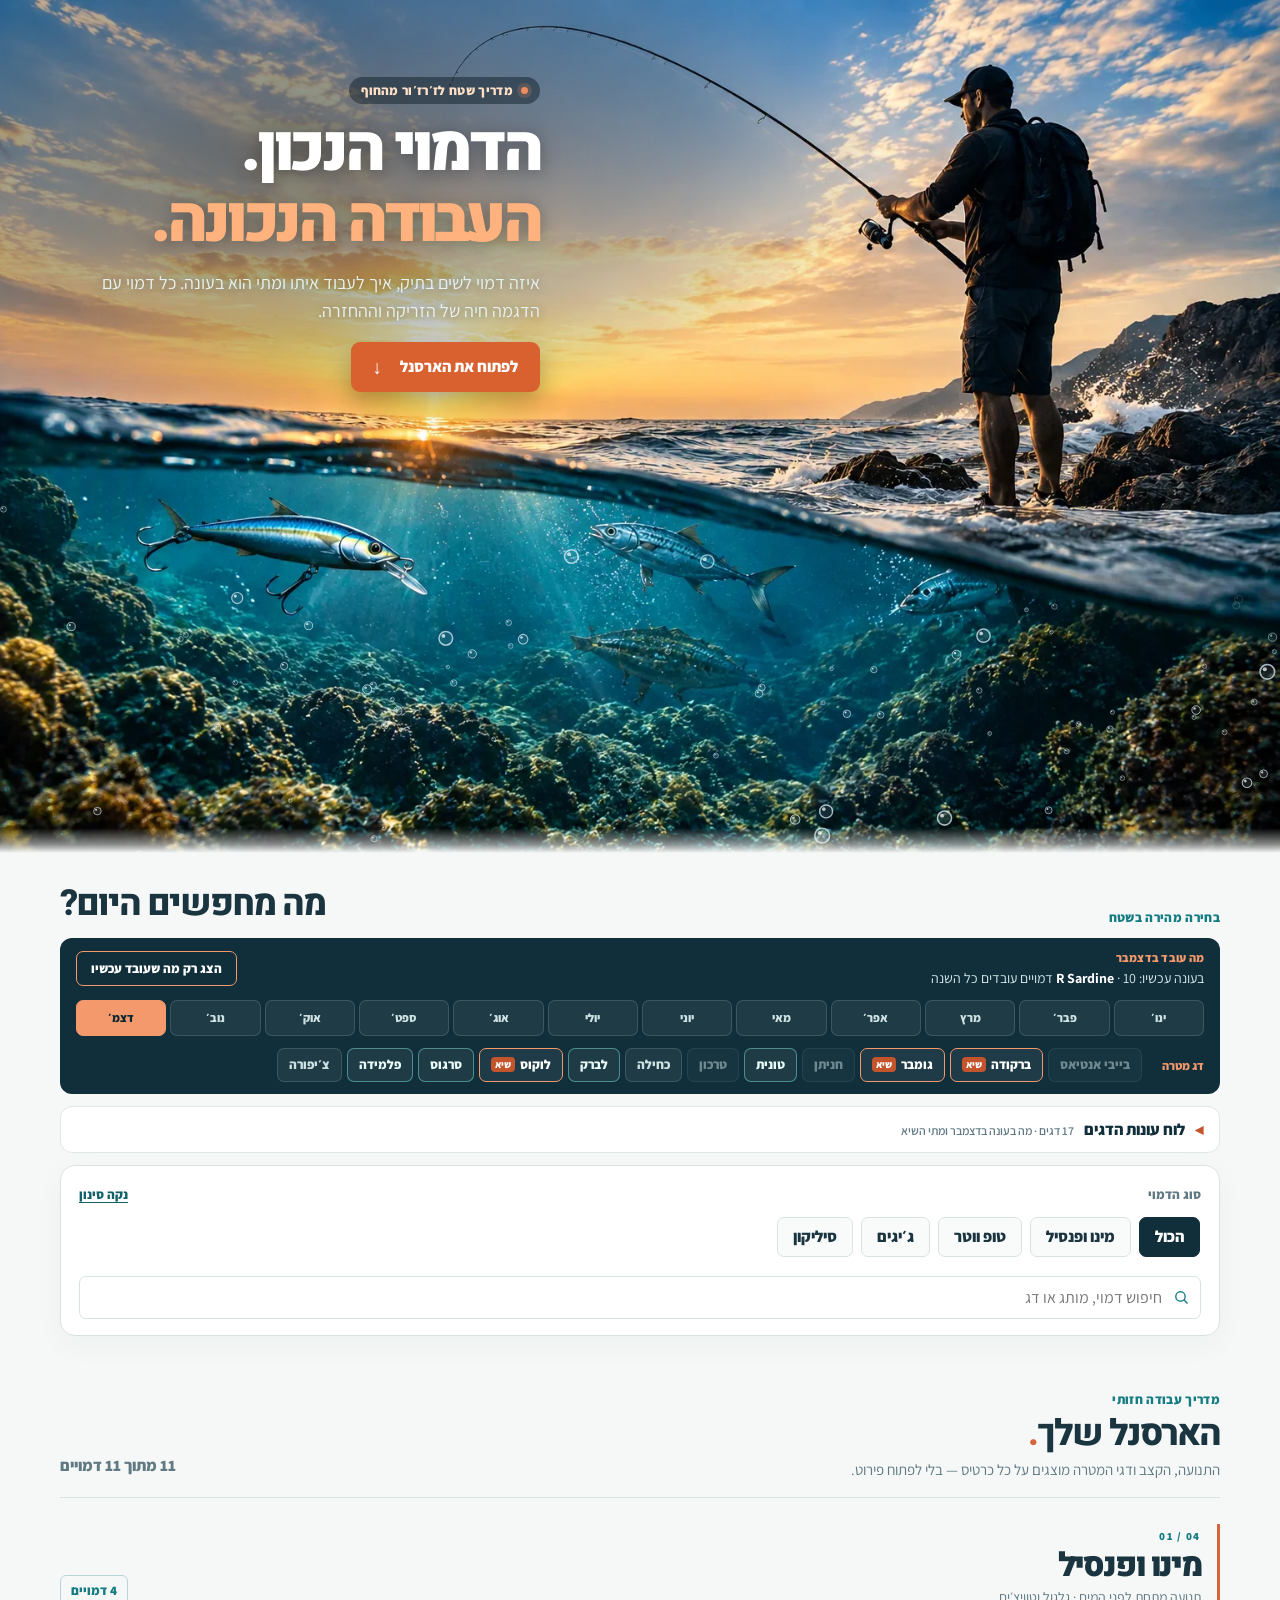
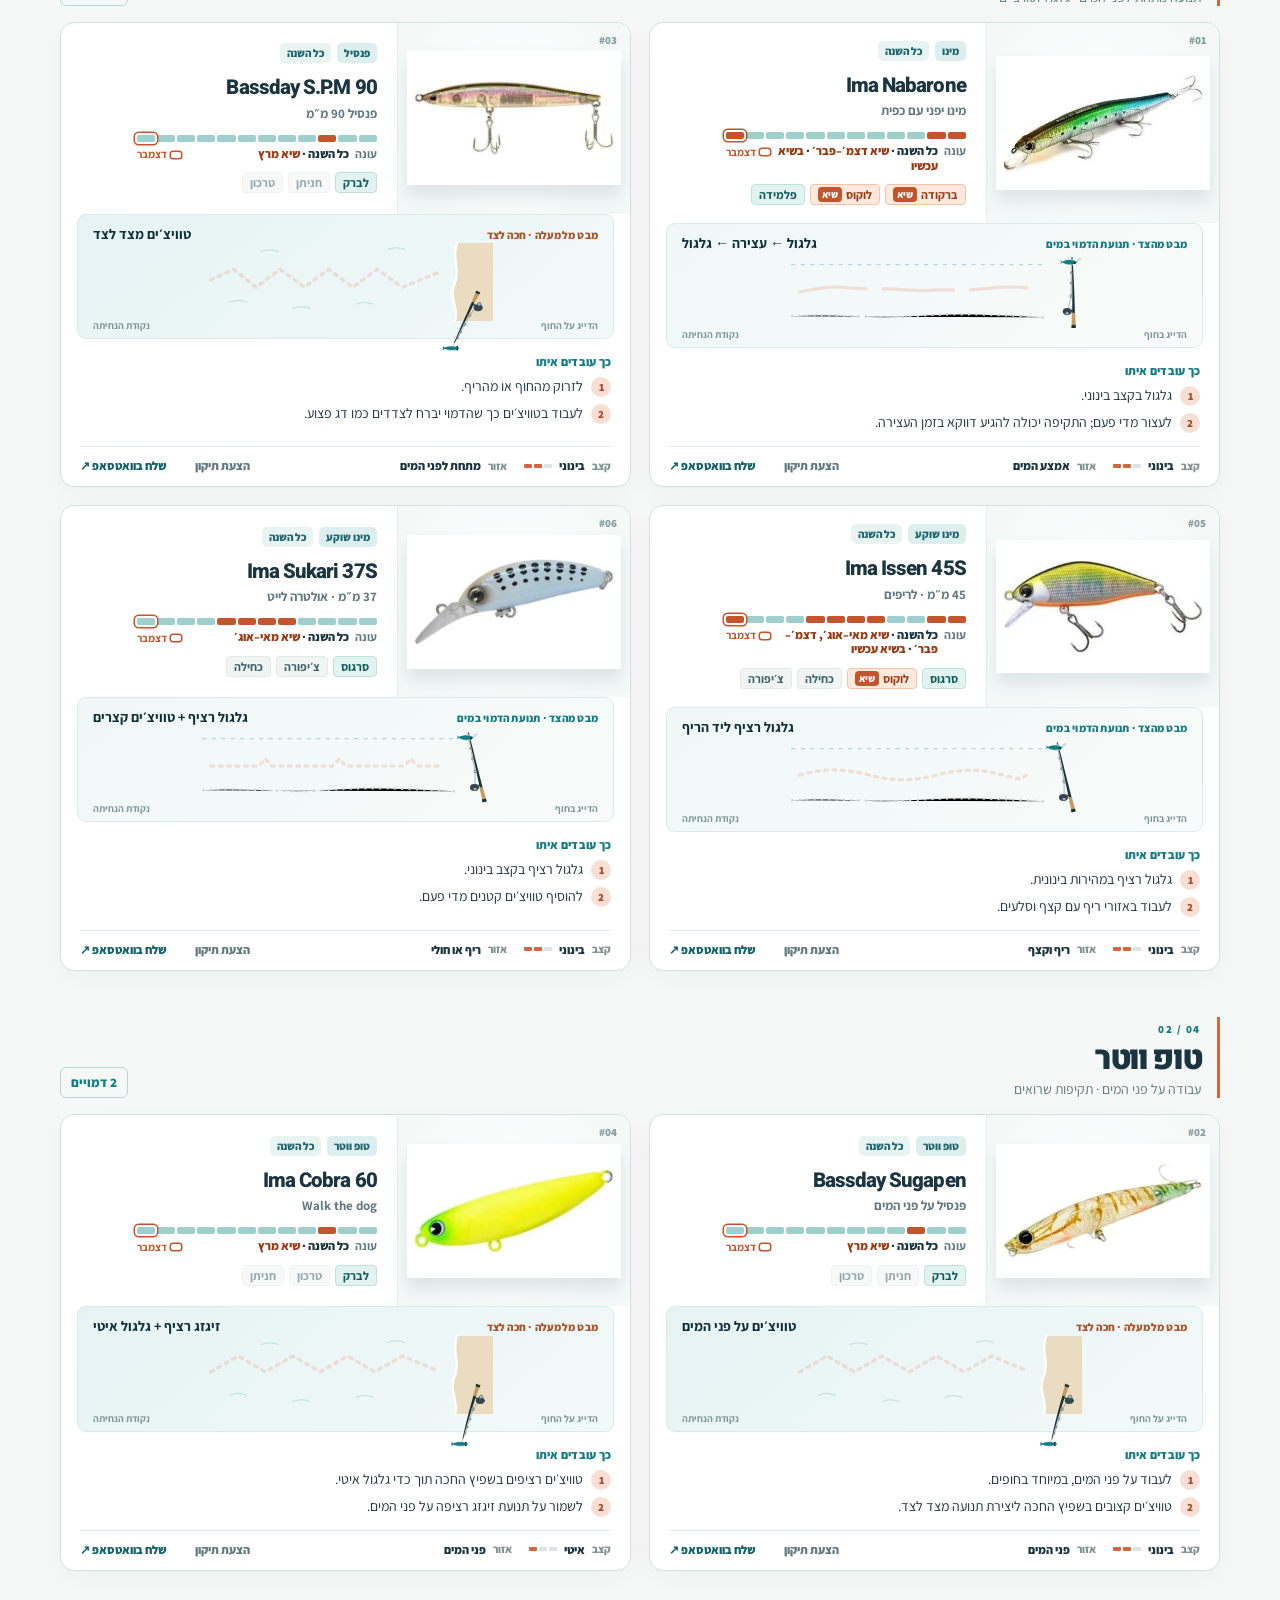
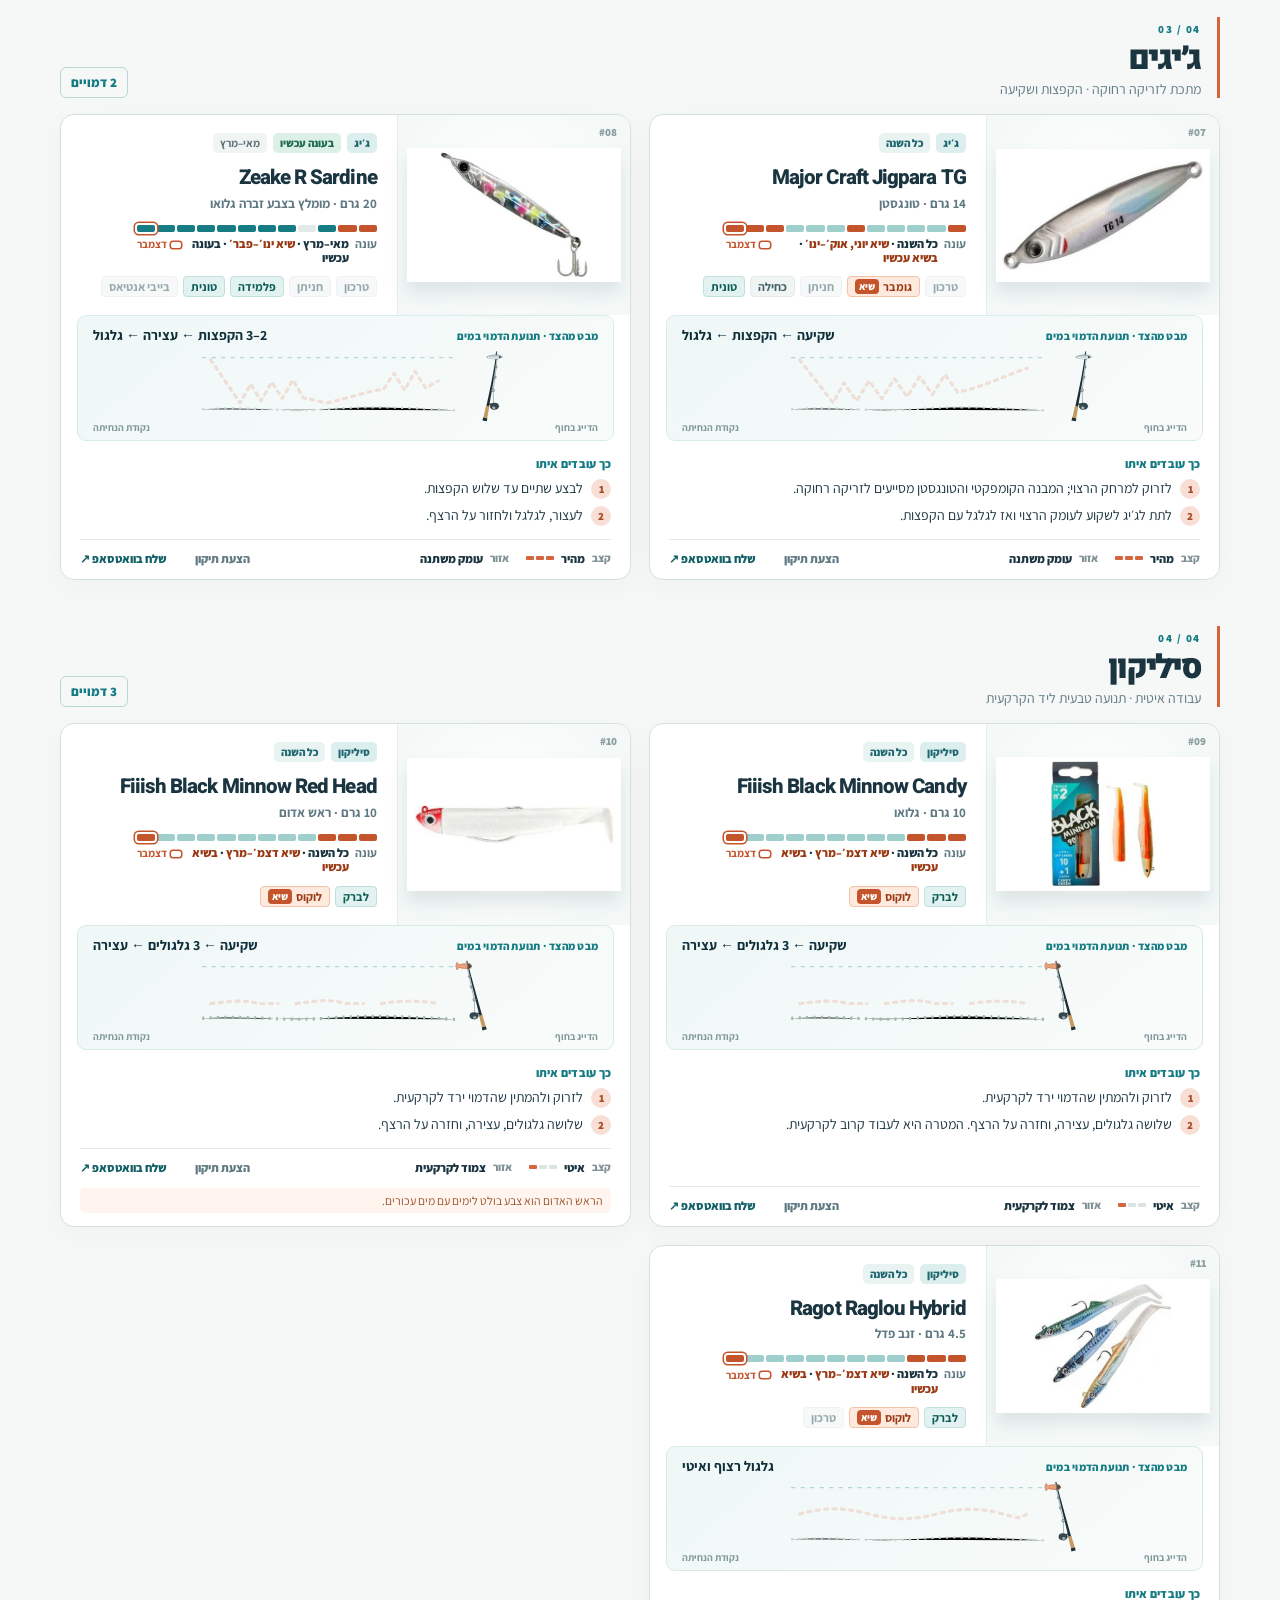
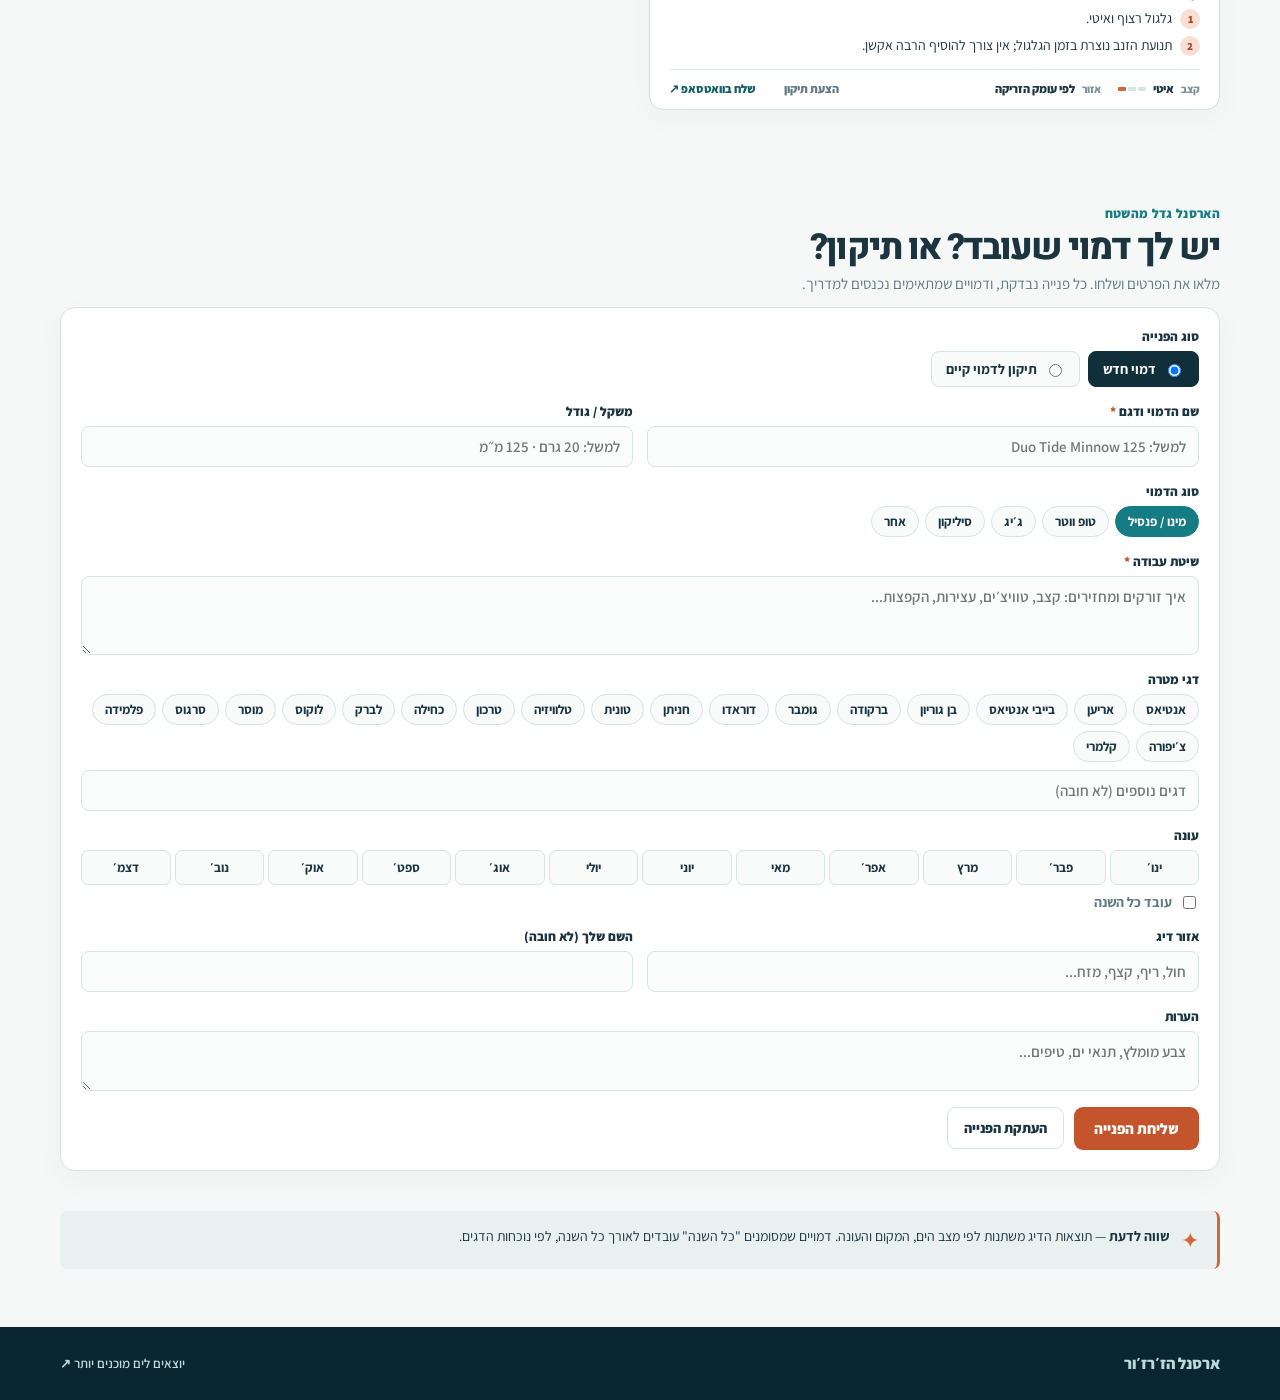
==== commit eb1c17cd: "עונת כל דמוי מחושבת לפי הדגים שלו" ====
--- a/index.html
+++ b/index.html
@@ -20,8 +20,8 @@
 <link href="https://fonts.googleapis.com/css2?family=Assistant:wght@400;500;600;700;800&family=Heebo:wght@500;600;700;800;900&display=swap" rel="stylesheet">
 <link rel="preload" as="image" href="assets/hero-full.webp">
 <link rel="stylesheet" href="styles.css?v=4">
-<link rel="stylesheet" href="fixes.css?v=22">
-<script src="script.js?v=15" defer></script>
+<link rel="stylesheet" href="fixes.css?v=23">
+<script src="script.js?v=16" defer></script>
 <script src="bubbles.js?v=3" defer></script>
 </head>
 <body>
--- a/fixes.css
+++ b/fixes.css
@@ -224,3 +224,7 @@
 .nf-note.is-peak{background:rgba(244,153,108,.18);color:#ffd9c4}
 .nf-note.is-off{background:rgba(255,255,255,.07);color:#b9cbcc}
 @media(max-width:640px){.now-fishes{flex-direction:column;gap:6px}.nf-label{padding-top:0}.nf{min-height:38px;padding:4px 12px}}
+/* peak months on the lure month bar */
+.mb-track .mb.pk,.month-bar.is-all .mb-track .mb.pk{background:#c4542c}
+.mb-caption .mb-pk{color:#9a3a14}
+.mb-caption b{flex-wrap:wrap}
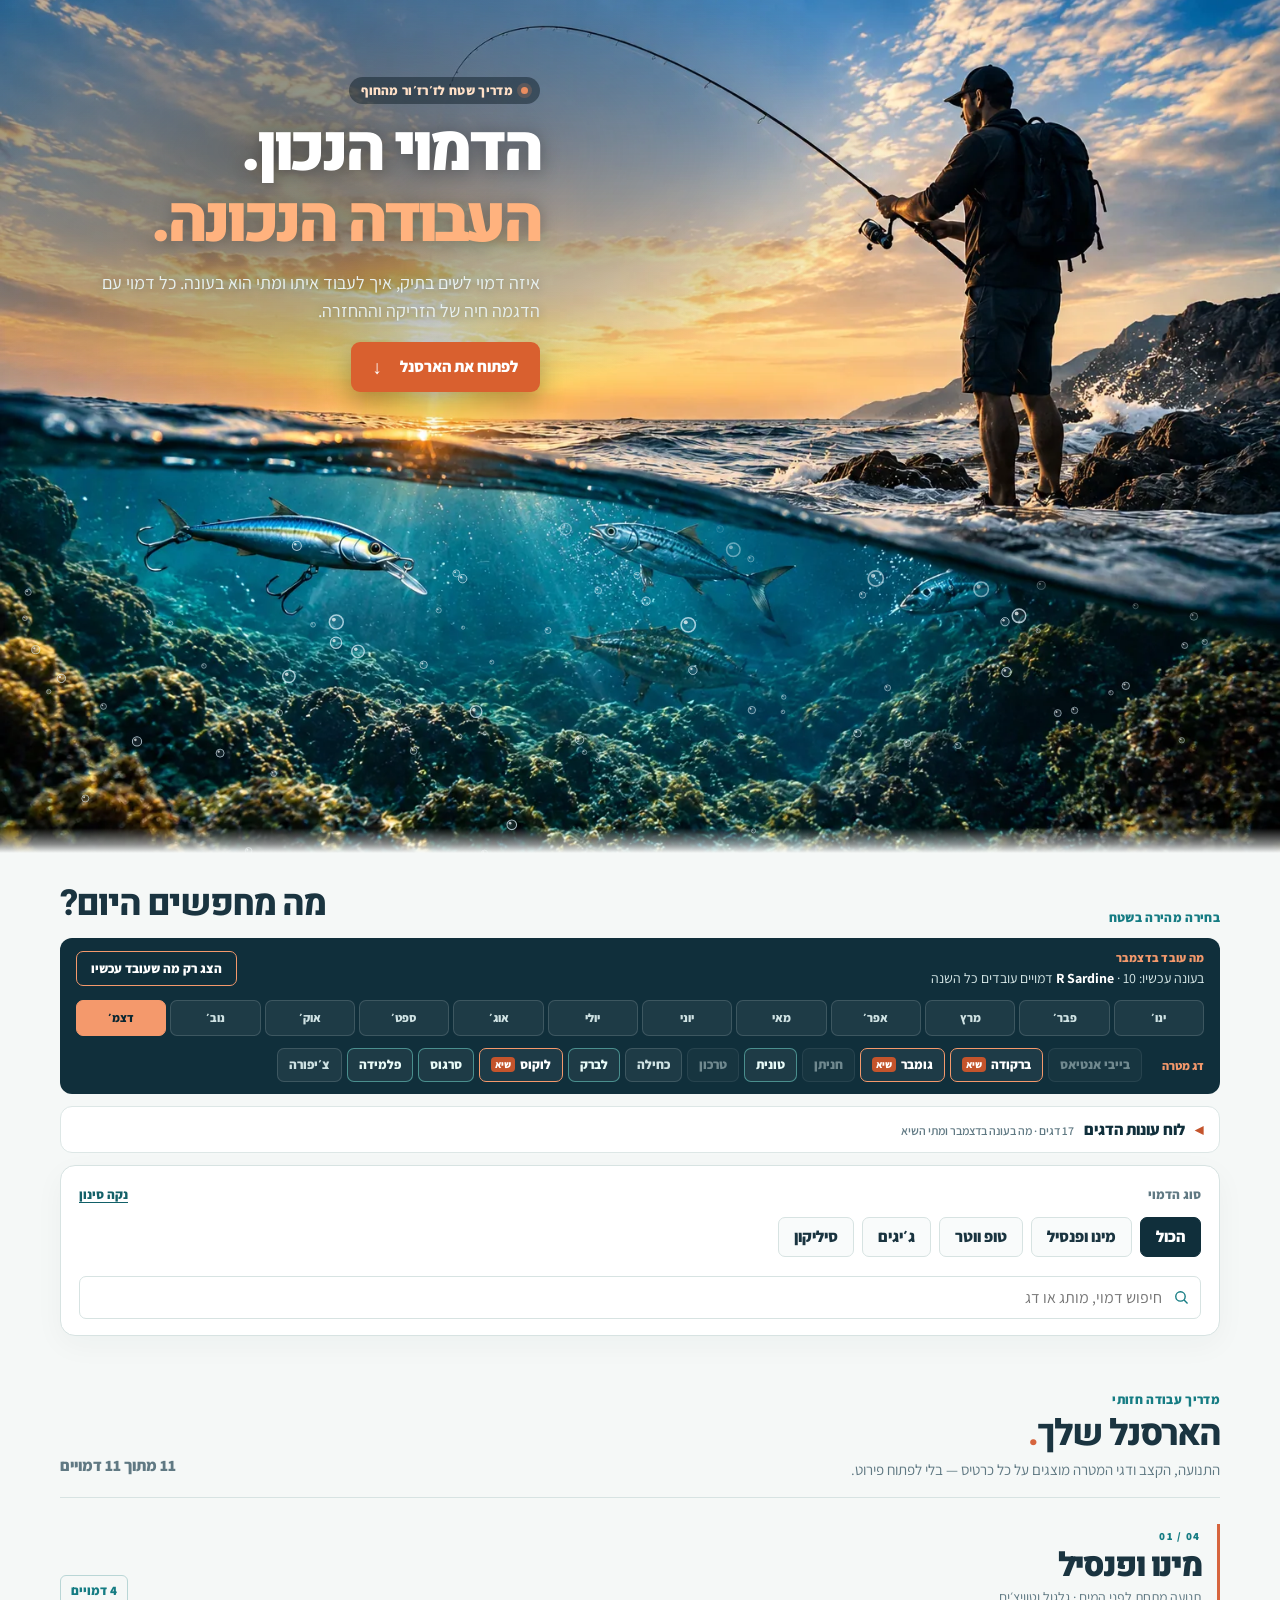
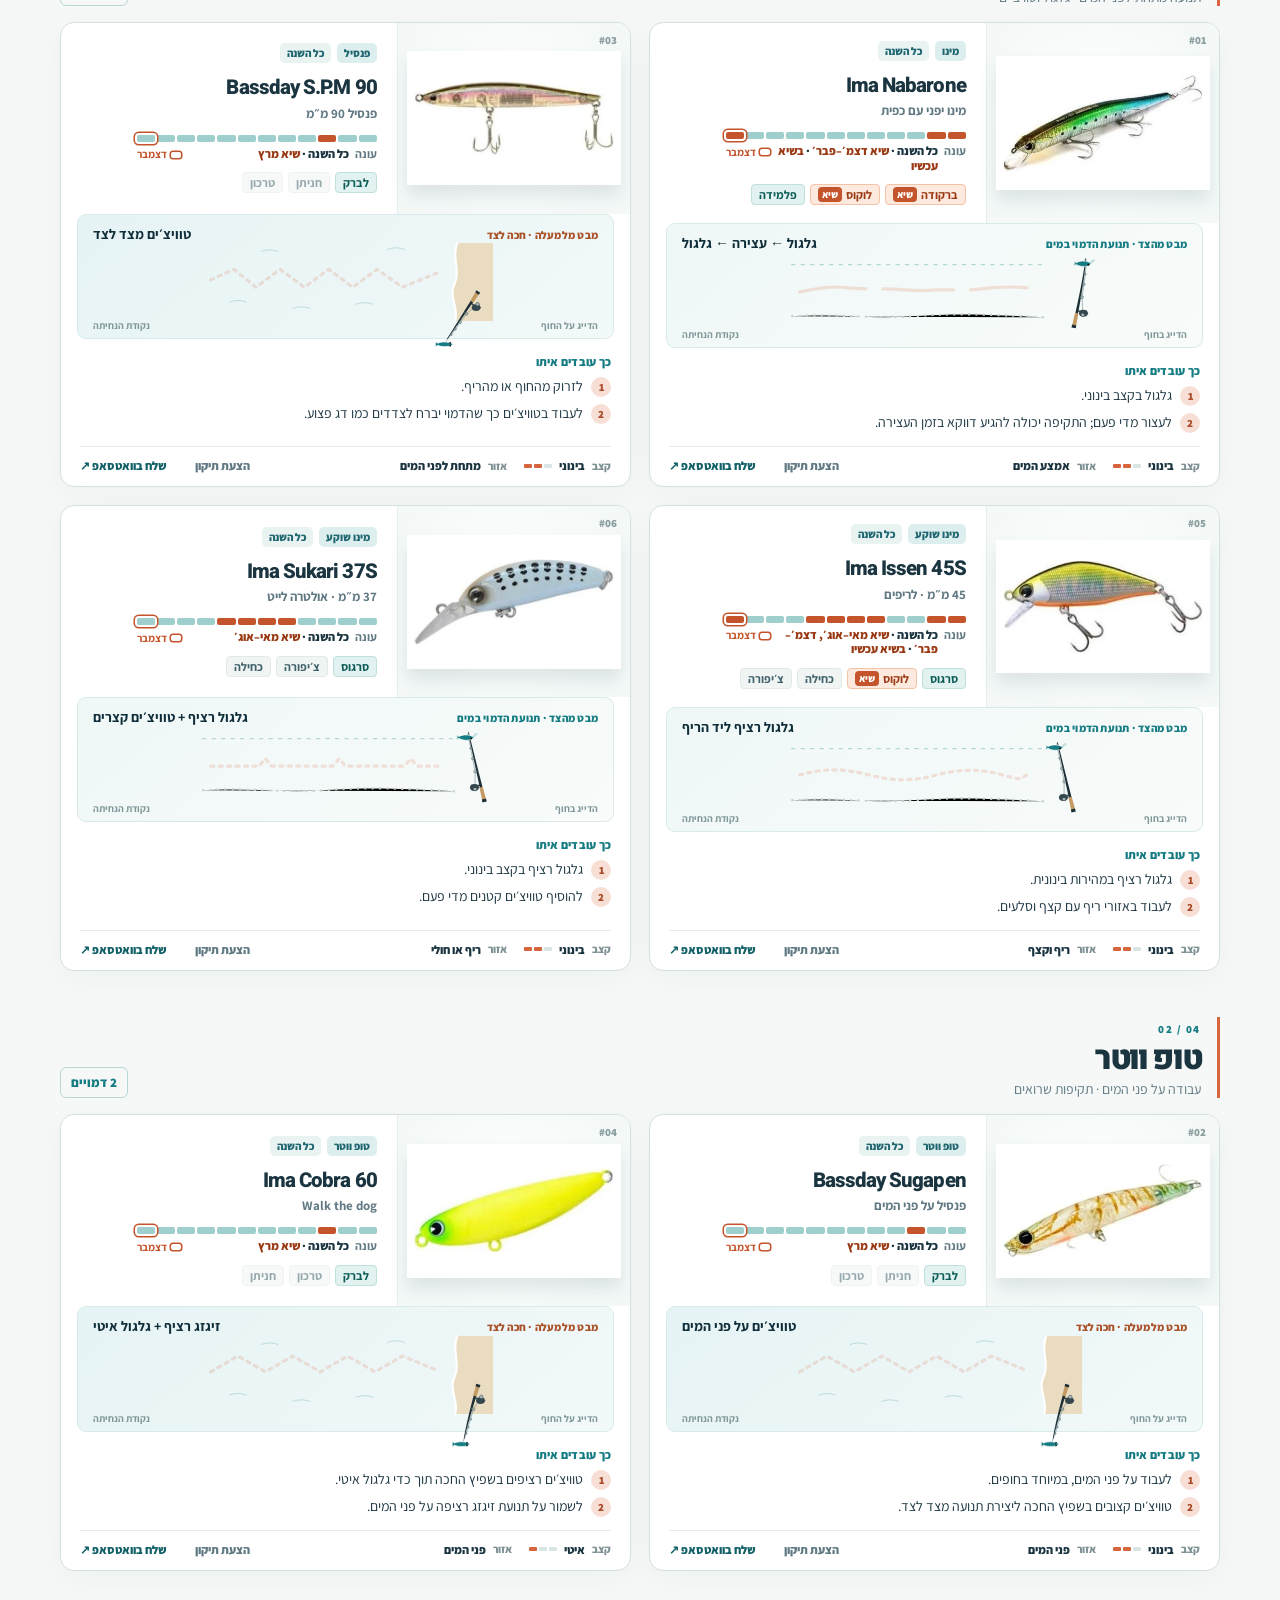
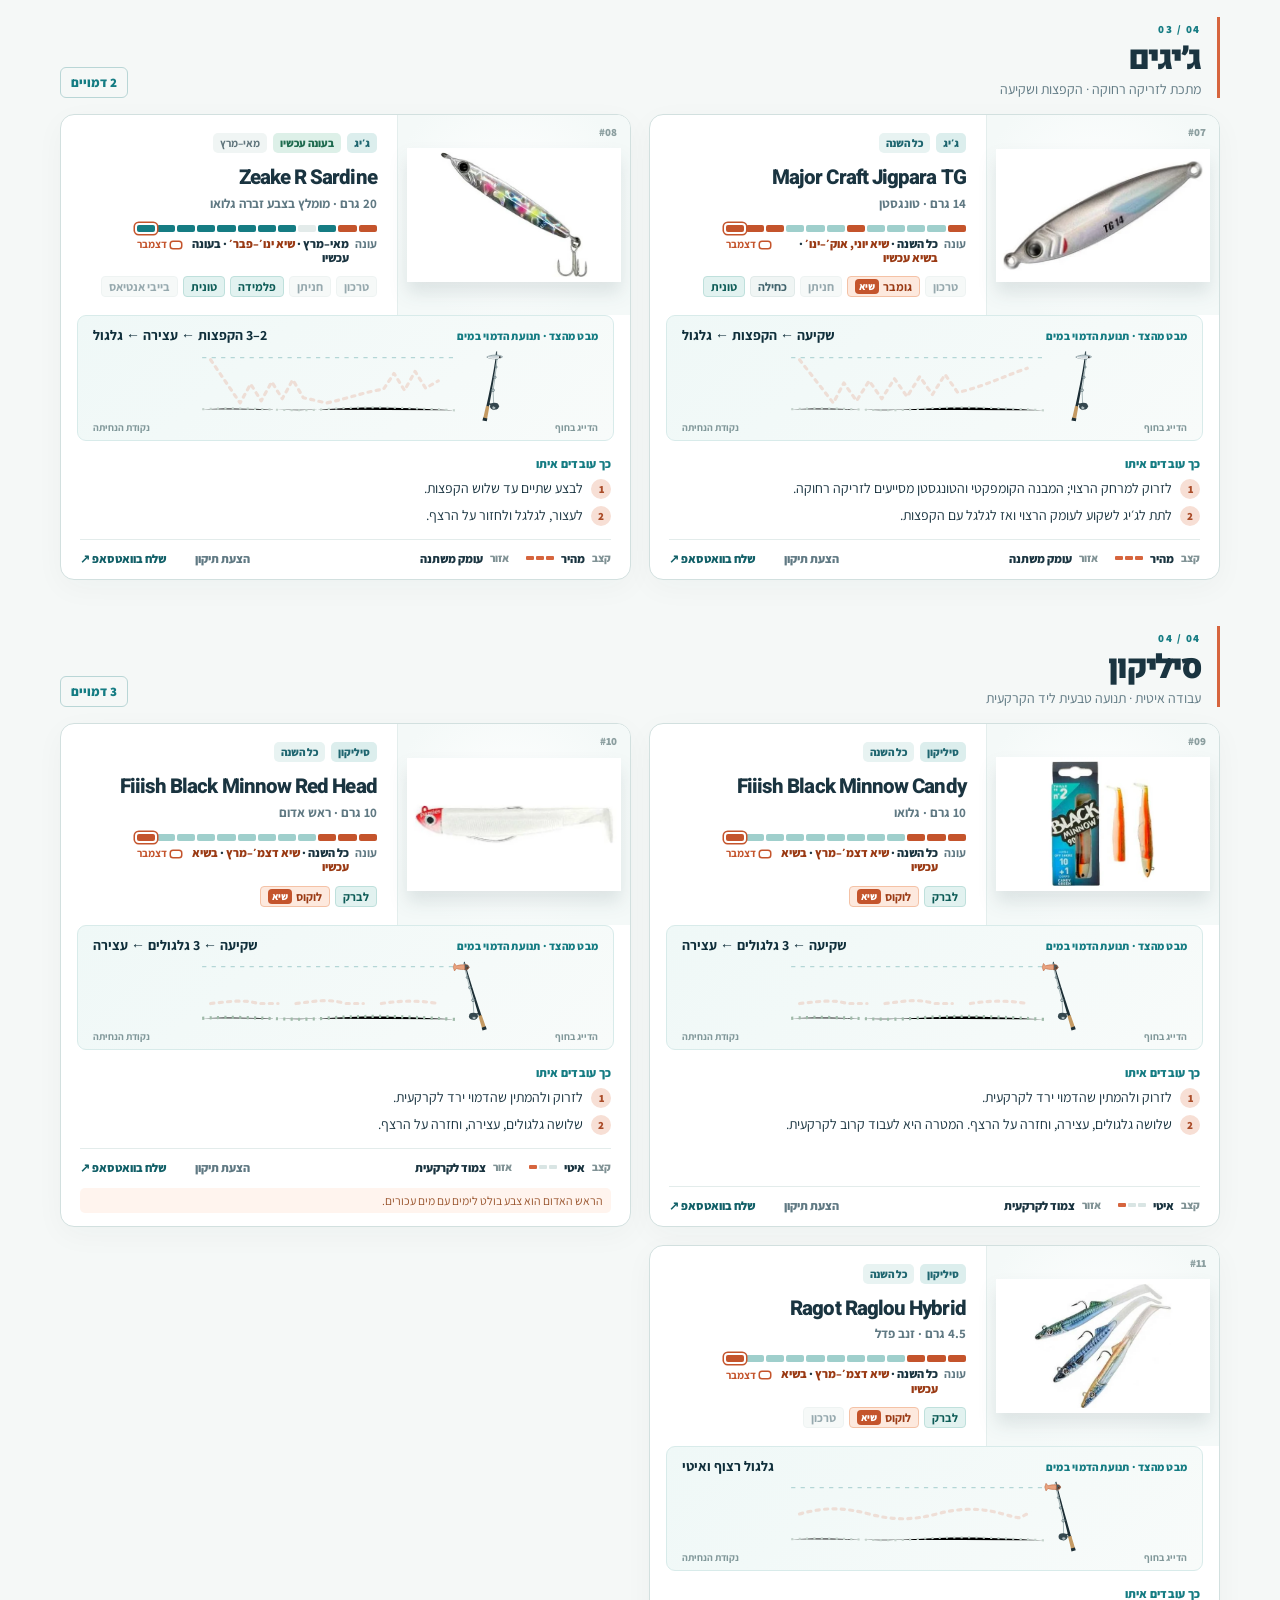
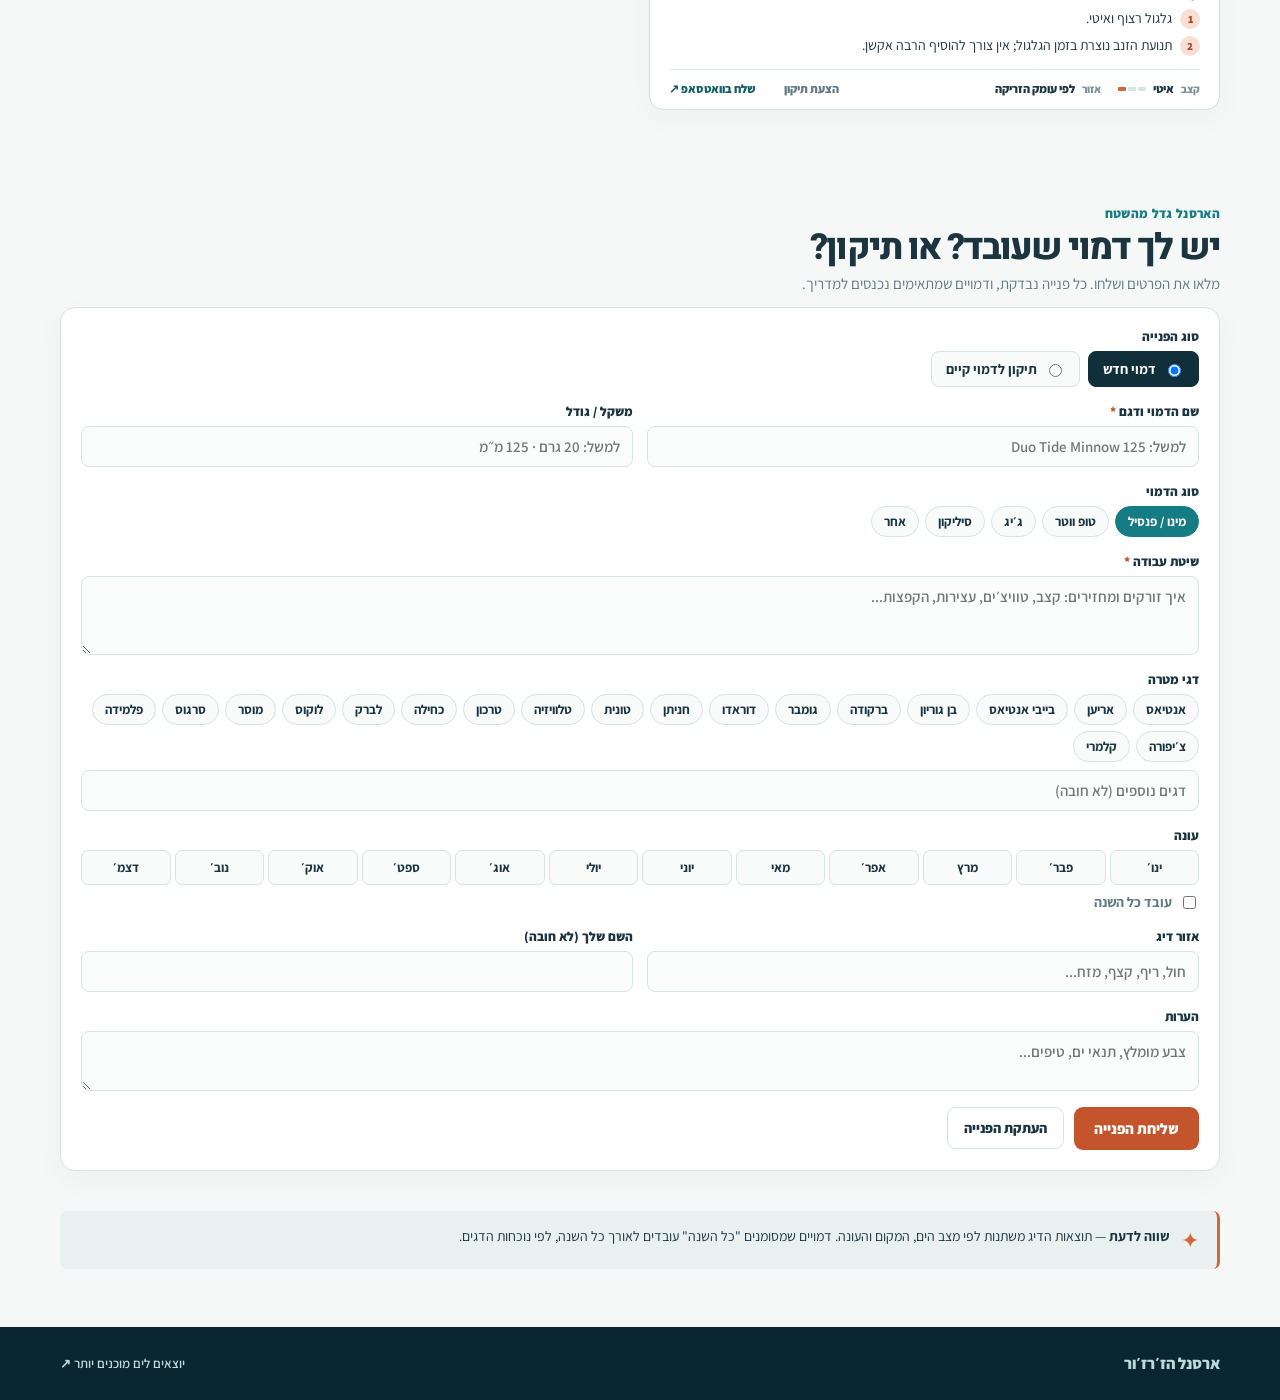
==== commit 886ffb72: "כפתורי סוג הדמוי בתוך המסגרת במובייל" ====
--- a/index.html
+++ b/index.html
@@ -20,7 +20,7 @@
 <link href="https://fonts.googleapis.com/css2?family=Assistant:wght@400;500;600;700;800&family=Heebo:wght@500;600;700;800;900&display=swap" rel="stylesheet">
 <link rel="preload" as="image" href="assets/hero-full.webp">
 <link rel="stylesheet" href="styles.css?v=4">
-<link rel="stylesheet" href="fixes.css?v=23">
+<link rel="stylesheet" href="fixes.css?v=24">
 <script src="script.js?v=16" defer></script>
 <script src="bubbles.js?v=3" defer></script>
 </head>
--- a/fixes.css
+++ b/fixes.css
@@ -228,3 +228,6 @@
 .mb-track .mb.pk,.month-bar.is-all .mb-track .mb.pk{background:#c4542c}
 .mb-caption .mb-pk{color:#9a3a14}
 .mb-caption b{flex-wrap:wrap}
+/* type chips: wrap inside the panel instead of a side-scrolling strip */
+.type-list{flex-wrap:wrap;overflow:visible!important;margin-inline:0!important;padding-inline:0!important}
+@media(max-width:640px){.type-list{display:grid!important;grid-template-columns:repeat(3,minmax(0,1fr));gap:6px}.type-list .filter-chip{padding:7px 6px;white-space:normal;line-height:1.15}}
